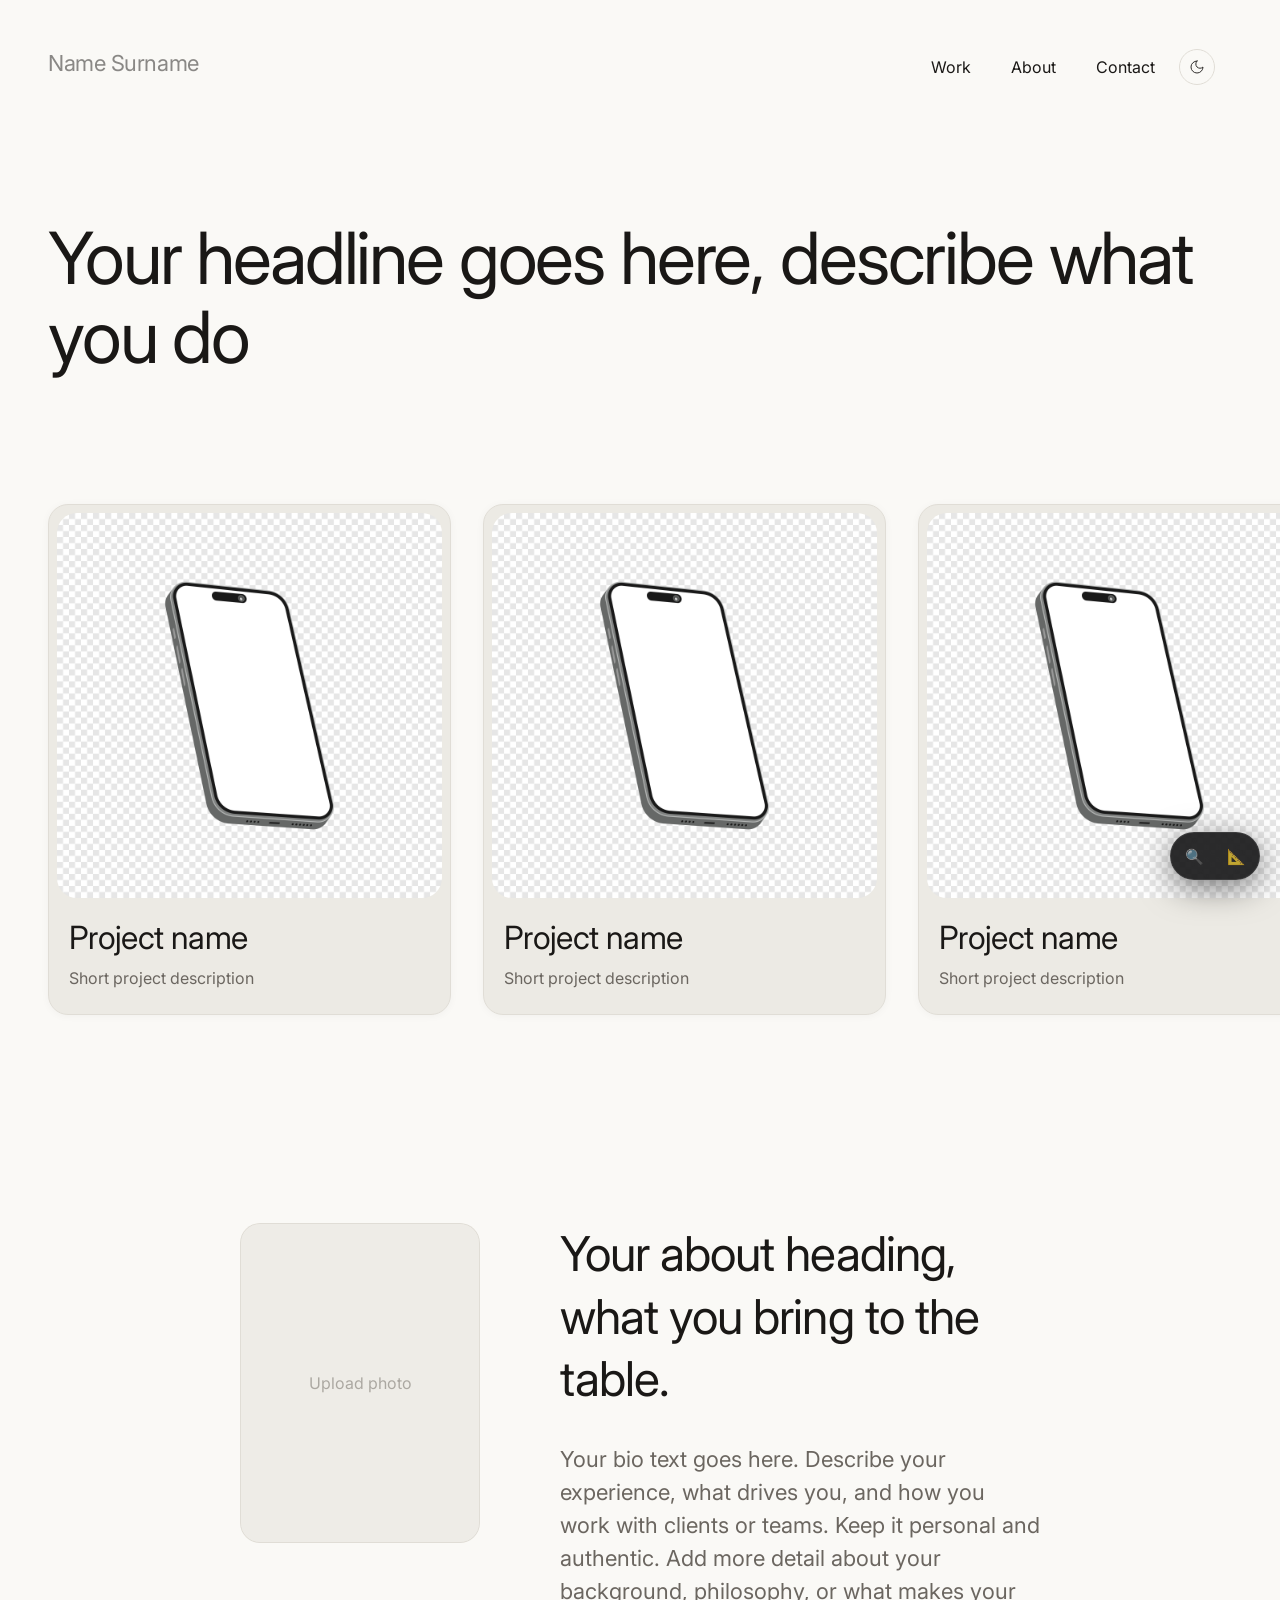
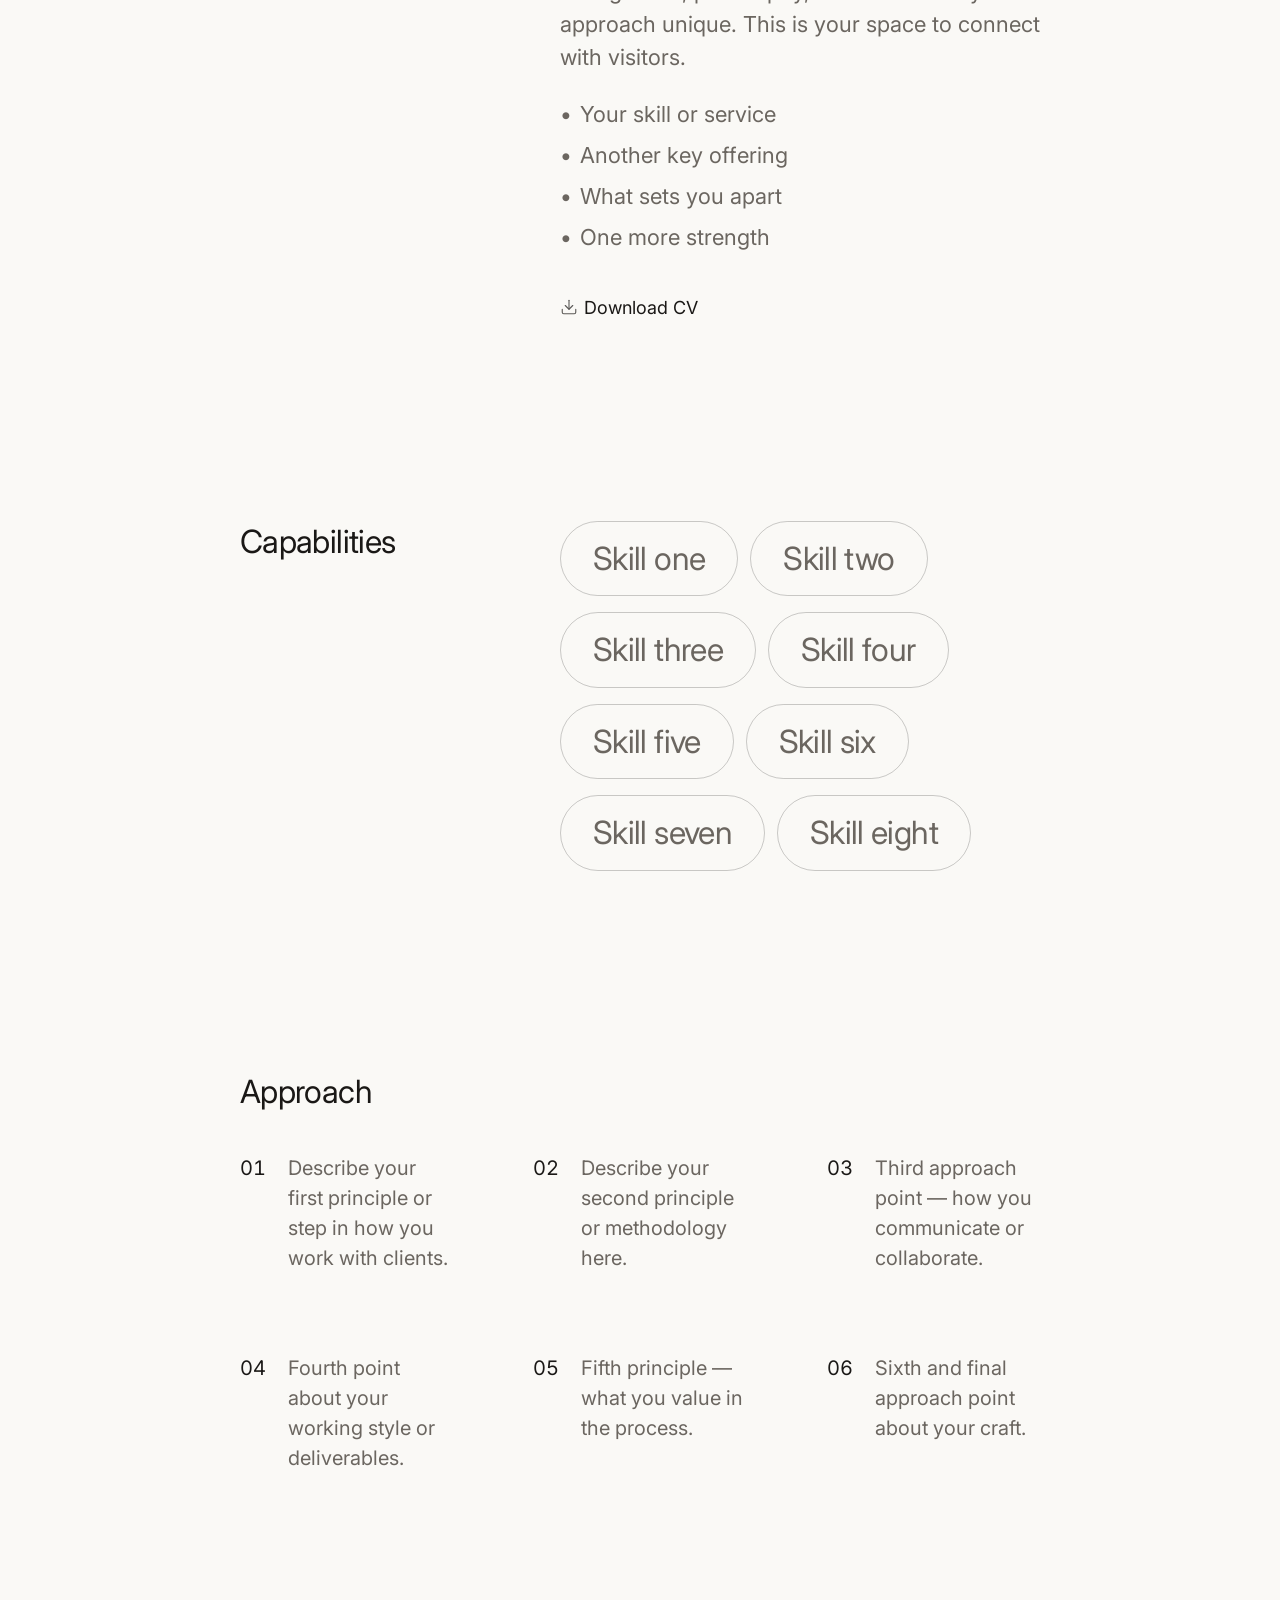
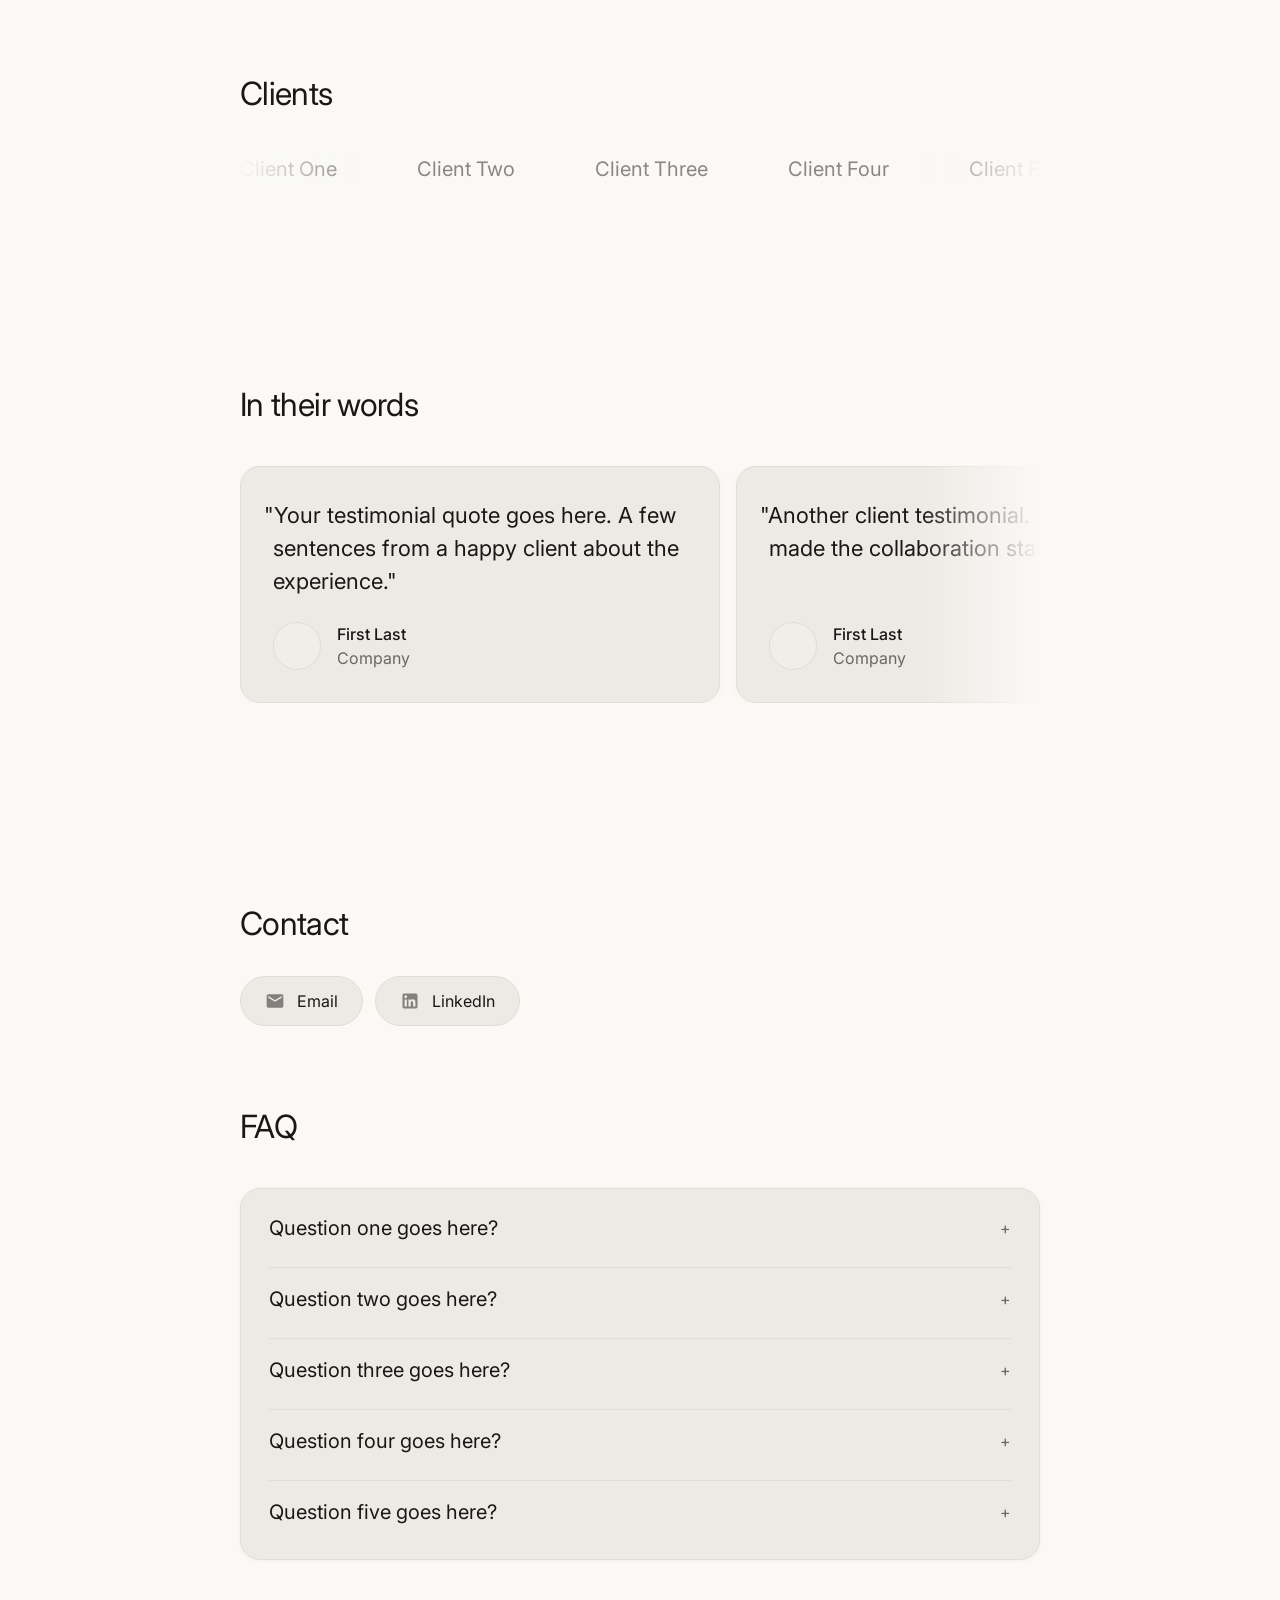
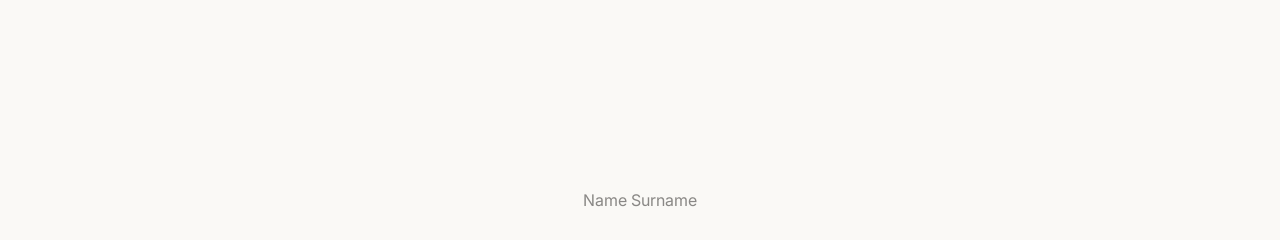
==== index.html @ 74dd6470 "Initial commit — portfolio template Co-Authored-By: Claude Opus 4.6 (1M context) <noreply@anthropic." ====
<!DOCTYPE html>
<html lang="en" data-theme="light">
<head>
  <meta charset="UTF-8" />
  <meta name="viewport" content="width=device-width, initial-scale=1.0" />
  <title>Name Surname — Your Role</title>

  <!-- Fonts -->
  
  <link rel="preconnect" href="https://fonts.googleapis.com" />
  <link rel="preconnect" href="https://fonts.gstatic.com" crossorigin />
  <link href="https://fonts.googleapis.com/css2?family=Inter:wght@300;400;500;600;700&display=swap" rel="stylesheet" />

  <!-- Styles -->
  <link rel="stylesheet" href="css/variables.css" />
  <link rel="stylesheet" href="css/base.css" />
  <link rel="stylesheet" href="css/animations.css" />
  <link rel="stylesheet" href="css/nav.css" />
  <link rel="stylesheet" href="css/hero.css" />
  <link rel="stylesheet" href="css/work.css" />
  <link rel="stylesheet" href="css/about.css" />
  <link rel="stylesheet" href="css/capabilities.css" />
  <link rel="stylesheet" href="css/approach.css" />
  <link rel="stylesheet" href="css/clients.css" />
  <link rel="stylesheet" href="css/testimonials.css" />
  <link rel="stylesheet" href="css/contact.css" />
  <link rel="stylesheet" href="css/footer.css" />
</head>
<body>

  <!-- ============ NAV ============ -->
  <nav id="nav">
    <a href="#" class="nav-logo" id="nav-logo">Name Surname</a>
    <ul class="nav-right" id="nav-buttons">
      <li><a href="#work">Work</a></li>
      <li><a href="#about">About</a></li>
      <li><a href="#contact">Contact</a></li>
      <li>
        <button class="theme-toggle" onclick="toggleTheme()" aria-label="Toggle theme" id="theme-icon">
          <svg width="16" height="16" viewBox="0 0 24 24" fill="none" stroke="currentColor" stroke-width="1.5" stroke-linecap="round" stroke-linejoin="round"><path d="M12 3a6.364 6.364 0 0 0 9 9 9 9 0 1 1-9-9z"/></svg>
        </button>
      </li>
    </ul>
  </nav>

  <div class="spacer-sm" id="gap-nav-hero"></div>

  <!-- ============ HERO ============ -->
  <section class="hero" id="hero">
    <h1 class="hero-title" id="hero-title" style="opacity:0; animation: fadeUp 0.7s 0.15s forwards;">
      Your headline goes here, describe what you do
    </h1>
  </section>

  <div class="spacer-sm" id="gap-hero-work"></div>

  <!-- ============ WORK CAROUSEL ============ -->
  <section id="work" class="work-section">
    <div class="work-scroll" id="work-scroll">

      <a href="case-study.html" class="work-card" id="card-dex">
        <img class="work-card-img" src="assets/phone-mockup.jpg" alt="Project" />        <div class="work-card-overlay">
          <div class="work-card-title">Project name</div>
          <div class="work-card-desc">Short project description</div>
        </div>
      </a>

      <a href="case-study.html" class="work-card" id="card-daylight">
        <img class="work-card-img" src="assets/phone-mockup.jpg" alt="Project" />
        <div class="work-card-overlay">
          <div class="work-card-title">Project name</div>
          <div class="work-card-desc">Short project description</div>
        </div>
      </a>

      <a href="case-study.html" class="work-card" id="card-workmate">
        <img class="work-card-img" src="assets/phone-mockup.jpg" alt="Project" />
        <div class="work-card-overlay">
          <div class="work-card-title">Project name</div>
          <div class="work-card-desc">Short project description</div>
        </div>
      </a>

      <a href="case-study.html" class="work-card" id="card-slingshot">
        <img class="work-card-img" src="assets/phone-mockup.jpg" alt="Project" />
        <div class="work-card-overlay">
          <div class="work-card-title">Project name</div>
          <div class="work-card-desc">Short project description</div>
        </div>
      </a>

      <a href="case-study.html" class="work-card" id="card-patreon">
        <img class="work-card-img" src="assets/phone-mockup.jpg" alt="Project" />
        <div class="work-card-overlay">
          <div class="work-card-title">Project name</div>
          <div class="work-card-desc">Short project description</div>
        </div>
      </a>


    </div>
  </section>

  <div class="spacer" id="gap-work-about"></div>

  <!-- ============ ABOUT ============ -->
  <section id="about" class="about-section">
    <div class="container" id="about-container">
      <div class="about-grid" id="about-grid">
        <div class="about-photo reveal" id="about-photo">
          <div class="about-img-placeholder">Upload photo</div>
        </div>
        <div class="about-content reveal" id="about-content">
          <h2 id="about-heading">Your about heading, what you bring to the table.</h2>
          <p id="about-bio">
            Your bio text goes here. Describe your experience, what drives you, and how you work with clients or teams. Keep it personal and authentic. Add more detail about your background, philosophy, or what makes your approach unique. This is your space to connect with visitors.
          </p>
          <ul class="about-bullets" id="about-bullets">
            <li>Your skill or service</li>
            <li>Another key offering</li>
            <li>What sets you apart</li>
            <li>One more strength</li>
          </ul>
          <a href="#" class="about-cv-link" download>
            <svg width="18" height="18" viewBox="0 0 24 24" fill="none" stroke="currentColor" stroke-width="1.5" stroke-linecap="round" stroke-linejoin="round"><path d="M21 15v4a2 2 0 0 1-2 2H5a2 2 0 0 1-2-2v-4"/><polyline points="7 10 12 15 17 10"/><line x1="12" y1="15" x2="12" y2="3"/></svg>
            Download CV
          </a>
        </div>
      </div>
    </div>
  </section>

  <div class="spacer" id="gap-about-capabilities"></div>

  <!-- ============ CAPABILITIES ============ -->
  <section class="capabilities-section" id="capabilities">
    <div class="capabilities-layout reveal" id="capabilities-container">
      <h2 class="section-title" id="capabilities-title">Capabilities</h2>
      <div class="tags" id="capabilities-tags">
        <span class="tag">Skill one</span>
        <span class="tag">Skill two</span>
        <span class="tag">Skill three</span>
        <span class="tag">Skill four</span>
        <span class="tag">Skill five</span>
        <span class="tag">Skill six</span>
        <span class="tag">Skill seven</span>
        <span class="tag">Skill eight</span>
      </div>
    </div>
  </section>

  <div class="spacer" id="gap-capabilities-approach"></div>

  <!-- ============ APPROACH ============ -->
  <section class="approach-section" id="approach">
    <div class="container" id="approach-container">
      <h2 class="section-title reveal" id="approach-title">Approach</h2>
      <div class="approach-grid reveal" id="approach-grid">
        <div class="approach-card" id="approach-01">
          <span class="approach-num">01</span>
          <p>Describe your first principle or step in how you work with clients.</p>
        </div>
        <div class="approach-card" id="approach-02">
          <span class="approach-num">02</span>
          <p>Describe your second principle or methodology here.</p>
        </div>
        <div class="approach-card" id="approach-03">
          <span class="approach-num">03</span>
          <p>Third approach point — how you communicate or collaborate.</p>
        </div>
        <div class="approach-card" id="approach-04">
          <span class="approach-num">04</span>
          <p>Fourth point about your working style or deliverables.</p>
        </div>
        <div class="approach-card" id="approach-05">
          <span class="approach-num">05</span>
          <p>Fifth principle — what you value in the process.</p>
        </div>
        <div class="approach-card" id="approach-06">
          <span class="approach-num">06</span>
          <p>Sixth and final approach point about your craft.</p>
        </div>
      </div>
    </div>
  </section>

  <div class="spacer" id="gap-approach-clients"></div>

  <!-- ============ CLIENTS ============ -->
  <section class="clients-section" id="clients">
    <div class="clients-inner">
      <div class="clients-header reveal" id="clients-header">
        <h2 class="section-title" id="clients-title" style="margin-bottom:0;">Clients</h2>
      </div>
      <div class="clients-slider">
        <div class="marquee-track reveal" id="clients-marquee">
          <span>Client One</span>
          <span>Client Two</span>
          <span>Client Three</span>
          <span>Client Four</span>
          <span>Client Five</span>
          <span>Client Six</span>
          <span>Client Seven</span>
          <span>Client Eight</span>
          <span>Client Nine</span>
          <span>Client One</span>
          <span>Client Two</span>
          <span>Client Three</span>
          <span>Client Four</span>
          <span>Client Five</span>
          <span>Client Six</span>
          <span>Client Seven</span>
          <span>Client Eight</span>
          <span>Client Nine</span>
        </div>
      </div>
    </div>
  </section>

  <div class="spacer" id="gap-clients-testimonials"></div>

  <!-- ============ TESTIMONIALS ============ -->
  <section class="testimonials-section" id="testimonials">
    <div class="testimonials-inner">
      <h2 class="section-title reveal" id="testimonials-title">In their words</h2>
      <div class="testimonials-slider">
        <div class="testimonials-scroll reveal" id="testimonials-scroll">
          <div class="testimonial-card" id="testimonial-1">
            <p class="testimonial-quote">"Your testimonial quote goes here. A few sentences from a happy client about the experience."</p>
            <div class="testimonial-author">
              <div class="testimonial-avatar"></div>
              <div>
                <div class="testimonial-name">First Last</div>
                <div class="testimonial-role">Company</div>
              </div>
            </div>
          </div>
          <div class="testimonial-card" id="testimonial-2">
            <p class="testimonial-quote">"Another client testimonial. Highlight what made the collaboration stand out."</p>
            <div class="testimonial-author">
              <div class="testimonial-avatar"></div>
              <div>
                <div class="testimonial-name">First Last</div>
                <div class="testimonial-role">Company</div>
              </div>
            </div>
          </div>
          <div class="testimonial-card" id="testimonial-3">
            <p class="testimonial-quote">"A third quote about problem-solving and the quality of your work."</p>
            <div class="testimonial-author">
              <div class="testimonial-avatar"></div>
              <div>
                <div class="testimonial-name">First Last</div>
                <div class="testimonial-role">Company</div>
              </div>
            </div>
          </div>
          <div class="testimonial-card" id="testimonial-4">
            <p class="testimonial-quote">"Quote about speed, polish, and turning ideas into reality."</p>
            <div class="testimonial-author">
              <div class="testimonial-avatar"></div>
              <div>
                <div class="testimonial-name">First Last</div>
                <div class="testimonial-role">Company</div>
              </div>
            </div>
          </div>
          <div class="testimonial-card" id="testimonial-5">
            <p class="testimonial-quote">"Quote about your strategic thinking and delivery speed."</p>
            <div class="testimonial-author">
              <div class="testimonial-avatar"></div>
              <div>
                <div class="testimonial-name">First Last</div>
                <div class="testimonial-role">Company</div>
              </div>
            </div>
          </div>
          <div class="testimonial-card" id="testimonial-6">
            <p class="testimonial-quote">"Quote about attention to detail and bringing structure to chaos."</p>
            <div class="testimonial-author">
              <div class="testimonial-avatar"></div>
              <div>
                <div class="testimonial-name">First Last</div>
                <div class="testimonial-role">Company</div>
              </div>
            </div>
          </div>
        </div>
      </div>
      <div class="testimonials-dots" id="testimonials-dots"></div>
    </div>
  </section>

  <div class="spacer" id="gap-testimonials-contact"></div>

  <!-- ============ CONTACT ============ -->
  <section id="contact" class="contact-section">
    <div class="container" id="contact-container">
      <div class="contact-grid" id="contact-grid">
        <div class="contact-left reveal" id="contact-left">
          <h2 class="section-title" id="contact-title">Contact</h2>
          <div class="contact-social" id="contact-social">
            <a href="mailto:your@email.com" class="social-btn" aria-label="Email">
              <svg width="24" height="24" viewBox="0 0 24 24" fill="currentColor"><path d="M20 4H4c-1.1 0-2 .9-2 2v12c0 1.1.9 2 2 2h16c1.1 0 2-.9 2-2V6c0-1.1-.9-2-2-2zm0 4l-8 5-8-5V6l8 5 8-5v2z"/></svg>
              <span>Email</span>
            </a>
            <a href="https://linkedin.com/in/yourprofile" target="_blank" class="social-btn" aria-label="LinkedIn">
              <svg width="24" height="24" viewBox="0 0 24 24" fill="currentColor"><path d="M19 3a2 2 0 0 1 2 2v14a2 2 0 0 1-2 2H5a2 2 0 0 1-2-2V5a2 2 0 0 1 2-2h14m-.5 15.5v-5.3a3.26 3.26 0 0 0-3.26-3.26c-.85 0-1.84.52-2.32 1.3v-1.11h-2.79v8.37h2.79v-4.93c0-.77.62-1.4 1.39-1.4a1.4 1.4 0 0 1 1.4 1.4v4.93h2.79M6.88 8.56a1.68 1.68 0 0 0 1.68-1.68c0-.93-.75-1.69-1.68-1.69a1.69 1.69 0 0 0-1.69 1.69c0 .93.76 1.68 1.69 1.68m1.39 9.94v-8.37H5.5v8.37h2.77z"/></svg>
              <span>LinkedIn</span>
            </a>
          </div>
        </div>
        <div class="faq-column reveal">
          <h2 class="section-title" id="faq-title">FAQ</h2>
          <div class="faq-list" id="faq">
          <div class="faq-item">
            <button class="faq-question" onclick="toggleFaq(this)">
              Question one goes here?
              <span class="faq-icon">+</span>
            </button>
            <div class="faq-answer">
              <p>Your answer to the first question. Keep it clear and concise.</p>
            </div>
          </div>
          <div class="faq-item">
            <button class="faq-question" onclick="toggleFaq(this)">
              Question two goes here?
              <span class="faq-icon">+</span>
            </button>
            <div class="faq-answer">
              <p>Your answer to the second question. Address common concerns.</p>
            </div>
          </div>
          <div class="faq-item">
            <button class="faq-question" onclick="toggleFaq(this)">
              Question three goes here?
              <span class="faq-icon">+</span>
            </button>
            <div class="faq-answer">
              <p>Your answer to the third question. Be helpful and direct.</p>
            </div>
          </div>
          <div class="faq-item">
            <button class="faq-question" onclick="toggleFaq(this)">
              Question four goes here?
              <span class="faq-icon">+</span>
            </button>
            <div class="faq-answer">
              <p>Your answer to the fourth question. Explain your process or pricing.</p>
            </div>
          </div>
          <div class="faq-item">
            <button class="faq-question" onclick="toggleFaq(this)">
              Question five goes here?
              <span class="faq-icon">+</span>
            </button>
            <div class="faq-answer">
              <p>Your answer to the fifth question. Invite them to reach out.</p>
            </div>
          </div>
          </div>
        </div>
      </div>
    </div>
  </section>

  <div class="spacer" id="gap-contact-footer"></div>

  <!-- ============ FOOTER ============ -->
  <footer class="site-footer" id="footer">
    <div class="footer-inner">
      <div class="footer-logo">Name Surname</div>
    </div>
  </footer>

  <!-- Scripts -->
  <script src="js/theme.js"></script>
  <script src="js/nav-scroll.js"></script>
  <script src="js/faq.js"></script>
  <script src="js/reveal.js"></script>
  <script src="js/scroll-reveal.js"></script>
  <script src="js/testimonials-fade.js"></script>
  <script src="js/testimonials-dots.js"></script>
  <script src="js/debug.js"></script>
</body>
</html>
---- css/variables.css ----
/* ── DESIGN TOKENS ─────────────────────────────── */
:root {
  /* ── Color: Base ── */
  --bg: #faf9f6;
  --bg-alt: #f0eee9;
  --surface: #eceae4;
  --border: #e0ddd6;
  --border-strong: #ccc9c0;
  --text: #1a1816;
  --text-muted: #6b6660;
  --accent: #1a1816;
  --card-bg: #ffffff;
  --testimonial-bg: #f5f3ee;

  /* ── Color: Glass (theme-aware) ── */
  --glass-surface: var(--surface);
  --glass-surface-hover: var(--border);
  --glass-border: var(--border);
  --glass-shadow: rgba(0, 0, 0, 0.04);
  --glass-blur: none;

  /* ── Color: Tags ── */
  --tag-border: rgba(0, 0, 0, 0.2);
  --tag-border-hover: rgba(0, 0, 0, 0.45);

  /* ── Typography ── */
  --font-heading: 'Inter', sans-serif;
  --font-body: 'Inter', sans-serif;

  --text-display: 40px;
  --text-heading: 32px;
  --text-title: 20px;
  --text-body: 16px;
  --text-caption: 12px;

  --leading-tight: 1.15;
  --leading-snug: 1.3;
  --leading-normal: 1.5;

  --tracking-tight: -0.02em;
  --tracking-caps: 0.05em;

  --weight-normal: 400;
  --weight-medium: 500;

  /* ── Spacing ── */
  --space-xs: 8px;
  --space-sm: 12px;
  --space-md: 16px;
  --space-lg: 24px;
  --space-xl: 32px;
  --space-2xl: 40px;
  --space-3xl: 48px;
  --space-4xl: 80px;
  --space-section: 120px;
  --space-section-lg: 200px;

  /* ── Container (responsive via breakpoints) ── */
  --container-px: 24px;
  --container-wide-px: 24px;

  /* ── Border Radius ── */
  --radius: 20px;
  --radius-pill: 999px;

  /* ── Shadows ── */
  --shadow-sm: 0 1px 4px var(--glass-shadow);
  --shadow-md: 0 1px 8px var(--glass-shadow);

  /* ── Border ── */
  --border-thin: 0.5px;

  /* ── Opacity ── */
  --opacity-low: 0.15;
  --opacity-mid: 0.5;
  --opacity-high: 0.85;

  /* ── Motion ── */
  --duration-fast: 0.15s;
  --duration-normal: 0.2s;
  --duration-medium: 0.3s;
  --duration-slow: 0.5s;
  --ease-default: ease;
}

/* ── Tablet (700px+) ── */
@media (min-width: 700px) {
  :root {
    --container-px: 48px;
    --container-wide-px: 48px;
  }
}

/* ── Desktop (1280px+) ── */
@media (min-width: 1280px) {
  :root {
    --container-px: 240px;
    --container-wide-px: 48px;
  }
}

[data-theme="dark"] {
  --bg: #111110;
  --bg-alt: #1a1918;
  --surface: #222120;
  --border: #2a2928;
  --border-strong: #3a3938;
  --text: #f0ece4;
  --text-muted: #7a7670;
  --accent: #f0ece4;
  --card-bg: #1a1918;
  --testimonial-bg: #1a1918;

  --glass-surface: rgba(30, 29, 28, 0.75);
  --glass-surface-hover: rgba(40, 39, 38, 0.85);
  --glass-border: rgba(255, 255, 255, 0.12);
  --glass-shadow: rgba(0, 0, 0, 0.06);
  --glass-blur: blur(40px) saturate(150%);

  --tag-border: rgba(255, 255, 255, 0.15);
  --tag-border-hover: rgba(255, 255, 255, 0.4);
}
---- css/base.css ----
/* ── RESET & BASE ──────────────────────────────── */
*, *::before, *::after { box-sizing: border-box; margin: 0; padding: 0; }
html { scroll-behavior: smooth; }
body {
  font-family: var(--font-body);
  background: var(--bg);
  color: var(--text);
  font-size: var(--text-body);
  line-height: var(--leading-normal);
  transition: background var(--duration-medium) var(--ease-default),
              color var(--duration-medium) var(--ease-default);
  overflow-x: hidden;
  -webkit-font-smoothing: antialiased;
}
a { color: inherit; text-decoration: none; }
img { max-width: 100%; display: block; }
button { font-family: inherit; }

/* ── LAYOUT SYSTEM ─────────────────────────────── */
.container-wide { width: 100%; padding: 0 var(--container-wide-px); }
.container { width: 100%; max-width: 100%; margin: 0 auto; padding: 0 var(--container-px); }

.spacer-sm { height: var(--space-3xl); }
.spacer { height: var(--space-4xl); }
.spacer-lg { height: var(--space-4xl); }

/* ── ANIMATIONS ────────────────────────────────── */
@keyframes fadeUp {
  from { opacity: 0; transform: translateY(var(--space-md)); }
  to   { opacity: 1; transform: translateY(0); }
}
.reveal {
  opacity: 0;
  transform: translateY(var(--space-md));
  transition: opacity 0.6s var(--ease-default),
              transform 0.6s var(--ease-default);
}
.reveal.visible { opacity: 1; transform: translateY(0); }

@keyframes marquee {
  from { transform: translateX(0); }
  to   { transform: translateX(-50%); }
}

@media (min-width: 700px) {
  .spacer-sm { height: 52px; }
  .spacer { height: var(--space-section); }
}

@media (min-width: 1280px) {
  .spacer-sm { height: var(--space-section); }
  .spacer { height: var(--space-section-lg); }
  .spacer-lg { height: var(--space-section-lg); }
}

/* Scroll offset for fixed nav */
#work, #about, #contact {
  scroll-margin-top: 100px;
}

/* Hide dev toolbar on mobile */
@media (max-width: 699px) {
  #dev-toolbar { display: none !important; }
}
---- css/animations.css ----
/* ── PAGE & SCROLL ANIMATIONS ──────────────────── */

/* Page entrance — opacity only (transform on body breaks position:fixed children) */
@keyframes pageIn {
  from { opacity: 0; }
  to   { opacity: 1; }
}

body {
  animation: pageIn 0.6s ease both;
}

/* Scroll reveal — elements fade up when entering viewport */
.reveal {
  opacity: 0;
  transform: translateY(var(--space-md));
  transition: opacity 0.6s ease, transform 0.6s ease;
}
.reveal.visible {
  opacity: 1;
  transform: translateY(0);
}

/* Stagger children */
.reveal-stagger > * {
  opacity: 0;
  transform: translateY(var(--space-sm));
  transition: opacity 0.5s ease, transform 0.5s ease;
}
.reveal-stagger.visible > *:nth-child(1) { transition-delay: 0s; }
.reveal-stagger.visible > *:nth-child(2) { transition-delay: 0.08s; }
.reveal-stagger.visible > *:nth-child(3) { transition-delay: 0.16s; }
.reveal-stagger.visible > *:nth-child(4) { transition-delay: 0.24s; }
.reveal-stagger.visible > *:nth-child(5) { transition-delay: 0.32s; }
.reveal-stagger.visible > *:nth-child(6) { transition-delay: 0.4s; }
.reveal-stagger.visible > * {
  opacity: 1;
  transform: translateY(0);
}

/* Case study — sections fade in on scroll */
.cs-grid > div {
  opacity: 0;
  transform: translateY(var(--space-md));
  transition: opacity 0.6s ease, transform 0.6s ease;
}
.cs-grid > div.visible {
  opacity: 1;
  transform: translateY(0);
}

/* Case study — intro elements */
.cs-hero-title {
  opacity: 0;
  transform: translateY(var(--space-lg));
  animation: pageIn 0.7s 0.1s ease both;
}
.cs-intro {
  opacity: 0;
  transform: translateY(var(--space-md));
  animation: pageIn 0.6s 0.25s ease both;
}

/* Hover lift for cards */
.work-card,
.testimonial-card {
  transition: transform var(--duration-medium) var(--ease-default),
              box-shadow var(--duration-medium) var(--ease-default);
}

/* Media frames fade in */
.cs-media {
  opacity: 0;
  transform: translateY(var(--space-sm));
  transition: opacity 0.6s ease, transform 0.6s ease;
}
.cs-media.visible {
  opacity: 1;
  transform: translateY(0);
}

/* Phone frames stagger */
.cs-phones .cs-phone-frame {
  opacity: 0;
  transform: translateY(var(--space-md));
  transition: opacity 0.5s ease, transform 0.5s ease;
}
.cs-phones .cs-phone-frame:nth-child(1) { transition-delay: 0s; }
.cs-phones .cs-phone-frame:nth-child(2) { transition-delay: 0.1s; }
.cs-phones .cs-phone-frame:nth-child(3) { transition-delay: 0.2s; }
.cs-phones.visible .cs-phone-frame {
  opacity: 1;
  transform: translateY(0);
}
---- css/nav.css ----
/* ── NAVIGATION ─────────────────────────────────── */

/* ══ MOBILE ══ */

/* Navbar container */
nav, .cs-topbar {
  display: flex;
  align-items: center;
  padding: var(--space-xl) var(--container-wide-px) var(--space-lg);
}

/* Logo */
.nav-logo, .cs-topbar-logo {
  font-family: var(--font-body);
  font-size: 18px;
  padding-top: 18px;
  font-weight: var(--weight-normal);
  line-height: 1;
  letter-spacing: var(--tracking-tight);
  color: var(--text);
  opacity: var(--opacity-mid);
}

/* Mobile bottom bar — nav */
.nav-right li { display: flex; align-items: center; }
.nav-right {
  position: fixed;
  bottom: var(--space-lg);
  left: 50%;
  transform: translateX(-50%);
  top: auto; right: auto;
  z-index: 100;
  display: flex;
  gap: var(--space-xs);
  list-style: none;
  align-items: center;
  padding: var(--space-xs) var(--space-sm);
  background: var(--glass-surface);
  backdrop-filter: var(--glass-blur);
  -webkit-backdrop-filter: var(--glass-blur);
  border-radius: var(--radius-pill);
  border: var(--border-thin) solid var(--glass-border);
  box-shadow: var(--shadow-md);
}

/* Mobile — close circle top-right, aligned with logo */
.cs-topbar-close {
  position: fixed;
  top: 39px;
  right: var(--container-wide-px);
  bottom: auto; left: auto;
  transform: none;
  z-index: 100;
  width: 32px;
  height: 32px;
  display: flex;
  align-items: center;
  justify-content: center;
  padding: 0;
  border-radius: 50%;
  border: var(--border-thin) solid var(--glass-border);
  cursor: pointer;
  background: var(--glass-surface);
  backdrop-filter: var(--glass-blur);
  -webkit-backdrop-filter: var(--glass-blur);
  box-shadow: var(--shadow-md);
  color: var(--text);
  transition: background var(--duration-normal);
  text-decoration: none;
}
.cs-close-text { display: none; }

/* Pills */
.nav-right a {
  font-family: var(--font-body);
  font-size: var(--text-body);
  font-weight: var(--weight-normal);
  line-height: 1;
  color: var(--text);
  display: flex;
  padding: var(--space-sm) var(--space-md);
  align-items: center;
  justify-content: center;
  border-radius: var(--radius-pill);
  background: transparent;
  border: none;
  transition: background var(--duration-normal) var(--ease-default);
}
.nav-right a:hover,
.cs-topbar-close:hover {
  background: var(--glass-surface-hover);
}
.nav-right a.active {
  background: var(--glass-surface-hover);
}

/* Theme toggle — subtle circle */
.theme-toggle {
  width: 36px;
  height: 36px;
  border-radius: 50%;
  border: var(--border-thin) solid var(--border);
  background: transparent;
  color: var(--text);
  display: flex;
  align-items: center;
  justify-content: center;
  cursor: pointer;
  padding: 0;
  transition: border-color var(--duration-normal), color var(--duration-normal), background var(--duration-normal);
}
.theme-toggle svg { display: block; opacity: 0.9; }
.theme-toggle:hover svg { opacity: 1; }
.theme-toggle:hover {
  border-color: var(--border-strong);
  background: var(--glass-surface-hover);
}

/* ══ TABLET+ (700px) ══ */
@media (min-width: 700px) {
  nav, .cs-topbar {
    padding: 34px var(--container-wide-px) var(--space-lg);
  }

  .nav-logo, .cs-topbar-logo {
    font-size: var(--text-title);
  }

  /* Fixed nav — top-right */
  .nav-right {
    position: fixed;
    top: 34px;
    bottom: auto;
    left: auto;
    right: var(--container-wide-px);
    transform: none;
    z-index: 100;
    padding: var(--space-sm) var(--space-md);
    border-radius: var(--radius-pill);
    border: var(--border-thin) solid transparent;
    background: transparent;
    backdrop-filter: none;
    -webkit-backdrop-filter: none;
    box-shadow: none;
    transition: background var(--duration-medium),
                border-color var(--duration-medium),
                box-shadow var(--duration-medium);
  }
  .nav-right.scrolled {
    background: var(--glass-surface);
    backdrop-filter: var(--glass-blur);
    -webkit-backdrop-filter: var(--glass-blur);
    border-color: var(--glass-border);
    box-shadow: var(--shadow-md);
  }

  /* Close — 40x40 circle, always glass */
  .cs-topbar-close {
    position: fixed;
    top: 40px;
    bottom: auto;
    left: auto;
    right: var(--container-wide-px);
    transform: none;
    z-index: 100;
    width: 40px;
    height: 40px;
    padding: 0;
    border-radius: 50%;
    display: flex;
    align-items: center;
    justify-content: center;
    background: var(--glass-surface);
    backdrop-filter: var(--glass-blur);
    -webkit-backdrop-filter: var(--glass-blur);
    border: var(--border-thin) solid var(--glass-border);
    box-shadow: var(--shadow-md);
  }

  .cs-topbar-close svg { margin: 0; }
  .cs-close-text { display: none; }

  .nav-right a {
    padding: var(--space-sm) var(--space-md);
  }
}

/* ══ DESKTOP (1280px+) ══ */
@media (min-width: 1280px) {
  .nav-logo, .cs-topbar-logo {
    font-size: 22px;
  }
}
---- css/hero.css ----
/* ── HERO ───────────────────────────────────────── */
.hero {
  padding: 0 var(--container-wide-px);
}
.hero-title {
  font-family: var(--font-heading);
  font-size: 32px;
  line-height: var(--leading-tight);
  letter-spacing: var(--tracking-tight);
  font-weight: var(--weight-normal);
  color: var(--text);
}

@media (min-width: 700px) {
  .hero-title {
    font-size: clamp(32px, 5vw, var(--text-display));
  }
}

@media (min-width: 1280px) {
  .hero-title {
    font-size: 72px;
    line-height: 1.1;
    letter-spacing: -0.03em;
  }
}
---- css/work.css ----
/* ── WORK CAROUSEL ──────────────────────────────── */
.work-section { padding: 0; }
.work-scroll {
  display: flex;
  gap: var(--space-md);
  overflow-x: auto;
  scroll-snap-type: x mandatory;
  -webkit-overflow-scrolling: touch;
  padding: var(--space-xs) var(--container-wide-px);
  scrollbar-width: none;
  background: transparent;
}
.work-scroll::-webkit-scrollbar { display: none; }
.work-card {
  flex-shrink: 0;
  width: 75vw;
  max-width: 448px;
  scroll-snap-align: center;
  cursor: pointer;
  border-radius: var(--radius);
  overflow: hidden;
  background: var(--glass-surface);
  backdrop-filter: var(--glass-blur);
  -webkit-backdrop-filter: var(--glass-blur);
  border: var(--border-thin) solid var(--glass-border);
  box-shadow: var(--shadow-md);
  transition: transform var(--duration-medium) var(--ease-default);
  padding: var(--space-xs);
  display: flex;
  flex-direction: column;
}
.work-card:hover {
  transform: scale(1.01);
}
img.work-card-img,
div.work-card-img {
  width: 100%;
  min-width: 0;
  max-width: 100%;
  height: auto;
  aspect-ratio: 1;
  object-fit: cover;
  display: block;
  border-radius: var(--radius);
  transition: transform var(--duration-slow) var(--ease-default);
  background: transparent;
  opacity: 1;
}
/* Icon placeholder for project cards */
.work-card-icon {
  display: flex;
  align-items: center;
  justify-content: center;
  background: var(--bg-alt);
  color: var(--text-muted);
  mix-blend-mode: normal;
}
.work-card-icon svg { opacity: var(--opacity-mid); }
.work-card:hover .work-card-img { transform: scale(1.03); }
.work-card-overlay {
  padding: var(--space-md) var(--space-xs);
  color: var(--text);
  display: flex;
  flex-direction: column;
  align-items: flex-start;
  gap: 4px;
}
.work-card-title {
  font-family: var(--font-heading);
  font-size: var(--text-title);
  font-weight: var(--weight-normal);
  letter-spacing: var(--tracking-tight);
}
.work-card-desc {
  font-size: var(--text-body);
  color: var(--text-muted);
}
.work-card-index {
  display: flex;
  align-items: center;
  justify-content: center;
  flex-direction: column;
  gap: var(--space-sm);
  background: var(--bg-alt);
  color: var(--text-muted);
  border-radius: var(--radius);
  aspect-ratio: 1;
  height: 100%;
}
.work-card-index .folder-icon {
  font-size: 2rem;
  opacity: var(--opacity-mid);
}
.work-card-index span {
  font-size: var(--text-caption);
  font-weight: var(--weight-normal);
}

@media (min-width: 700px) {
  .work-scroll { gap: var(--space-lg); }
  .work-card { width: 315px; }
  .work-card-title { font-size: var(--text-title); }
  .work-card-overlay { padding: var(--space-md) var(--space-sm); }
}

@media (min-width: 1280px) {
  .work-scroll { gap: var(--space-xl); }
  .work-card { width: 403px; }
  .work-card-title { font-size: var(--text-heading); }
  .work-card-index { aspect-ratio: auto; }
}
---- css/about.css ----
/* ── ABOUT ──────────────────────────────────────── */
.about-section { padding: 0; }
.about-grid {
  display: grid;
  grid-template-columns: 1fr;
  gap: var(--space-xl);
  align-items: start;
}
.about-photo {
  width: 100%;
  aspect-ratio: 1;
  border-radius: var(--radius);
  background: var(--surface);
  object-fit: cover;
  position: relative;
  overflow: hidden;
}
.about-photo::after {
  content: '';
  position: absolute;
  inset: 0;
  border: 1px solid var(--border);
  border-radius: inherit;
  pointer-events: none;
}
.about-content {
  display: flex;
  flex-direction: column;
  gap: 0;
}
.about-content h2 {
  font-family: var(--font-heading);
  font-size: var(--text-heading);
  line-height: var(--leading-snug);
  letter-spacing: var(--tracking-tight);
  font-weight: var(--weight-normal);
  color: var(--text);
  margin-top: 0;
  margin-bottom: var(--space-xl);
}
.about-content p {
  color: var(--text-muted);
  font-size: var(--text-body);
  font-weight: var(--weight-normal);
  line-height: var(--leading-normal);
  margin-bottom: var(--space-lg);
}
.about-bullets {
  list-style: none;
  margin: 0;
  display: flex;
  flex-direction: column;
  gap: var(--space-xs);
}
.about-bullets li {
  font-size: var(--text-body);
  color: var(--text-muted);
  line-height: var(--leading-normal);
  font-weight: var(--weight-normal);
  display: flex;
  align-items: center;
  gap: var(--space-xs);
}
.about-bullets li::before {
  content: '•';
  color: var(--text-muted);
  flex-shrink: 0;
}

/* Download CV link */
.about-cv-link {
  display: inline-flex;
  align-items: center;
  gap: 6px;
  margin-top: var(--space-2xl);
  color: var(--text);
  font-size: 18px;
  font-weight: var(--weight-normal);
  transition: opacity var(--duration-normal);
}
.about-cv-link:hover { opacity: 0.6; }
.about-cv-link svg { opacity: 0.7; }

/* About photo light/dark switching */
.about-img {
  width: 100%;
  height: 100%;
  object-fit: cover;
  border-radius: inherit;
}
.about-img-dark { display: none; }
[data-theme="dark"] .about-img-light { display: none; }
[data-theme="dark"] .about-img-dark { display: block; }

/* About placeholder */
.about-img-placeholder {
  width: 100%;
  height: 100%;
  border-radius: inherit;
  background: var(--bg-alt);
  display: flex;
  align-items: center;
  justify-content: center;
  font-size: var(--text-body);
  color: var(--text-muted);
  opacity: var(--opacity-mid);
}

@media (min-width: 700px) {
  .about-grid {
    grid-template-columns: 1fr 1fr;
    gap: var(--space-3xl);
  }
  .about-photo { aspect-ratio: 3/4; }
  .about-content h2 { font-size: var(--text-heading); }
  .about-content p,
  .about-bullets li {
    font-size: var(--text-title);
  }
}

@media (min-width: 1280px) {
  .about-grid {
    grid-template-columns: 1fr 2fr;
    gap: var(--space-4xl);
  }
  .about-content h2 { font-size: 48px; }
  .about-content p,
  .about-bullets li {
    font-size: 22px;
  }
}
---- css/capabilities.css ----
/* ── CAPABILITIES ───────────────────────────────── */
.capabilities-section { padding: 0; }
.capabilities-layout {
  padding: 0 var(--container-wide-px);
}
.section-title {
  font-family: var(--font-heading);
  font-size: var(--text-title);
  font-weight: var(--weight-normal);
  line-height: var(--leading-snug);
  letter-spacing: var(--tracking-tight);
  color: var(--text);
  margin-bottom: var(--space-xl);
}
.section-title:last-child {
  margin-bottom: 0;
}
.tags {
  display: flex;
  flex-wrap: wrap;
  column-gap: var(--space-sm);
  row-gap: var(--space-md);
}
.tag {
  display: inline-flex;
  padding: var(--space-sm) var(--space-lg);
  align-items: center;
  justify-content: center;
  border-radius: var(--radius-pill);
  border: 1px solid var(--tag-border);
  background: transparent;
  font-family: var(--font-body);
  font-size: var(--text-body);
  font-weight: var(--weight-normal);
  line-height: var(--leading-snug);
  letter-spacing: var(--tracking-tight);
  color: var(--text-muted);
  cursor: default;
}

@media (min-width: 700px) {
  .section-title { font-size: var(--text-heading); }
  .tag {
    font-size: var(--text-title);
    padding: var(--space-md) var(--space-xl);
  }
}

@media (min-width: 1280px) {
  .capabilities-layout {
    padding: 0 var(--container-px);
    display: grid;
    grid-template-columns: 1fr 2fr;
    gap: var(--space-4xl);
    align-items: start;
  }
  .section-title { font-size: 32px; margin-bottom: var(--space-2xl); }
  .capabilities-layout .section-title { margin-bottom: 0; }
  .tags { justify-content: flex-start; }
  .tag { font-size: var(--text-heading); }
}
---- css/approach.css ----
/* ── APPROACH ───────────────────────────────────── */
.approach-section { padding: 0; }
#approach-container {
  display: flex;
  flex-direction: column;
  gap: var(--space-xl);
}
#approach-title {
  margin-bottom: 0;
}
.approach-grid {
  display: grid;
  grid-template-columns: 1fr;
  gap: var(--space-lg);
}
.approach-card {
  display: flex;
  gap: var(--space-md);
  align-items: flex-start;
}
.approach-num {
  font-family: var(--font-heading);
  font-size: var(--text-title);
  font-weight: var(--weight-normal);
  color: var(--text);
  width: var(--space-xl);
  flex-shrink: 0;
  font-variant-numeric: tabular-nums;
  line-height: var(--leading-normal);
}
.approach-card h3 {
  font-size: var(--text-body);
  font-weight: 600;
  line-height: var(--leading-normal);
  color: var(--text-muted);
  margin-bottom: var(--space-xs);
}
.approach-card p {
  font-size: var(--text-body);
  font-weight: var(--weight-normal);
  line-height: var(--leading-normal);
  color: var(--text-muted);
}

@media (min-width: 700px) {
  .approach-grid {
    grid-template-columns: repeat(2, 1fr);
    gap: var(--space-xl);
  }
  .approach-card p {
    font-size: var(--text-title);
    max-width: 280px;
  }
}

@media (min-width: 1280px) {
  #approach-container { gap: var(--space-2xl); }
  .approach-grid {
    grid-template-columns: repeat(3, 1fr);
    gap: var(--space-4xl);
  }
  .approach-card p {
    font-size: var(--text-title);
    max-width: none;
  }
}
---- css/clients.css ----
/* ── CLIENTS MARQUEE ────────────────────────────── */
.clients-section { padding: 0; }
.clients-inner {
  padding: 0 var(--container-wide-px);
  display: flex;
  flex-direction: column;
  gap: var(--space-xl);
}
.clients-header {
  display: flex;
  justify-content: space-between;
  align-items: center;
}
.clients-slider {
  position: relative;
  overflow: hidden;
}
.clients-slider::before,
.clients-slider::after {
  content: '';
  position: absolute;
  top: 0;
  bottom: 0;
  width: var(--space-3xl);
  z-index: 2;
  pointer-events: none;
}
.clients-slider::before {
  left: 0;
  background: linear-gradient(to right, var(--bg), transparent);
}
.clients-slider::after {
  right: 0;
  background: linear-gradient(to left, var(--bg), transparent);
}
.marquee-track {
  display: flex;
  gap: var(--space-3xl);
  align-items: center;
  animation: marquee 80s linear infinite;
  width: max-content;
  flex-wrap: nowrap;
}
.marquee-track span {
  font-size: var(--text-body);
  font-weight: var(--weight-normal);
  color: var(--text);
  opacity: var(--opacity-mid);
  white-space: nowrap;
  transition: opacity var(--duration-medium) var(--ease-default);
}
.marquee-track span:hover { opacity: var(--opacity-high); }

@media (min-width: 700px) {
  .clients-slider::before,
  .clients-slider::after { width: var(--space-4xl); }
}

@media (min-width: 1280px) {
  .clients-inner { padding: 0 var(--container-px); gap: var(--space-2xl); }
  .clients-slider::before,
  .clients-slider::after { width: var(--space-section); }
  .marquee-track span { font-size: var(--text-title); }
  .marquee-track { gap: var(--space-4xl); }
}
---- css/testimonials.css ----
/* ── TESTIMONIALS ───────────────────────────────── */
.testimonials-section { padding: 0; }
.testimonials-inner {
  padding: 0;
  display: flex;
  flex-direction: column;
  gap: 0;
}
.testimonials-inner > .section-title {
  padding: 0 var(--container-wide-px);
  margin-bottom: var(--space-xl);
}
.testimonials-slider {
  position: relative;
  overflow: hidden;
}
.testimonials-slider::before,
.testimonials-slider::after {
  content: '';
  position: absolute;
  top: 0;
  bottom: 0;
  width: 0;
  z-index: 2;
  pointer-events: none;
}
.testimonials-slider::before {
  left: 0;
  background: linear-gradient(to right, var(--bg), transparent);
  opacity: 0;
  transition: opacity 0.4s var(--ease-default);
}
.testimonials-slider.has-scroll::before { opacity: 1; }
.testimonials-slider::after {
  right: 0;
  background: linear-gradient(to left, var(--bg), transparent);
}
.testimonials-scroll {
  display: flex;
  gap: var(--space-md);
  scroll-padding: 0 var(--container-wide-px);
  overflow-x: scroll;
  scroll-snap-type: x mandatory;
  scroll-behavior: smooth;
  -webkit-overflow-scrolling: touch;
  padding: 0 var(--container-wide-px);
  scrollbar-width: none;
}
.testimonials-scroll::-webkit-scrollbar { display: none; }
.testimonial-card {
  flex-shrink: 0;
  width: calc(100vw - var(--container-wide-px) - var(--container-wide-px));
  scroll-snap-align: center;
  background: var(--glass-surface);
  backdrop-filter: var(--glass-blur);
  -webkit-backdrop-filter: var(--glass-blur);
  border: var(--border-thin) solid var(--glass-border);
  box-shadow: var(--shadow-md);
  border-radius: var(--radius);
  padding: var(--space-lg);
  display: flex;
  flex-direction: column;
  justify-content: space-between;
  gap: var(--space-lg);
}
.testimonial-quote {
  font-size: var(--text-body);
  line-height: var(--leading-normal);
  color: var(--text);
  text-indent: -0.4em;
  font-weight: var(--weight-normal);
}
.testimonial-author {
  display: flex;
  align-items: center;
  gap: var(--space-md);
}
.testimonial-avatar {
  width: var(--space-xl);
  height: var(--space-xl);
  border-radius: 50%;
  background: var(--bg-alt);
  border: 1px solid var(--border);
  flex-shrink: 0;
}
.testimonial-name {
  font-size: var(--text-caption);
  font-weight: var(--weight-medium);
  color: var(--text);
}
.testimonial-role {
  font-size: var(--text-caption);
  color: var(--text-muted);
}

/* ── Dot indicators (mobile) ── */
.testimonials-dots {
  display: flex;
  justify-content: center;
  align-items: center;
  gap: var(--space-sm);
  padding: var(--space-lg) 0 0;
}
.testimonials-dots .dot {
  width: 6px;
  height: 6px;
  border-radius: 50%;
  background: var(--text);
  opacity: var(--opacity-low);
  transition: opacity var(--duration-normal) var(--ease-default),
              transform var(--duration-normal) var(--ease-default);
  cursor: pointer;
}
.testimonials-dots .dot.active {
  opacity: 0.6;
  transform: scale(1.4);
}

@media (min-width: 700px) {
  .testimonials-dots { display: none; }
  .testimonials-inner {
    padding: 0 var(--container-wide-px);
    gap: 0;
  }
  .testimonials-inner > .section-title {
    padding: 0;
    margin-bottom: var(--space-2xl);
  }
  .testimonials-scroll { padding: 0; }
  .testimonials-slider::before,
  .testimonials-slider::after { width: var(--space-4xl); }
  .testimonial-card {
    width: 340px;
    padding: var(--space-xl);
  }
  .testimonial-avatar {
    width: var(--space-3xl);
    height: var(--space-3xl);
  }
  .testimonial-quote { font-size: var(--text-title); } /* 20px tablet */
}

@media (min-width: 700px) {
  .testimonial-card { width: 400px; }
}

@media (min-width: 1280px) {
  .testimonials-inner { padding: 0 var(--container-px); }
  .testimonials-slider::before,
  .testimonials-slider::after { width: var(--space-section); }
  .testimonial-card { width: 480px; }
  .testimonial-name { font-size: var(--text-body); }
  .testimonial-role { font-size: var(--text-body); }
  .testimonial-quote { font-size: 22px; }
}
---- css/contact.css ----
/* ── CONTACT ────────────────────────────────────── */
.contact-section { padding: 0; }
.contact-grid {
  display: grid;
  grid-template-columns: 1fr;
  gap: var(--space-3xl);
  align-items: start;
}
.contact-left .section-title {
  margin-bottom: 0;
}
.contact-social {
  display: flex;
  flex-direction: row;
  gap: var(--space-sm);
  margin-top: var(--space-xl);
}
.social-btn {
  display: flex;
  align-items: center;
  gap: var(--space-sm);
  padding: var(--space-sm) var(--space-lg);
  border-radius: var(--radius-pill);
  background: var(--surface);
  border: 1px solid var(--border);
  color: var(--text);
  font-size: var(--text-body);
  font-weight: var(--weight-normal);
  transition: all var(--duration-fast) ease-out;
  width: fit-content;
  cursor: pointer;
}
.social-btn svg {
  width: 20px;
  height: 20px;
  flex-shrink: 0;
  opacity: var(--opacity-mid);
}
.social-btn:hover {
  background: var(--border);
  border-color: var(--border-strong);
}
.social-btn:active {
  transform: scale(0.97);
}

/* ── FAQ ACCORDION ─────────────────────────────── */
.faq-column {
  display: flex;
  flex-direction: column;
  gap: var(--space-xl);
}
.faq-column .section-title {
  margin-bottom: 0;
}
.faq-list {
  display: flex;
  flex-direction: column;
  gap: 0;
  background: var(--glass-surface);
  backdrop-filter: var(--glass-blur);
  -webkit-backdrop-filter: var(--glass-blur);
  border: var(--border-thin) solid var(--glass-border);
  box-shadow: var(--shadow-sm);
  border-radius: var(--radius);
  padding: var(--space-xs) 28px;
  width: 100%;
}
.faq-item {
  border-bottom: 1px solid var(--border);
}
.faq-item:last-child { border-bottom: none; }
.faq-question {
  width: 100%;
  background: none;
  border: none;
  padding: var(--space-md) 0;
  font-size: var(--text-body);
  font-weight: var(--weight-normal);
  line-height: var(--leading-normal);
  color: var(--text);
  cursor: pointer;
  display: flex;
  justify-content: space-between;
  align-items: center;
  text-align: left;
  transition: color var(--duration-normal) var(--ease-default);
}
.faq-question:hover { color: var(--text-muted); }
.faq-question .faq-icon {
  font-size: var(--text-body);
  transition: transform var(--duration-medium) var(--ease-default);
  color: var(--text-muted);
  display: flex;
  align-items: center;
  justify-content: center;
}
.faq-item.open .faq-icon { transform: rotate(45deg); }
.faq-answer {
  display: grid;
  grid-template-rows: 0fr;
  overflow: hidden;
  transition: grid-template-rows 0.5s cubic-bezier(0.25, 0.1, 0.25, 1),
              opacity 0.4s ease,
              padding 0.4s ease;
  opacity: 0;
  padding-bottom: 0;
}
.faq-answer > * {
  overflow: hidden;
}
.faq-item.open .faq-answer {
  grid-template-rows: 1fr;
  opacity: 1;
  padding-bottom: var(--space-lg);
}
.faq-answer p {
  font-size: var(--text-body);
  color: var(--text-muted);
  line-height: var(--leading-normal);
  padding-top: var(--space-xs);
}

@media (min-width: 700px) {
  .contact-grid {
    grid-template-columns: 1fr;
    gap: var(--space-3xl);
  }
  .faq-column {
    gap: var(--space-xl);
  }
  .faq-question { font-size: var(--text-title); }
  .faq-answer p { font-size: var(--text-title); }
}

@media (min-width: 1280px) {
  .contact-grid {
    gap: var(--space-4xl);
  }
  .faq-column {
    gap: var(--space-2xl);
  }
  .faq-question {
    font-size: var(--text-title);
  }
  .faq-answer p {
    font-size: var(--text-title);
  }
}
---- css/footer.css ----
/* ── FOOTER ─────────────────────────────────────── */
.site-footer {
  padding: 28px var(--container-wide-px) 60px;
  border-top: none;
}
.footer-inner {
  display: flex;
  justify-content: center;
  align-items: center;
}
.footer-top {
  display: flex;
  align-items: center;
  gap: var(--space-lg);
  flex: 1;
}
.footer-logo {
  font-size: var(--text-body);
  font-weight: var(--weight-normal);
  color: var(--text);
  opacity: var(--opacity-mid);
}
.footer-nav {
  display: flex;
  gap: var(--space-lg);
  list-style: none;
}
.footer-nav a {
  font-size: var(--text-caption);
  color: var(--text-muted);
  transition: color var(--duration-normal);
}
.footer-nav a:hover { color: var(--text); }
.footer-social {
  display: flex;
  gap: var(--space-sm);
  margin-left: auto;
}
.footer-social a {
  color: var(--text-muted);
  transition: color var(--duration-normal);
}
.footer-social a:hover { color: var(--text); }
.footer-social svg {
  width: 18px;
  height: 18px;
}
.footer-bottom {
  display: none;
}
.footer-links {
  display: flex;
  gap: var(--space-md);
}
.footer-links a {
  color: var(--text-muted);
  transition: color var(--duration-normal);
}
.footer-links a:hover { color: var(--text); }

@media (min-width: 700px) {
}

@media (min-width: 1280px) {
  .site-footer {
    padding: 28px var(--container-px) 28px;
  }
  .footer-bottom { padding-bottom: var(--space-lg); }
}
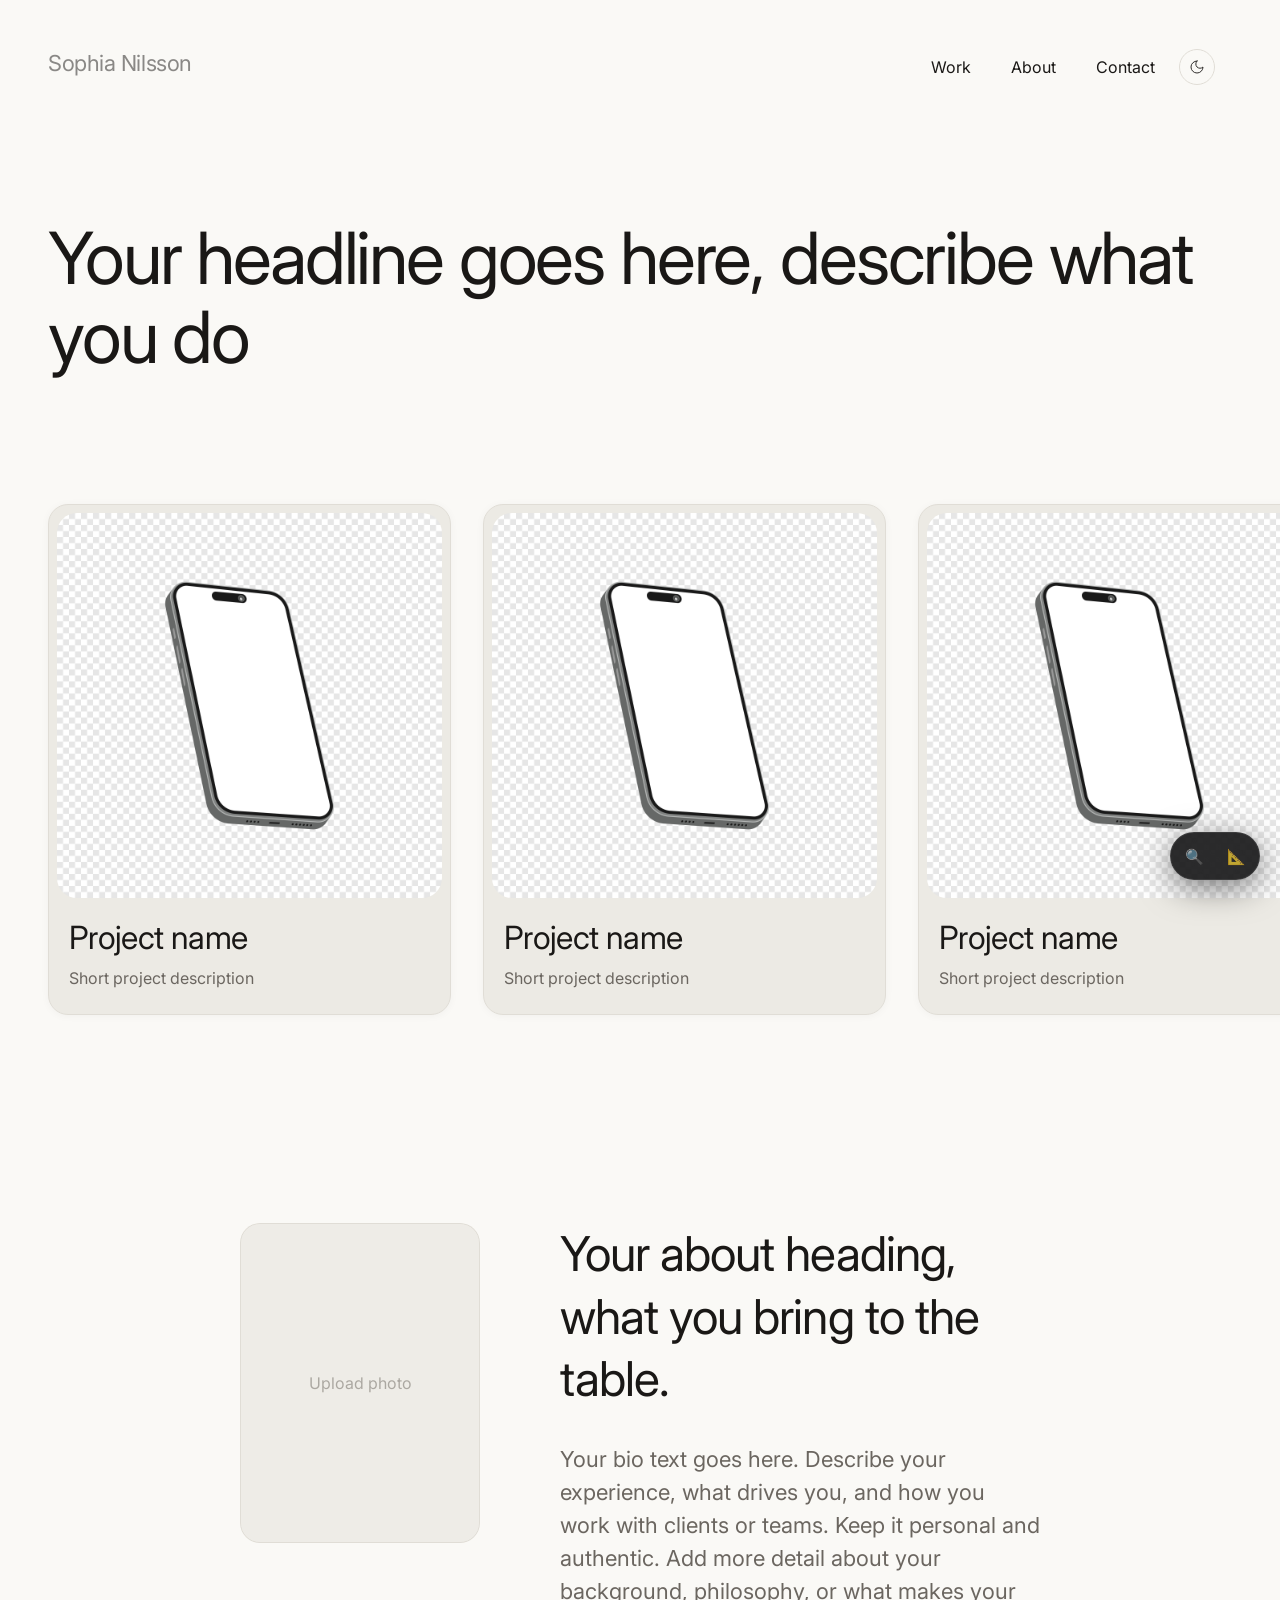
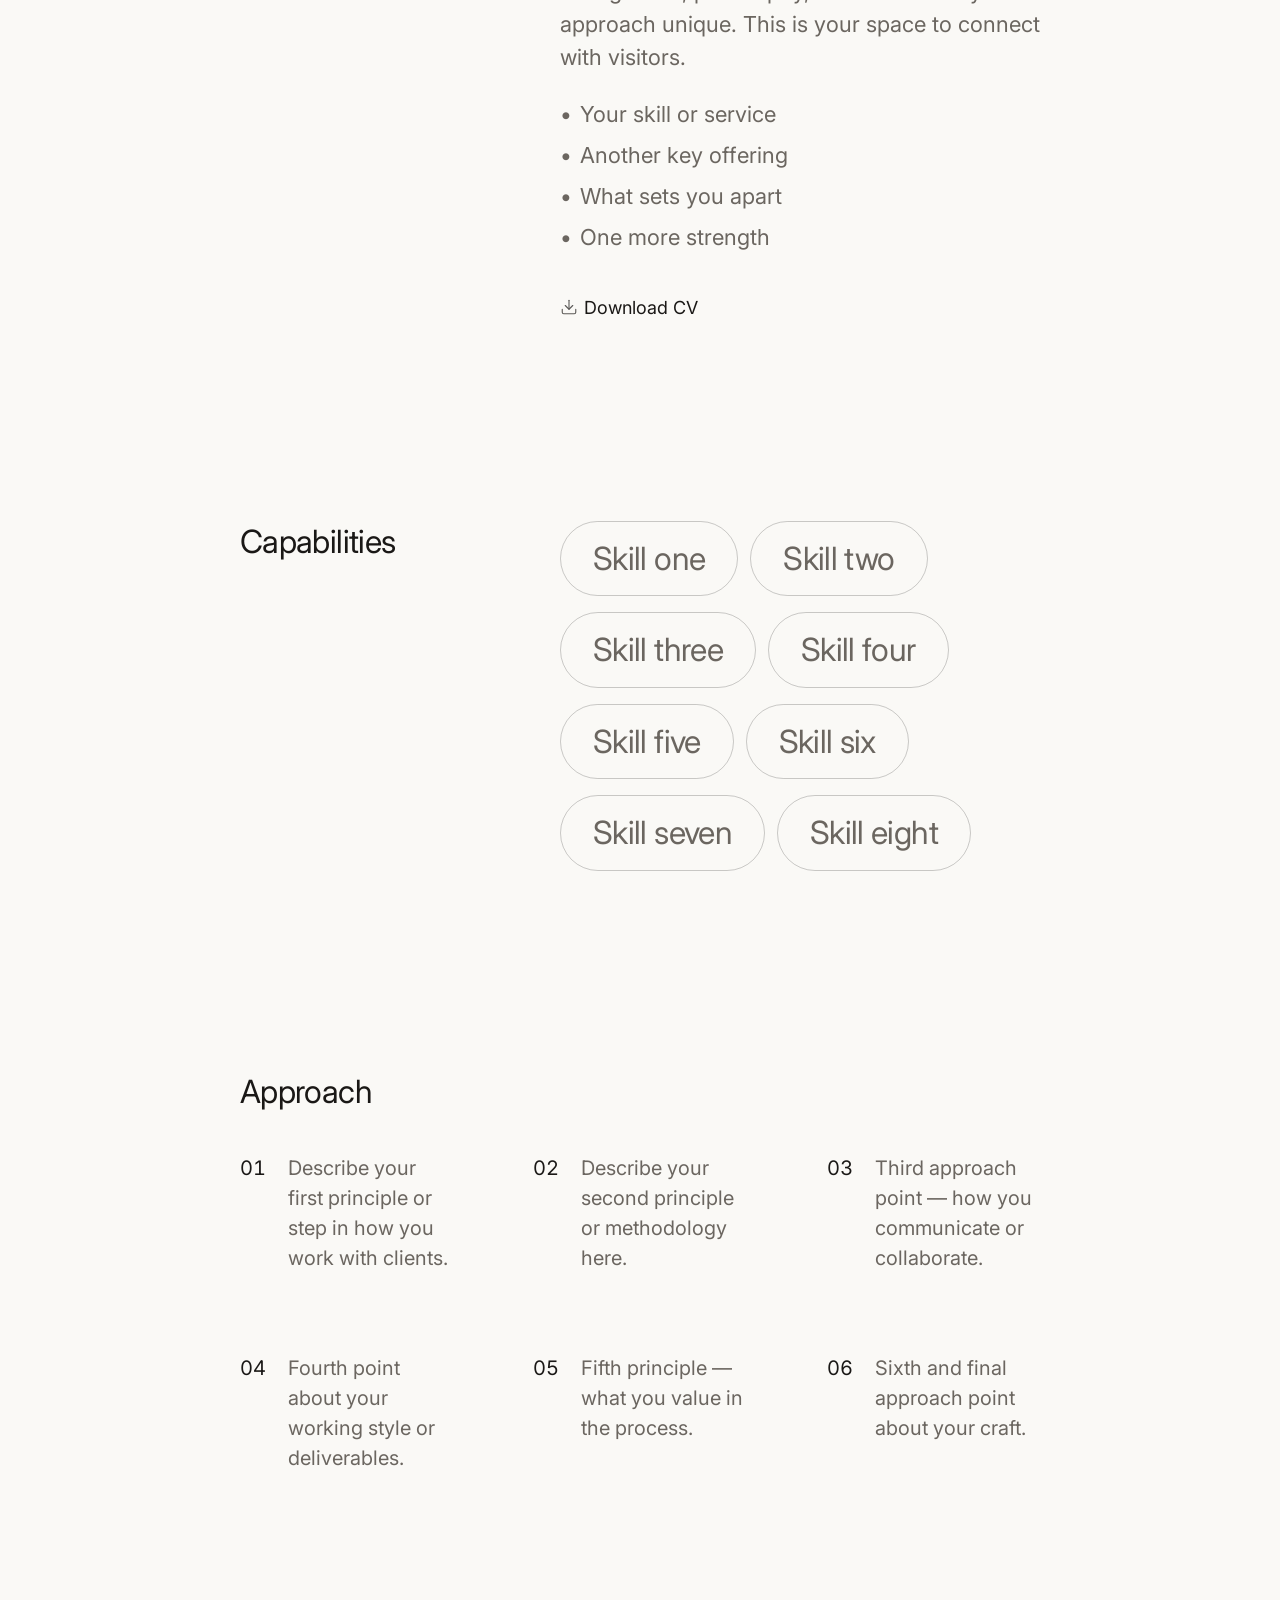
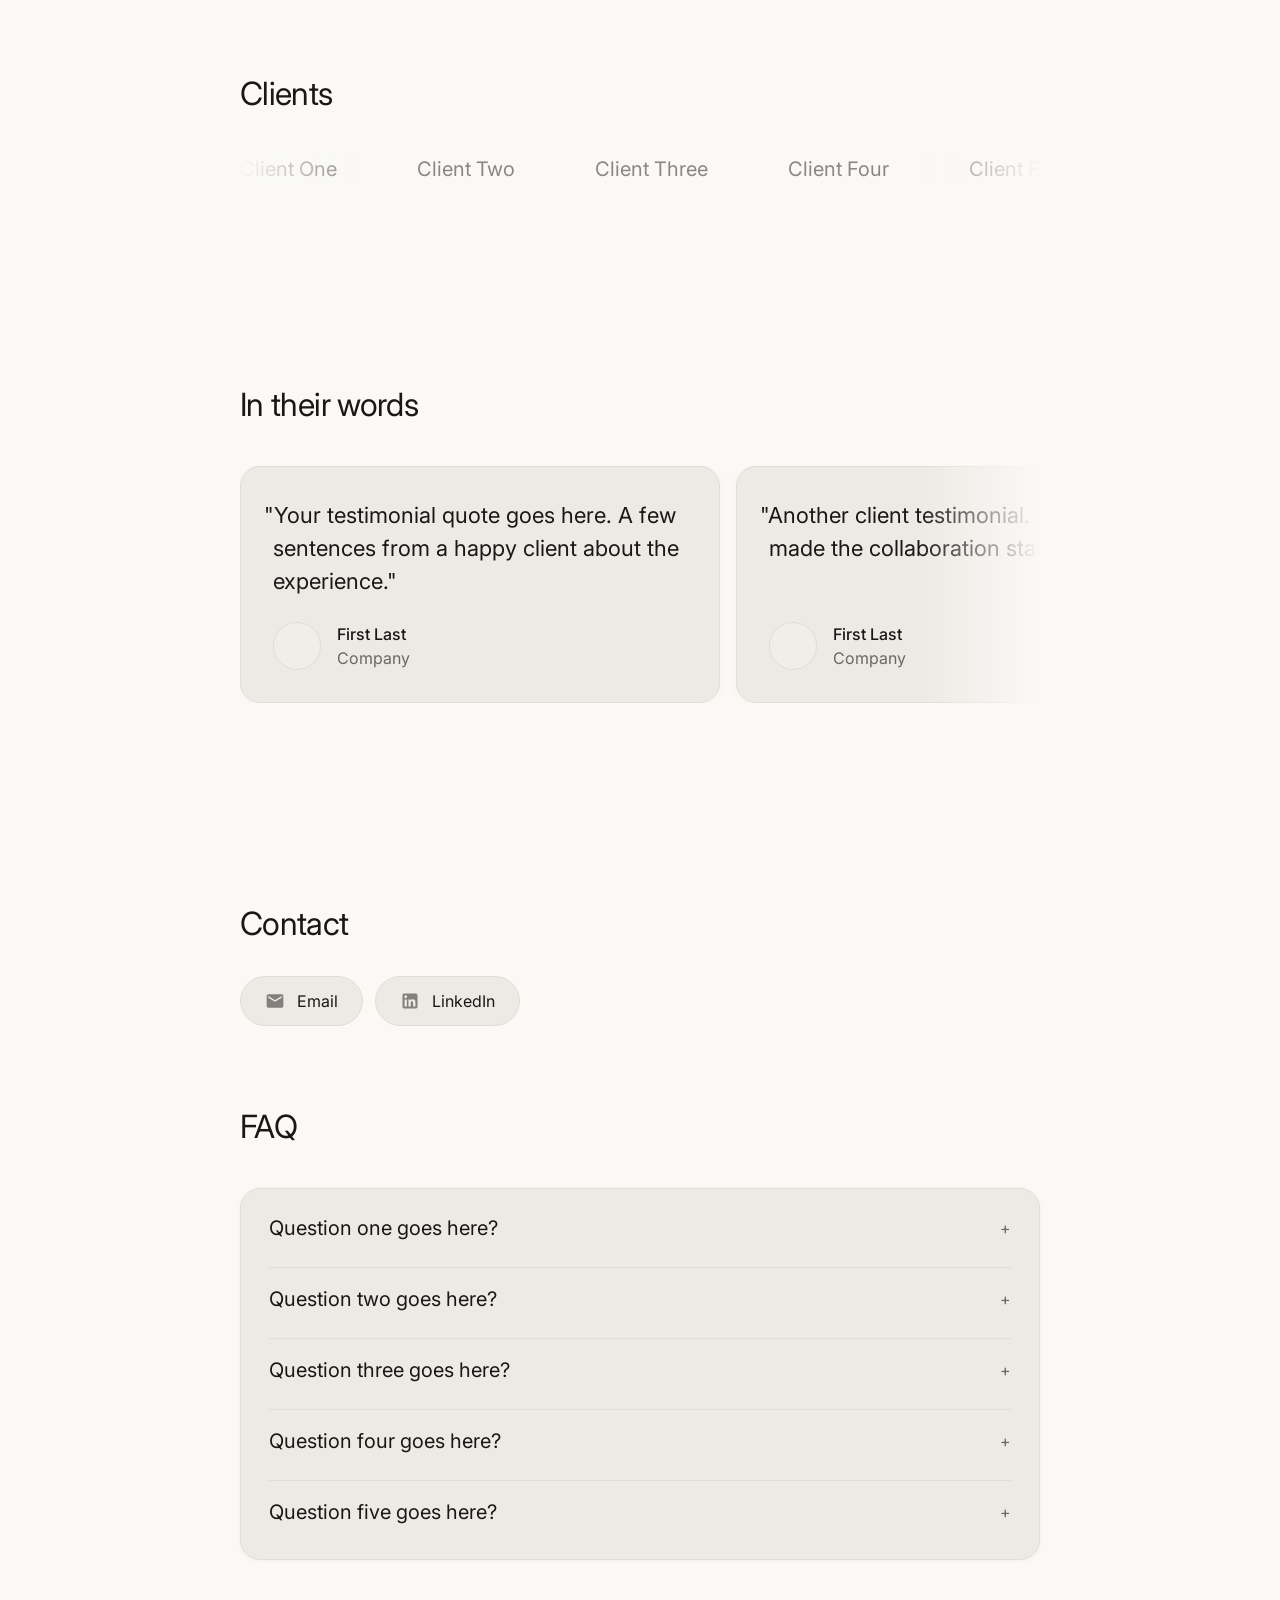
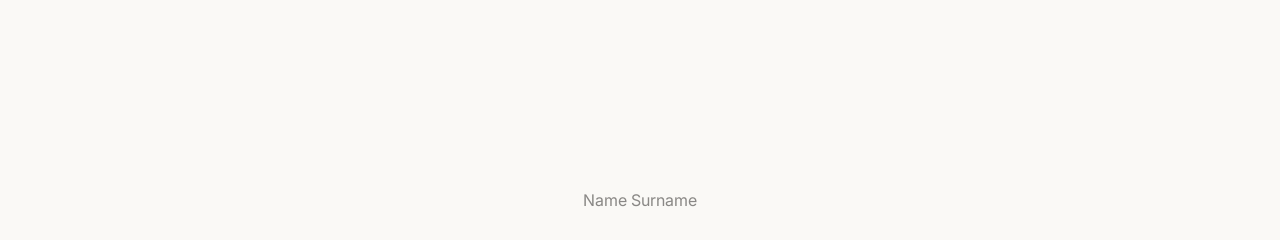
==== commit 3a6ddb15: "Update nav logo to Sophia Nilsson Co-Authored-By: Claude Sonnet 4.6 <noreply@anthropic.com>" ====
--- a/index.html
+++ b/index.html
@@ -31,7 +31,7 @@
 
   <!-- ============ NAV ============ -->
   <nav id="nav">
-    <a href="#" class="nav-logo" id="nav-logo">Name Surname</a>
+    <a href="#" class="nav-logo" id="nav-logo">Sophia Nilsson</a>
     <ul class="nav-right" id="nav-buttons">
       <li><a href="#work">Work</a></li>
       <li><a href="#about">About</a></li>
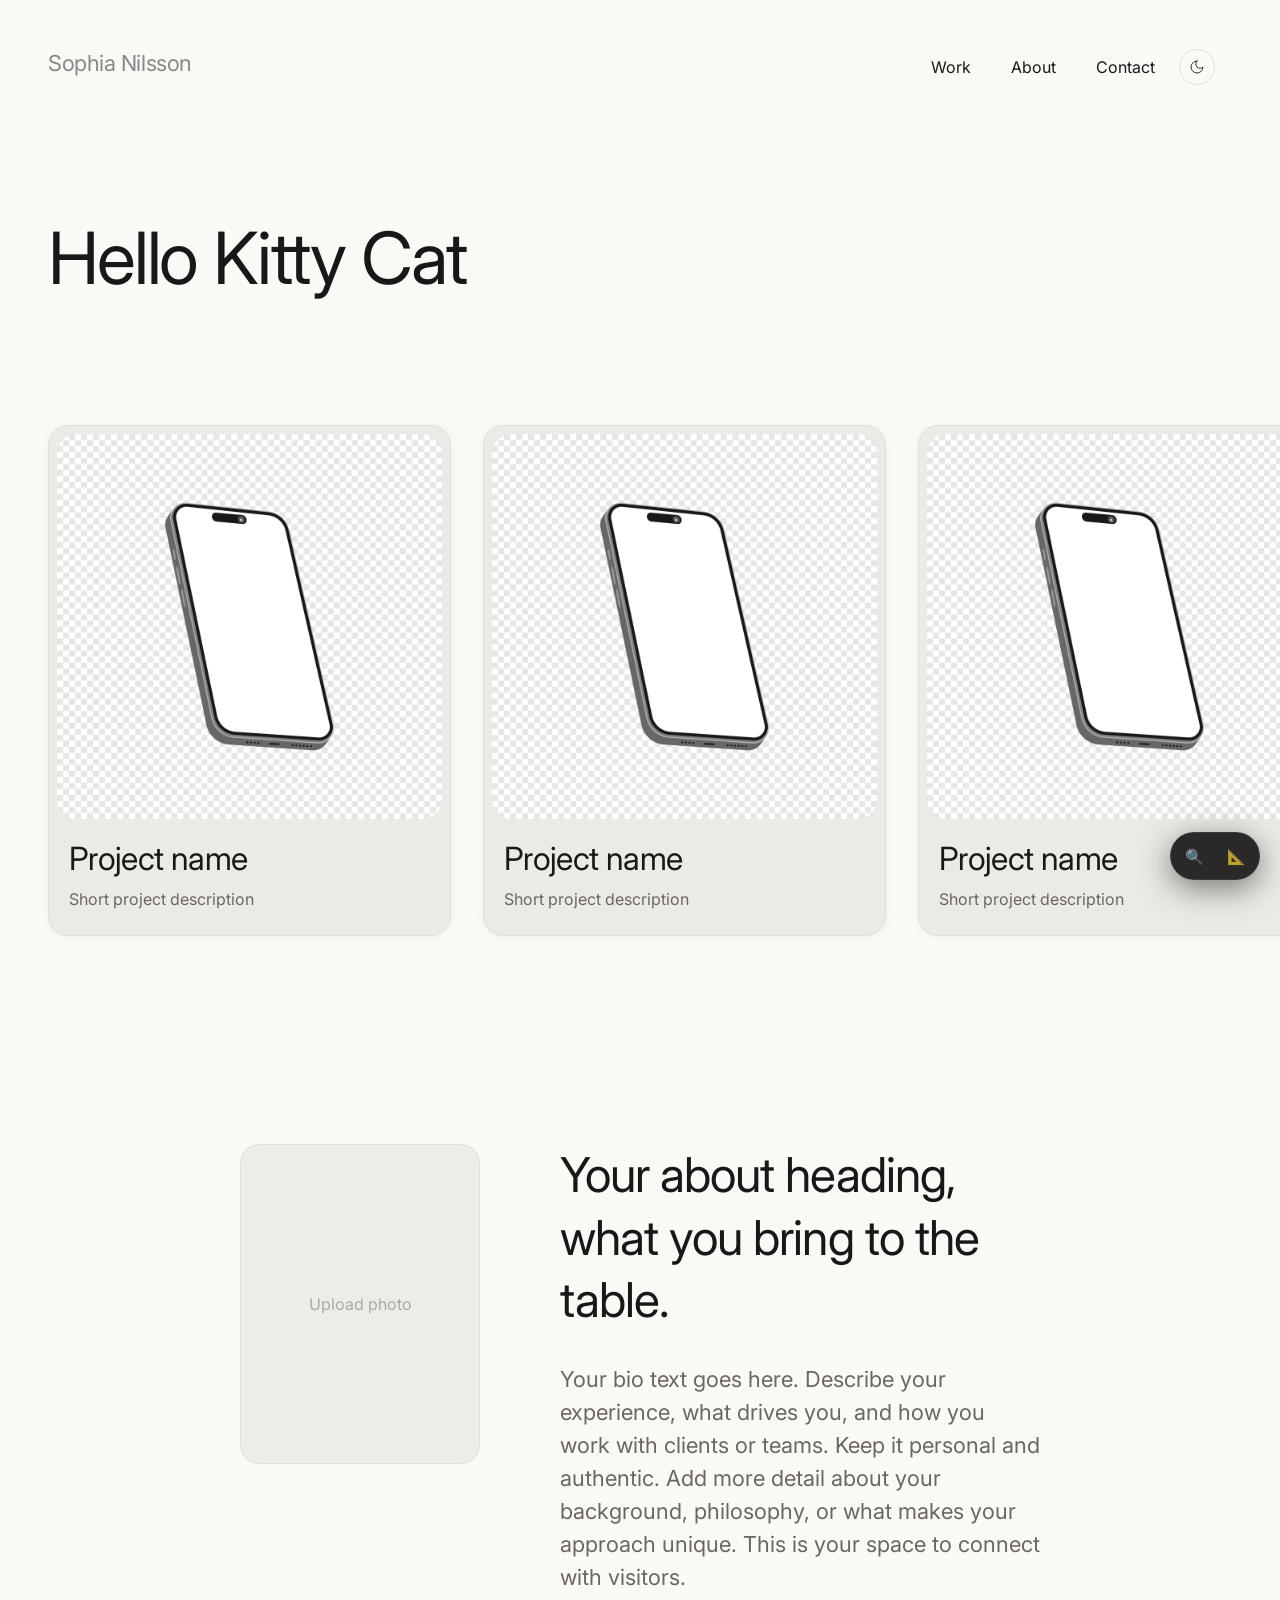
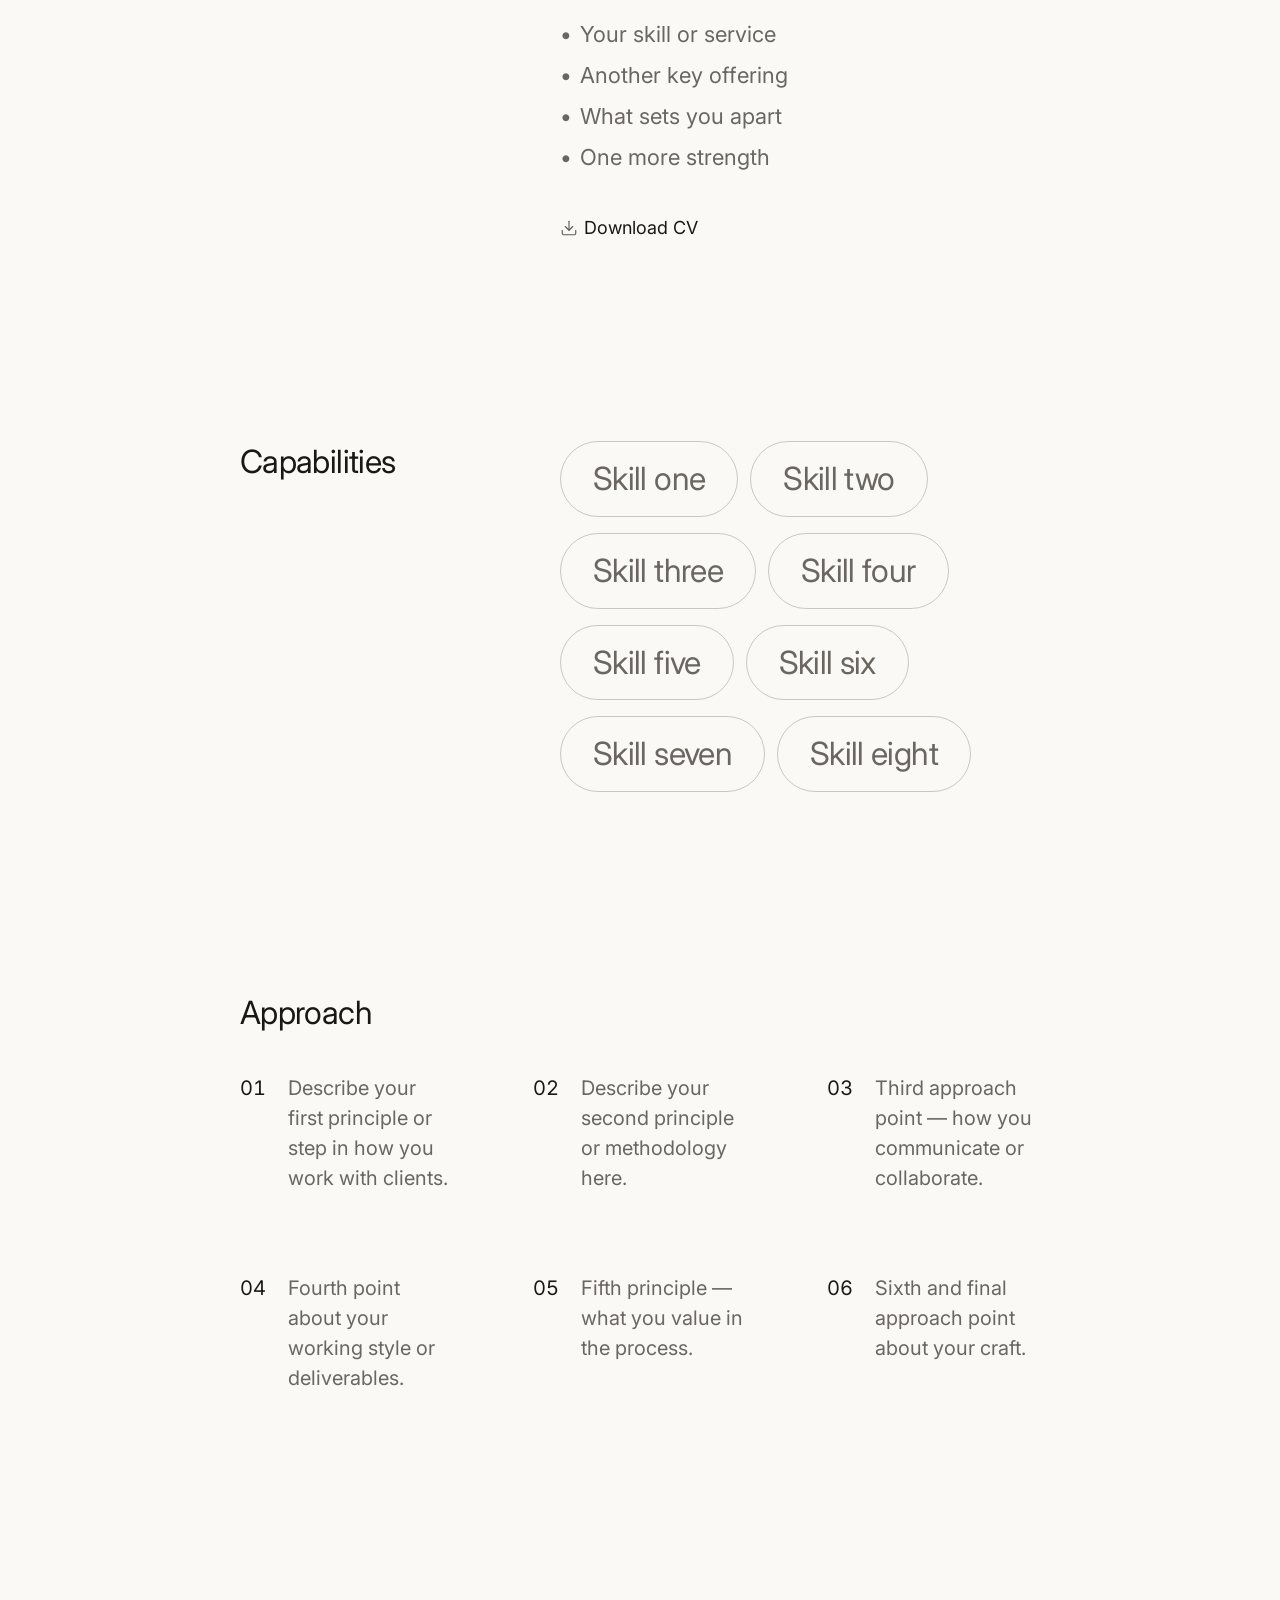
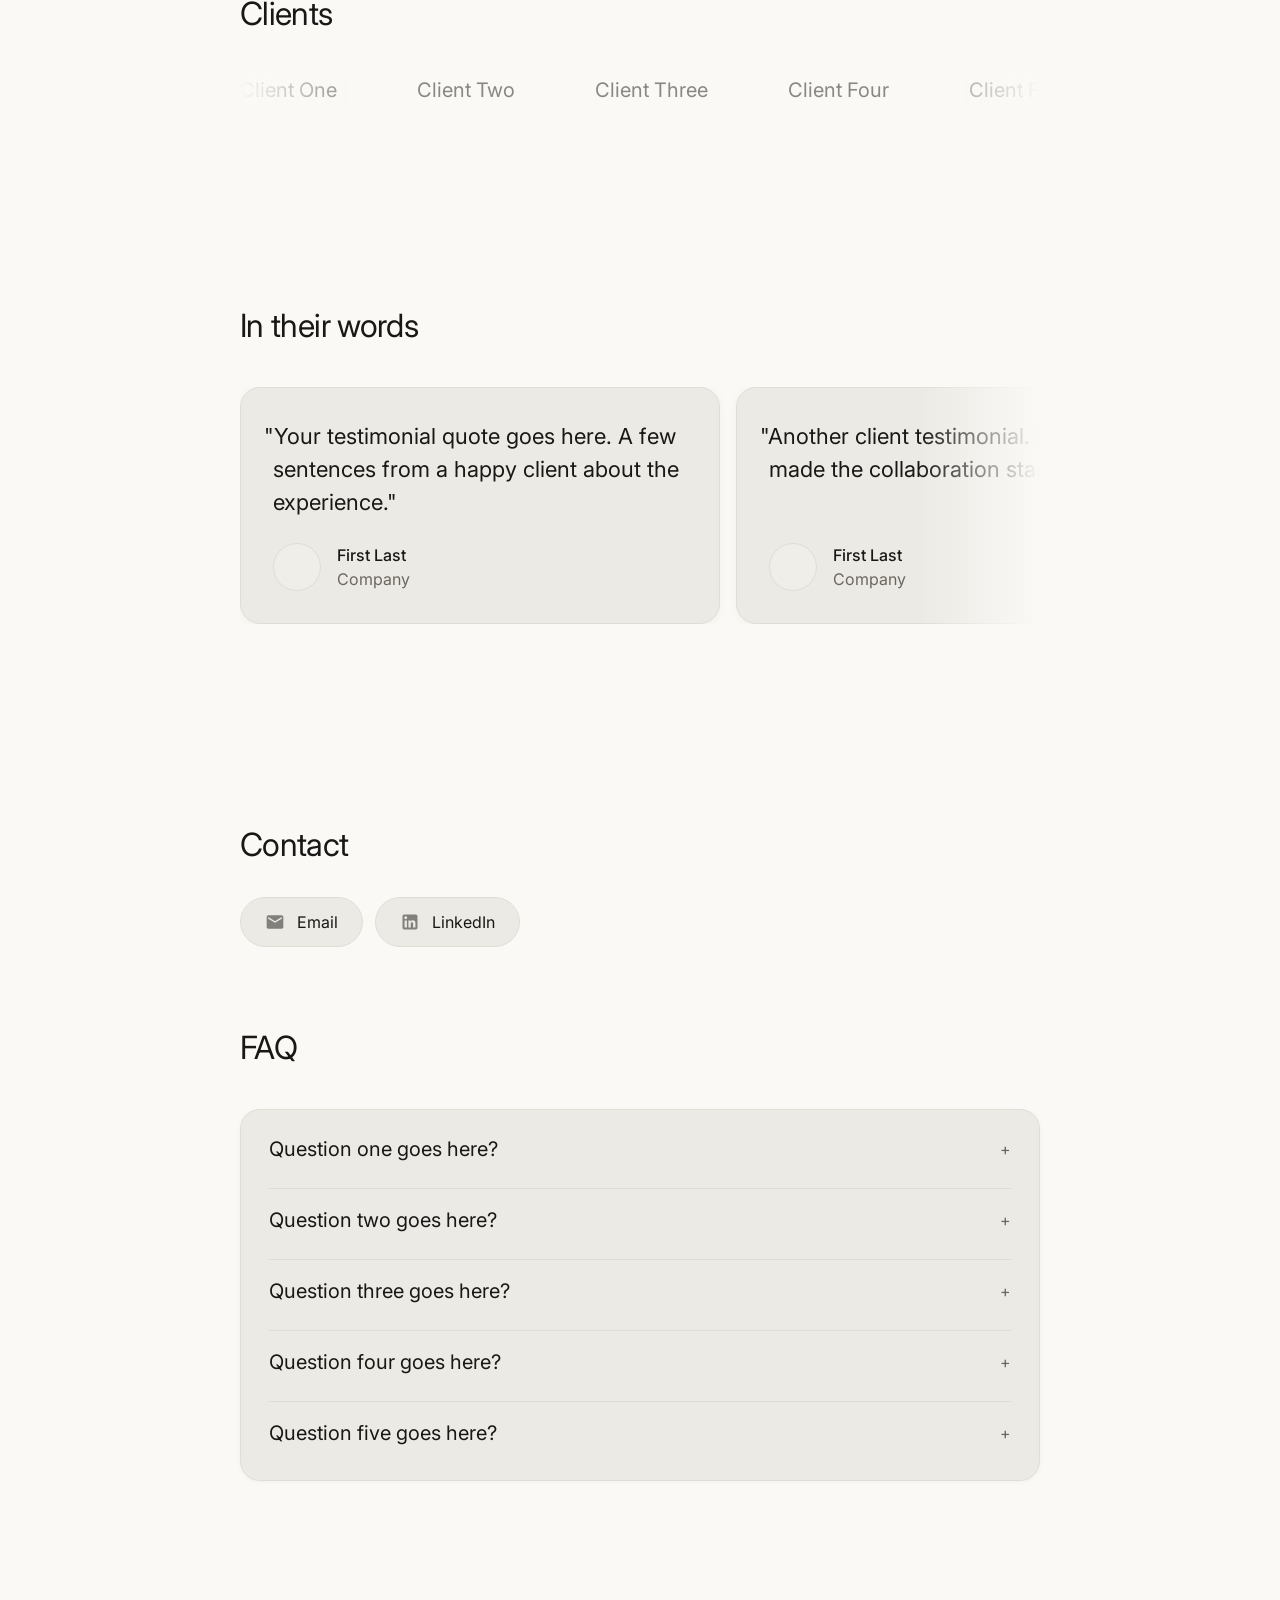
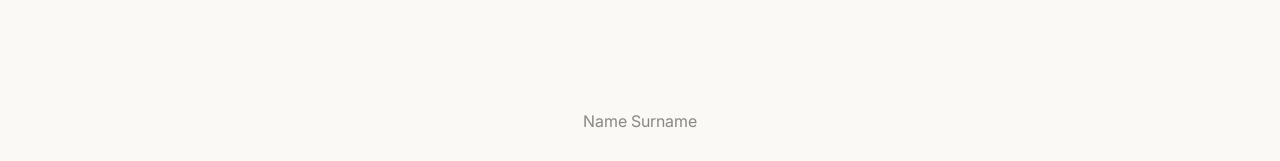
==== commit 9ef9d8e4: "Update hero title to 'Hello Kitty Cat'" ====
--- a/index.html
+++ b/index.html
@@ -49,7 +49,7 @@
   <!-- ============ HERO ============ -->
   <section class="hero" id="hero">
     <h1 class="hero-title" id="hero-title" style="opacity:0; animation: fadeUp 0.7s 0.15s forwards;">
-      Your headline goes here, describe what you do
+      Hello Kitty Cat
     </h1>
   </section>
 
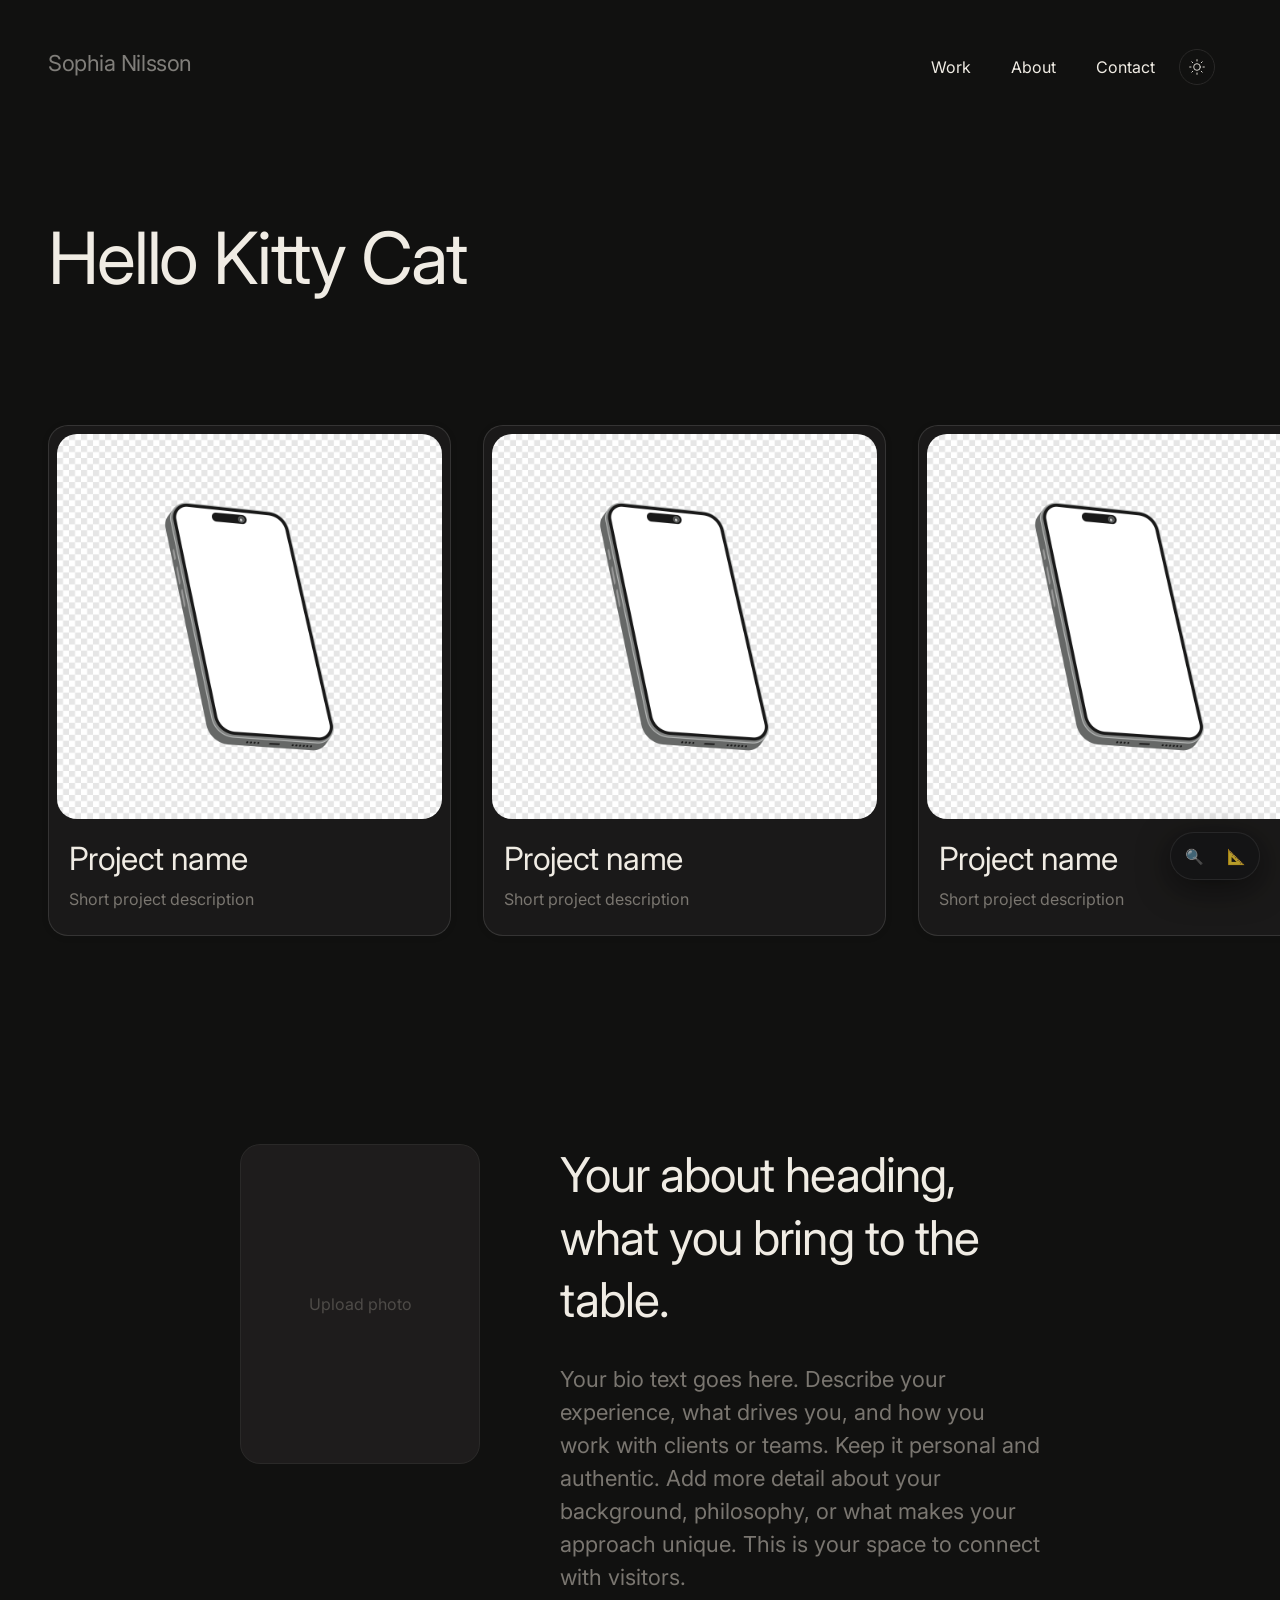
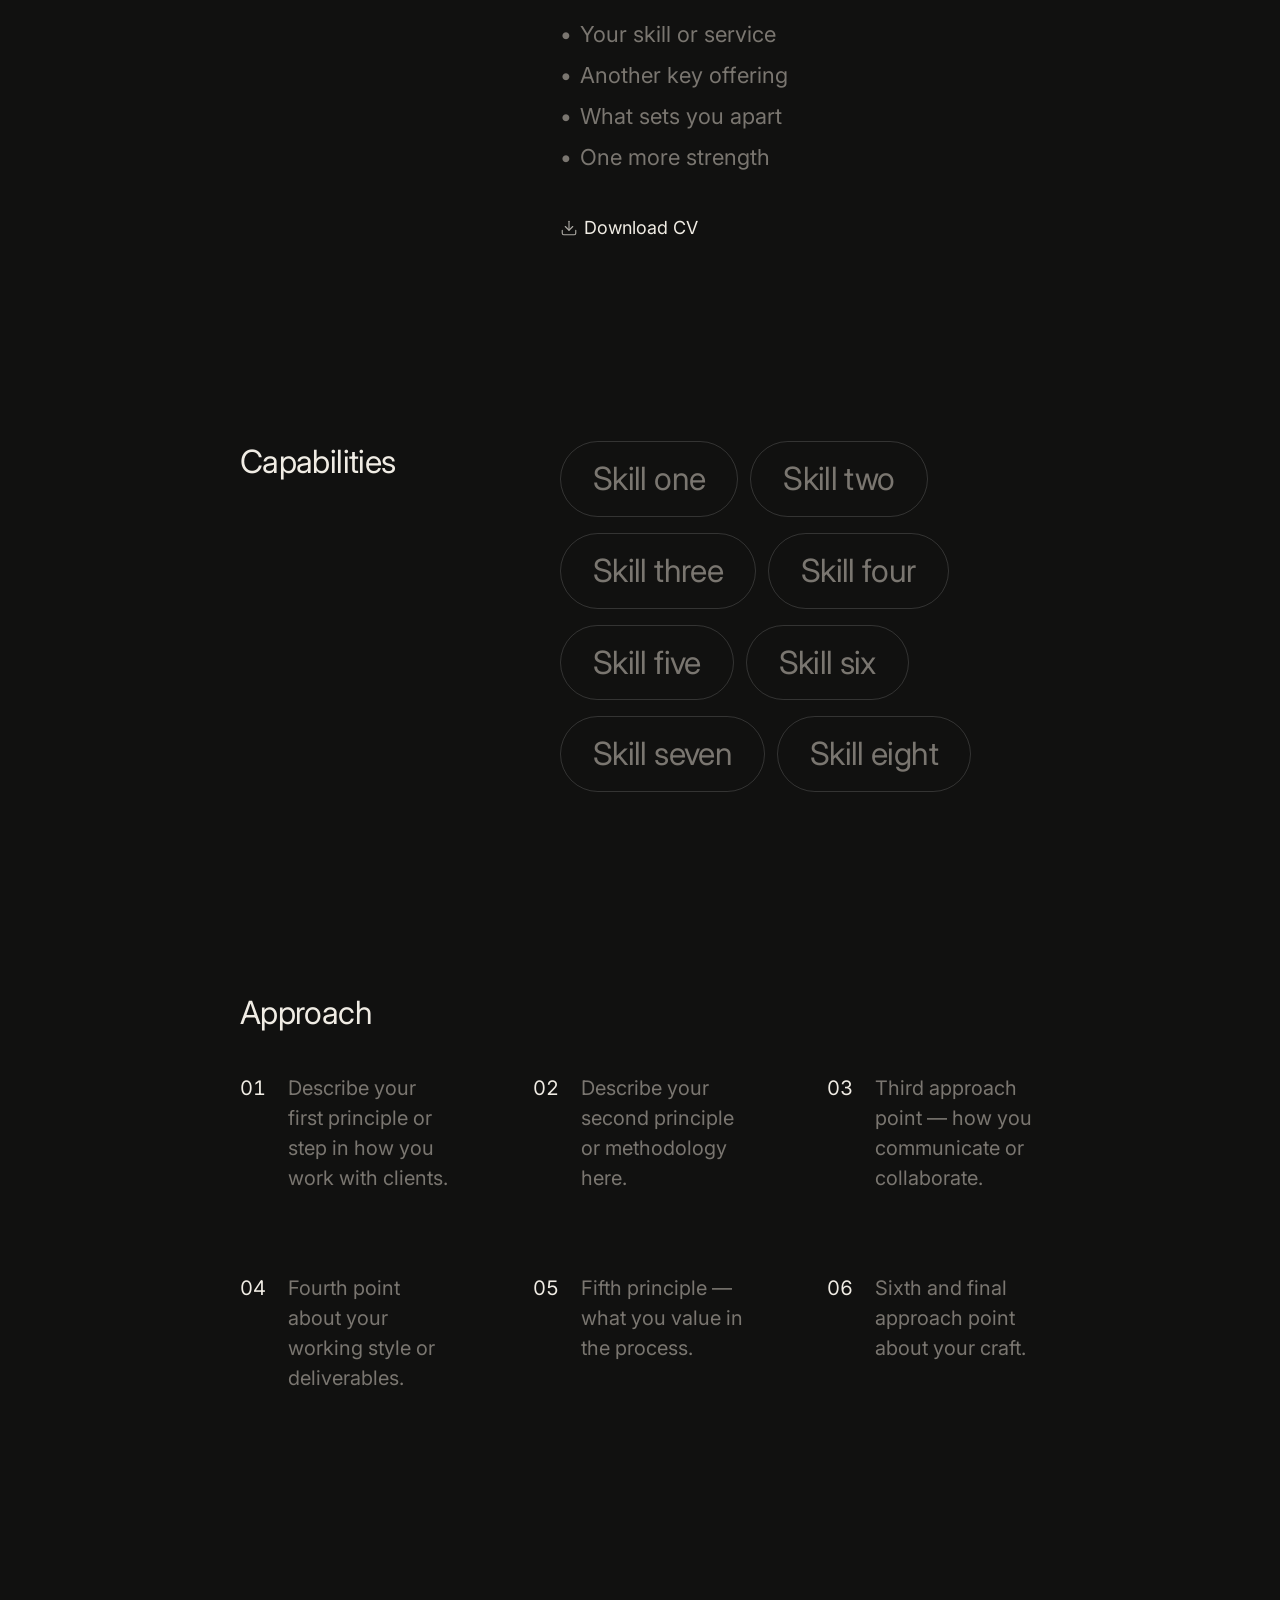
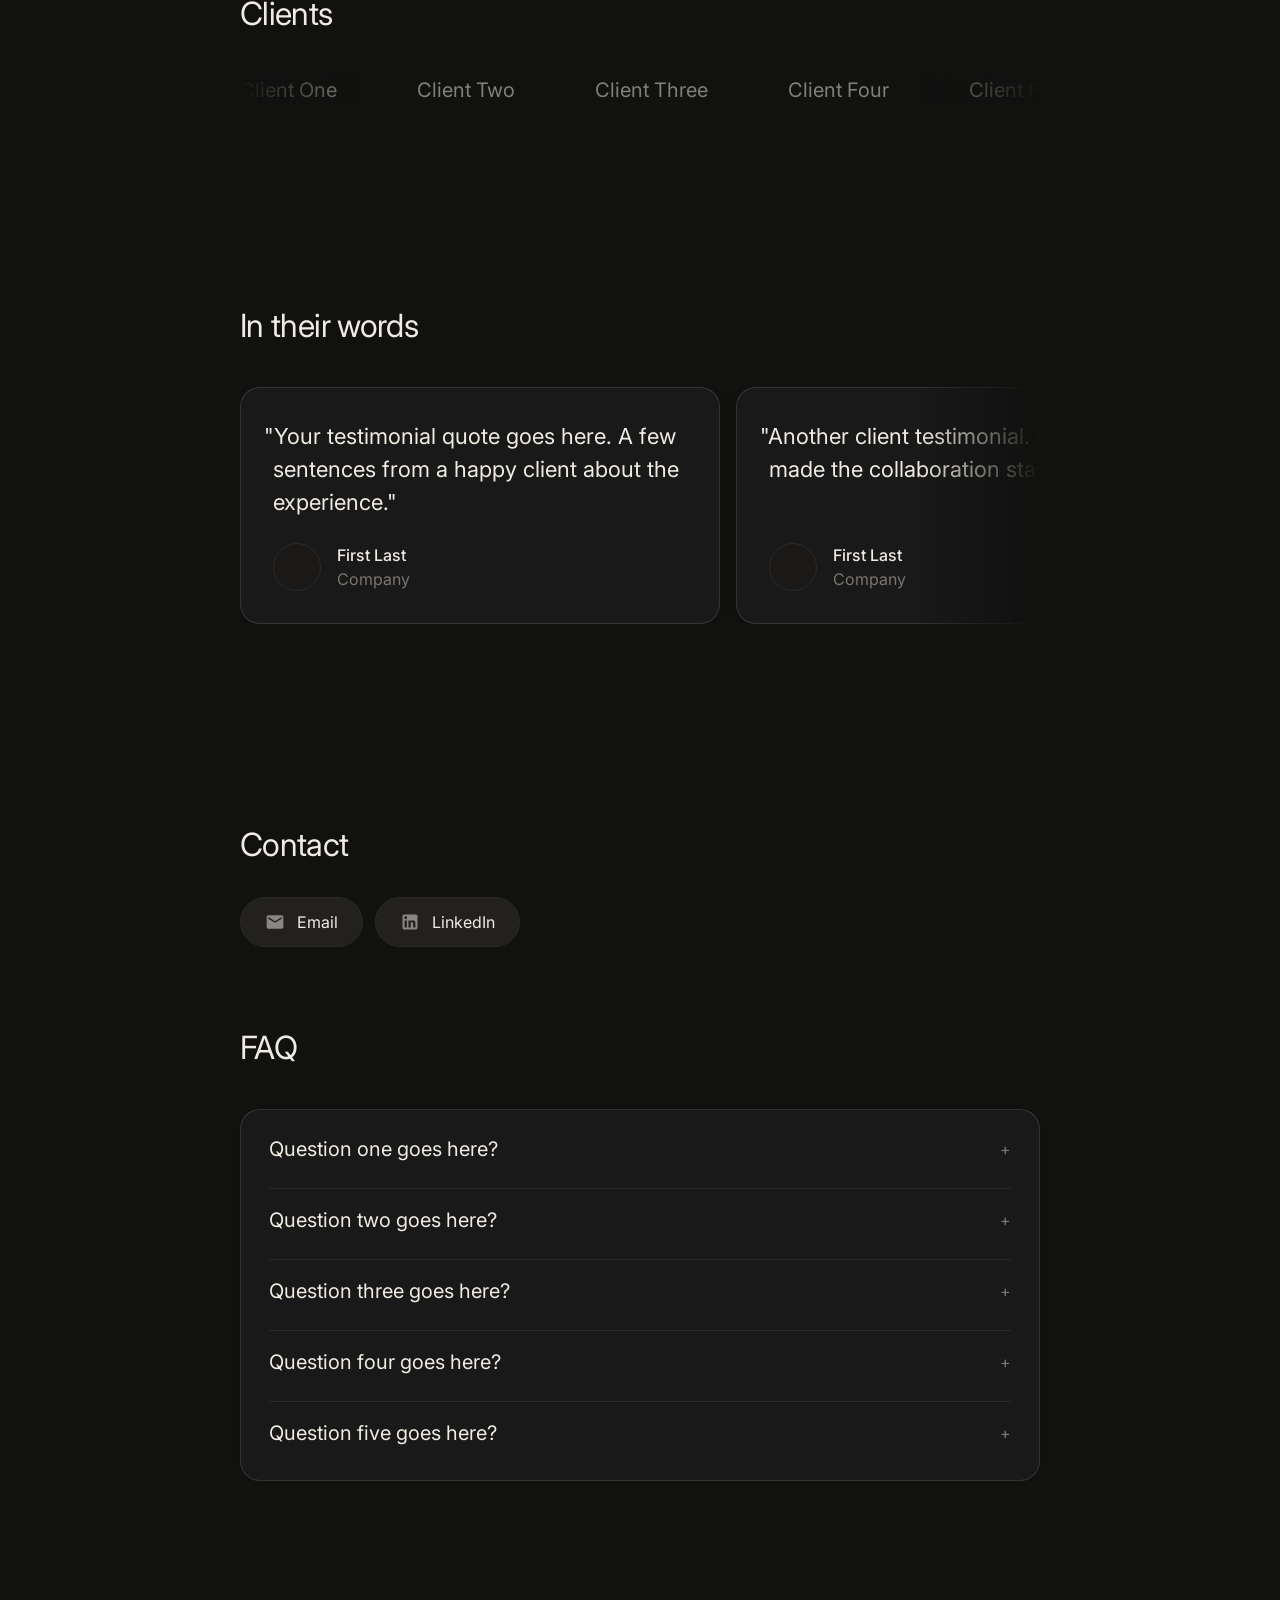
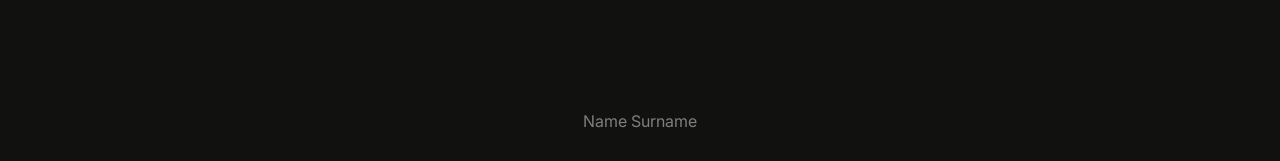
==== commit 1547319b: "Set dark mode as default theme" ====
--- a/index.html
+++ b/index.html
@@ -1,6 +1,6 @@
 
 <!DOCTYPE html>
-<html lang="en" data-theme="light">
+<html lang="en" data-theme="dark">
 <head>
   <meta charset="UTF-8" />
   <meta name="viewport" content="width=device-width, initial-scale=1.0" />
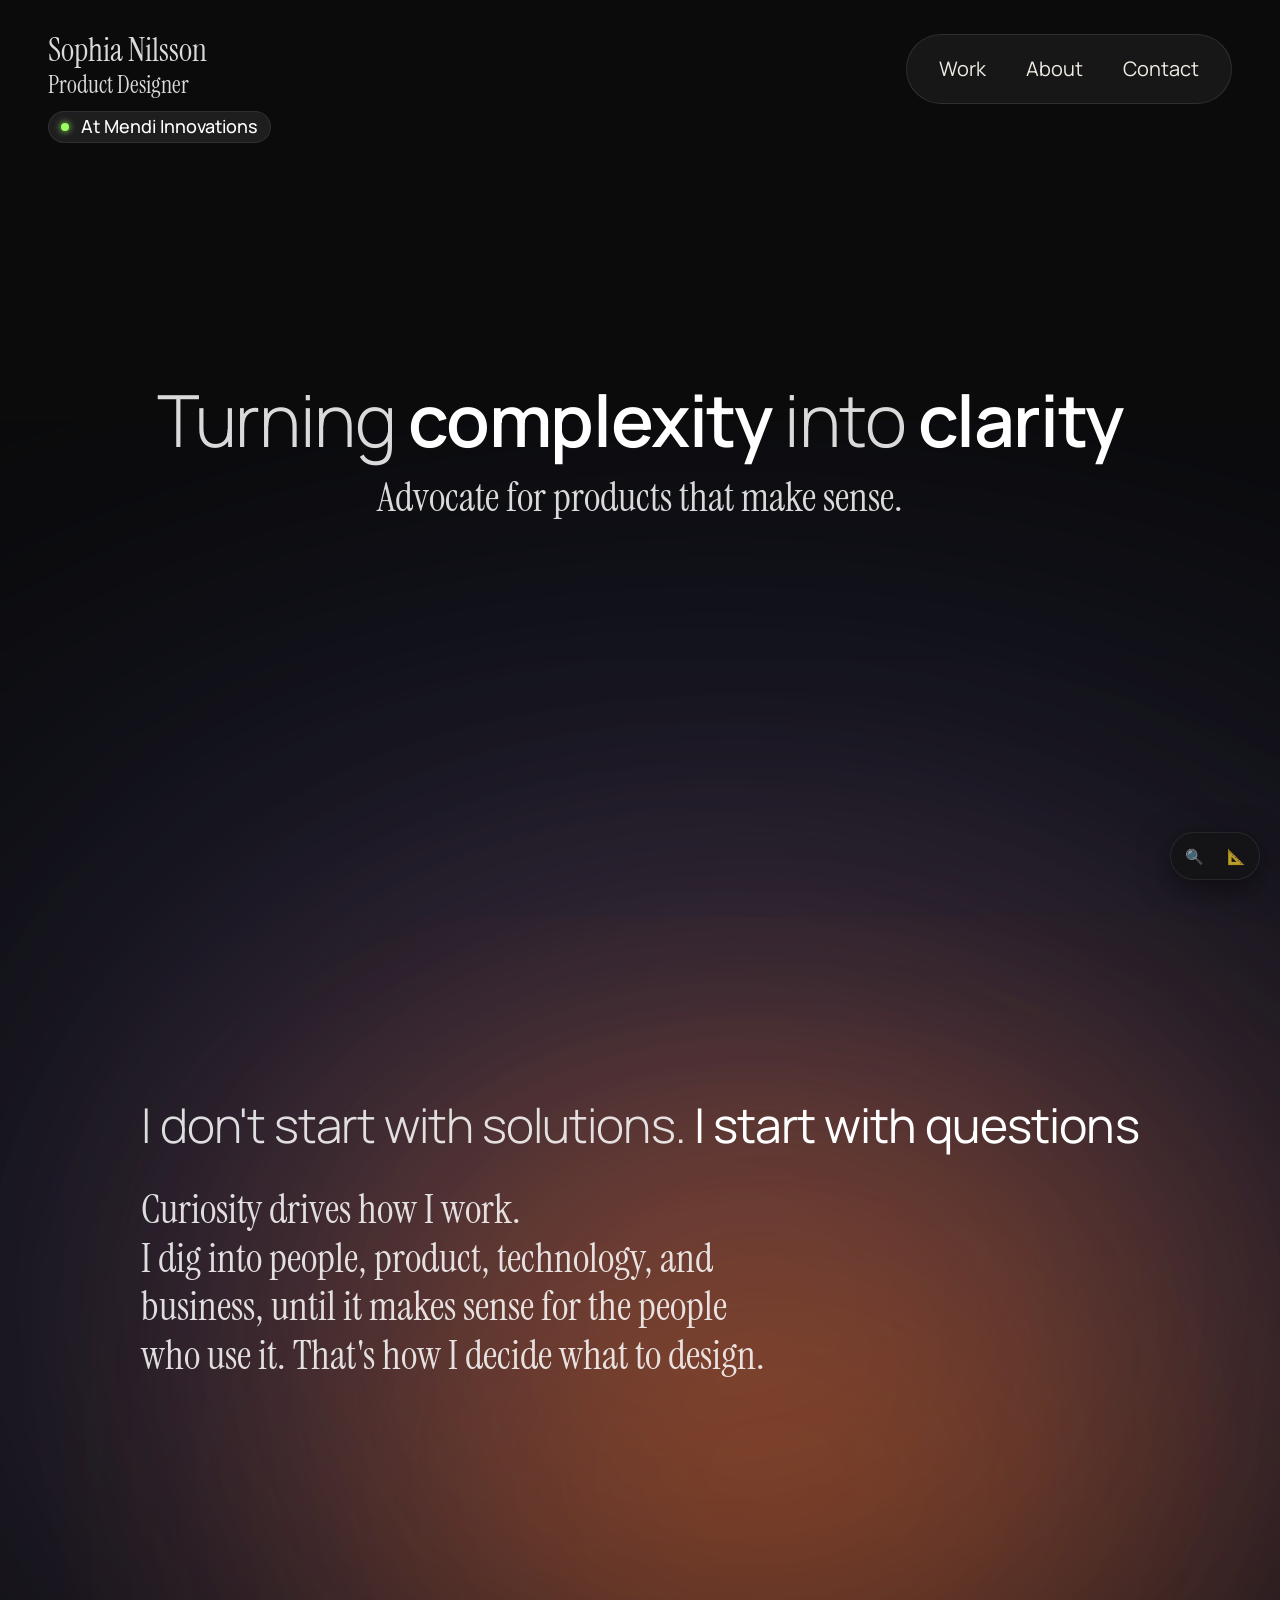
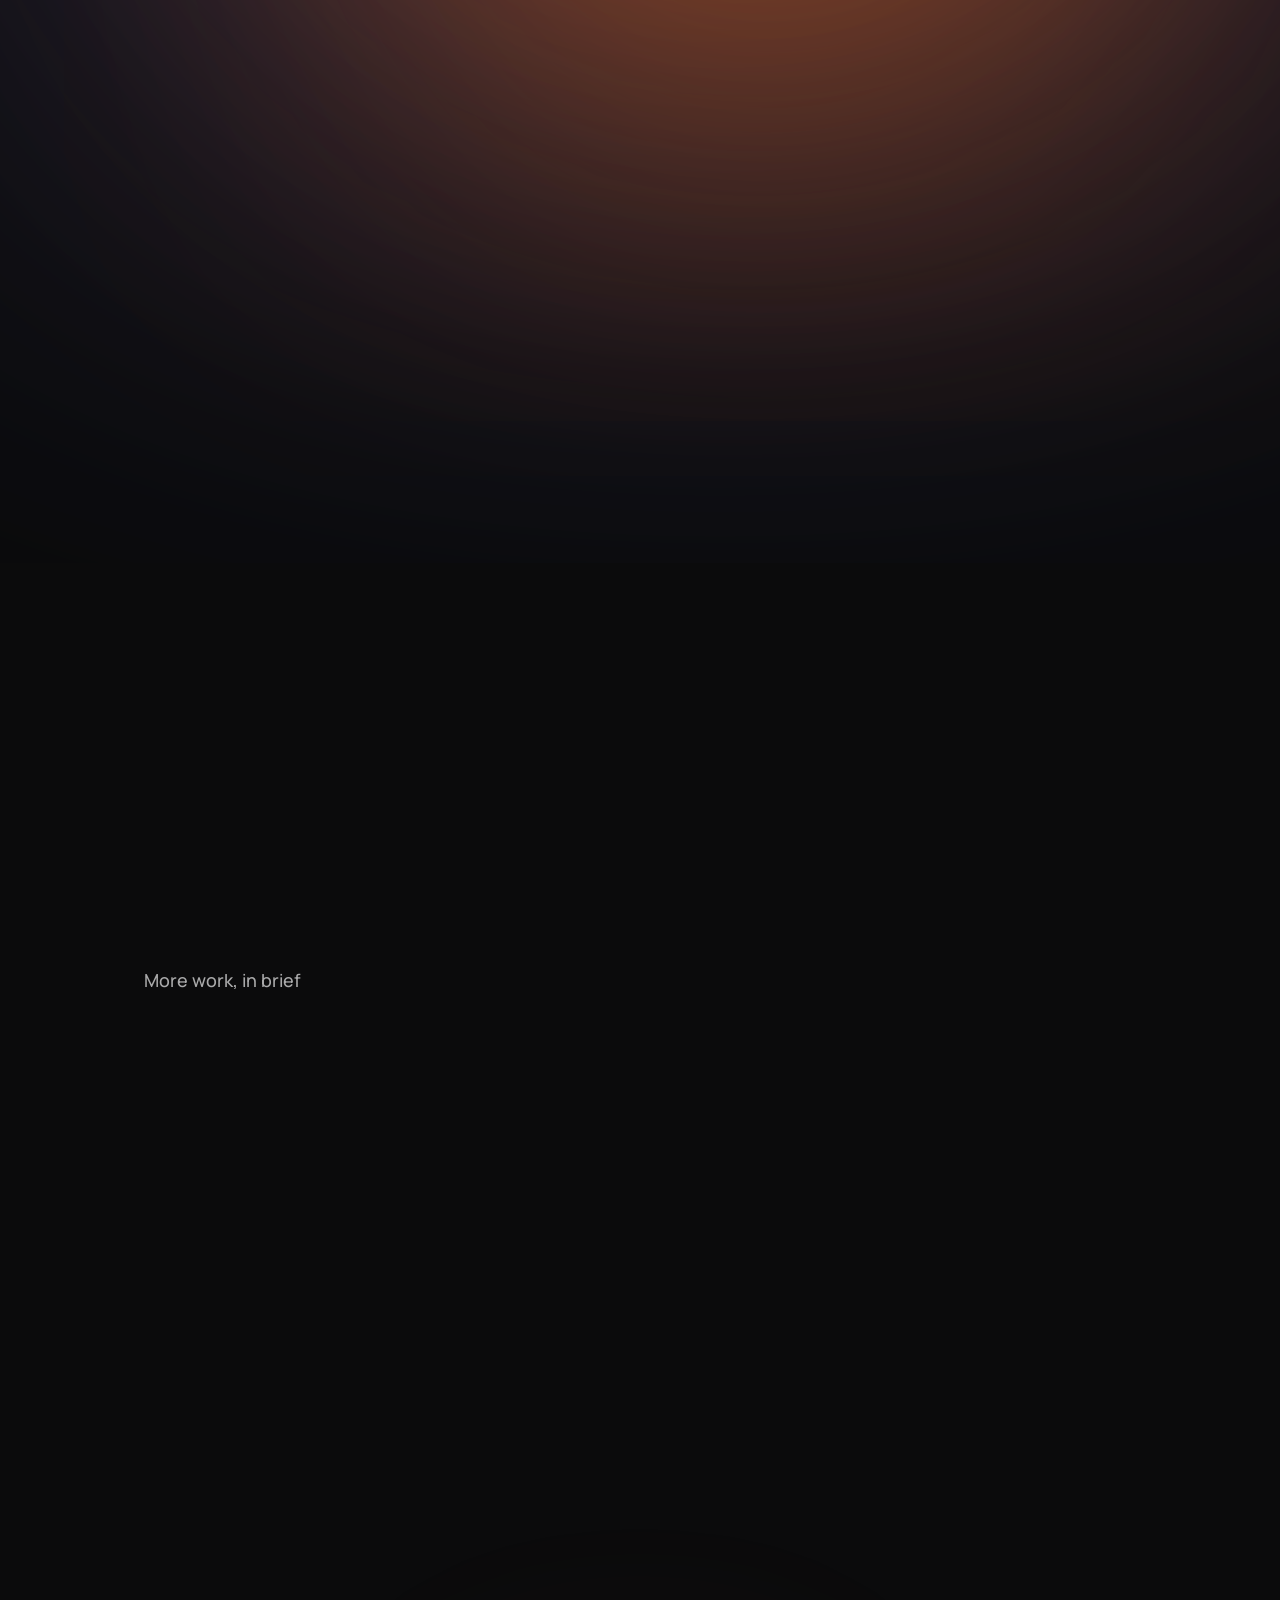
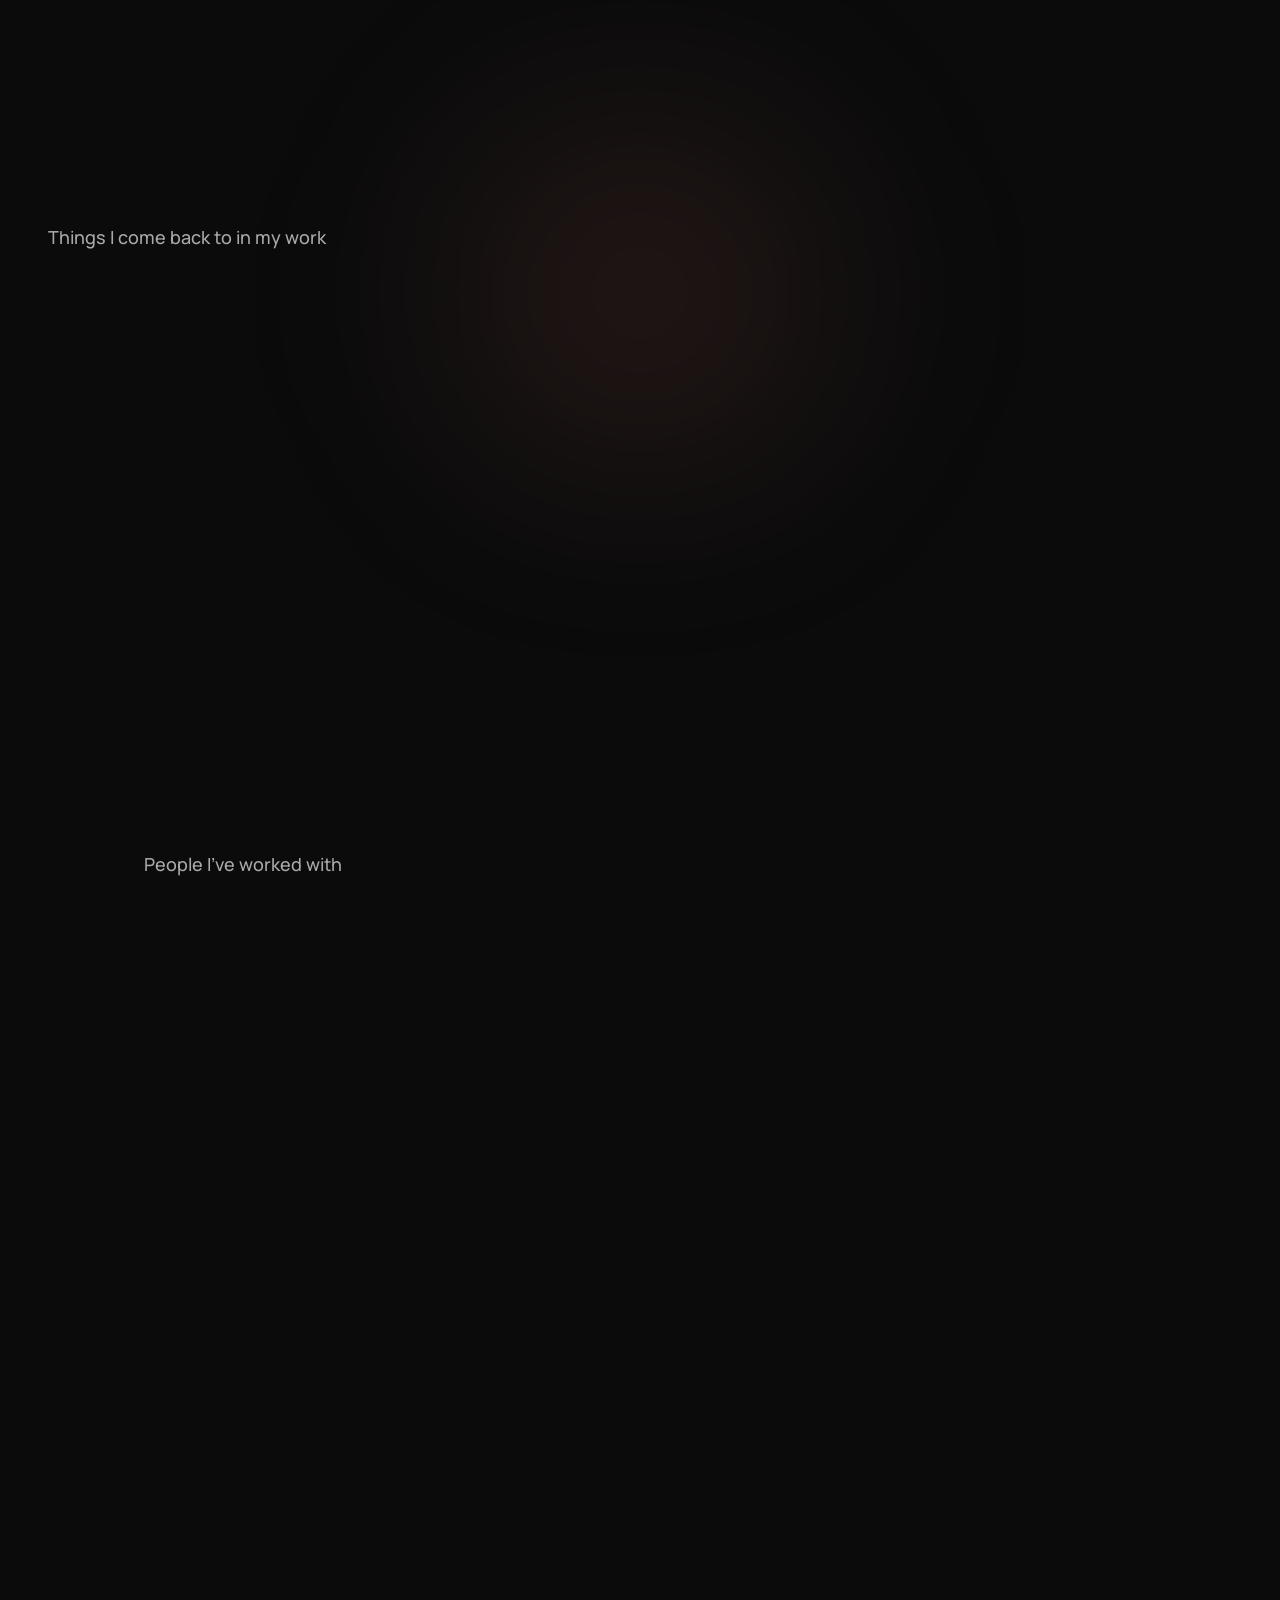
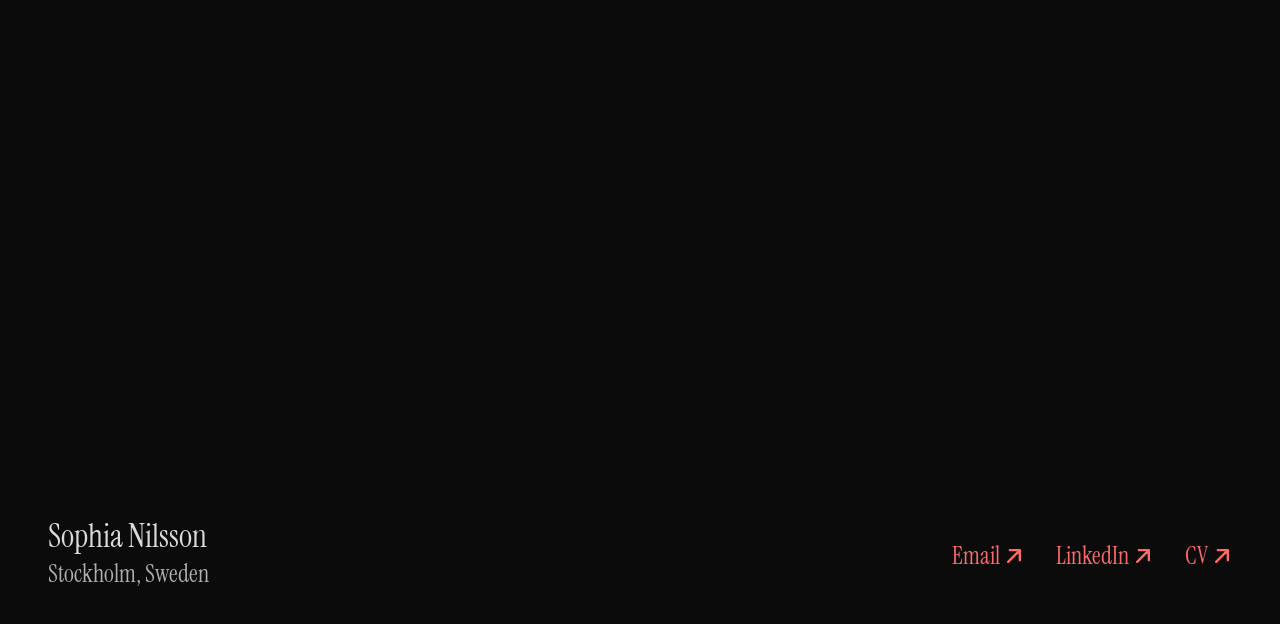
==== commit 0fab244a: "Add case study content and assets, polish Mendi product-experience mockups Fills in the previously-e" ====
--- a/index.html
+++ b/index.html
@@ -4,384 +4,198 @@
 <head>
   <meta charset="UTF-8" />
   <meta name="viewport" content="width=device-width, initial-scale=1.0" />
-  <title>Name Surname — Your Role</title>
+  <title>Sophia Nilsson — Product Designer</title>
 
   <!-- Fonts -->
-  
   <link rel="preconnect" href="https://fonts.googleapis.com" />
   <link rel="preconnect" href="https://fonts.gstatic.com" crossorigin />
-  <link href="https://fonts.googleapis.com/css2?family=Inter:wght@300;400;500;600;700&display=swap" rel="stylesheet" />
+  <link href="https://fonts.googleapis.com/css2?family=Manrope:wght@300;400;500;600&family=Instrument+Serif:ital@0;1&display=swap" rel="stylesheet" />
 
   <!-- Styles -->
   <link rel="stylesheet" href="css/variables.css" />
+  <link rel="stylesheet" href="css/typography.css" />
   <link rel="stylesheet" href="css/base.css" />
   <link rel="stylesheet" href="css/animations.css" />
   <link rel="stylesheet" href="css/nav.css" />
   <link rel="stylesheet" href="css/hero.css" />
-  <link rel="stylesheet" href="css/work.css" />
-  <link rel="stylesheet" href="css/about.css" />
-  <link rel="stylesheet" href="css/capabilities.css" />
-  <link rel="stylesheet" href="css/approach.css" />
-  <link rel="stylesheet" href="css/clients.css" />
+  <link rel="stylesheet" href="css/quote.css" />
+  <link rel="stylesheet" href="css/featured-project.css" />
+  <link rel="stylesheet" href="css/projects-grid.css" />
+  <link rel="stylesheet" href="css/principles.css" />
   <link rel="stylesheet" href="css/testimonials.css" />
-  <link rel="stylesheet" href="css/contact.css" />
   <link rel="stylesheet" href="css/footer.css" />
 </head>
 <body>
 
+  <!-- ============ GLOW ZONE (hero + quote share ambient light) ============ -->
+  <div class="glow-zone">
+
   <!-- ============ NAV ============ -->
   <nav id="nav">
-    <a href="#" class="nav-logo" id="nav-logo">Sophia Nilsson</a>
-    <ul class="nav-right" id="nav-buttons">
+    <div class="nav-identity" id="nav-logo">
+      <div class="nav-identity-text">
+        <a href="index.html" class="nav-identity-name">Sophia Nilsson</a>
+        <span class="nav-identity-role">Product Designer</span>
+      </div>
+      <span class="eyebrow"><span class="eyebrow-dot"></span>At Mendi Innovations</span>
+    </div>
+    <ul class="nav-right home-pill" id="nav-buttons">
       <li><a href="#work">Work</a></li>
-      <li><a href="#about">About</a></li>
+      <li><a href="about.html">About</a></li>
       <li><a href="#contact">Contact</a></li>
-      <li>
-        <button class="theme-toggle" onclick="toggleTheme()" aria-label="Toggle theme" id="theme-icon">
-          <svg width="16" height="16" viewBox="0 0 24 24" fill="none" stroke="currentColor" stroke-width="1.5" stroke-linecap="round" stroke-linejoin="round"><path d="M12 3a6.364 6.364 0 0 0 9 9 9 9 0 1 1-9-9z"/></svg>
-        </button>
-      </li>
     </ul>
   </nav>
 
-  <div class="spacer-sm" id="gap-nav-hero"></div>
-
   <!-- ============ HERO ============ -->
   <section class="hero" id="hero">
-    <h1 class="hero-title" id="hero-title" style="opacity:0; animation: fadeUp 0.7s 0.15s forwards;">
-      Hello Kitty Cat
-    </h1>
-  </section>
-
-  <div class="spacer-sm" id="gap-hero-work"></div>
-
-  <!-- ============ WORK CAROUSEL ============ -->
-  <section id="work" class="work-section">
-    <div class="work-scroll" id="work-scroll">
-
-      <a href="case-study.html" class="work-card" id="card-dex">
-        <img class="work-card-img" src="assets/phone-mockup.jpg" alt="Project" />        <div class="work-card-overlay">
-          <div class="work-card-title">Project name</div>
-          <div class="work-card-desc">Short project description</div>
-        </div>
+    <div class="glow-frame" aria-hidden="true">
+      <img src="assets/glow-hero-quote.svg" alt="" class="glow-frame-img" />
+    </div>
+    <div class="hero-content center-col">
+      <h1 class="hero-title" id="hero-title" style="opacity:0;">
+        <span class="weight-light">Turning</span> complexity <span class="weight-light">into</span> clarity
+      </h1>
+      <p class="hero-subline">Advocate for products that make sense.</p>
+    </div>
+  </section>
+
+  <!-- ============ QUOTE ============ -->
+  <section class="quote-section">
+    <div class="quote-text center-col reveal">
+      <p class="quote-headline">
+        <span class="weight-light">I don't start with solutions.</span> I start with questions
+      </p>
+      <p class="quote-subtitle">Curiosity drives how I work. <br />I dig into people, product, technology, and business, until it makes sense for the people who use it. That's how I decide what to design.</p>
+    </div>
+  </section>
+
+  </div><!-- /glow-zone -->
+
+  <!-- ============ FEATURED PROJECT (Currently at Mendi) ============ -->
+  <section id="work" class="featured-project">
+    <div class="featured-grid center-col">
+      <a href="mendi.html" class="featured-media reveal" aria-label="Read the Mendi case study">
+        <img src="assets/home-mendi.jpg" alt="Mendi neurofeedback app showing a daily streak and Mendi Score" loading="lazy" />
       </a>
-
-      <a href="case-study.html" class="work-card" id="card-daylight">
-        <img class="work-card-img" src="assets/phone-mockup.jpg" alt="Project" />
-        <div class="work-card-overlay">
-          <div class="work-card-title">Project name</div>
-          <div class="work-card-desc">Short project description</div>
-        </div>
-      </a>
-
-      <a href="case-study.html" class="work-card" id="card-workmate">
-        <img class="work-card-img" src="assets/phone-mockup.jpg" alt="Project" />
-        <div class="work-card-overlay">
-          <div class="work-card-title">Project name</div>
-          <div class="work-card-desc">Short project description</div>
-        </div>
-      </a>
-
-      <a href="case-study.html" class="work-card" id="card-slingshot">
-        <img class="work-card-img" src="assets/phone-mockup.jpg" alt="Project" />
-        <div class="work-card-overlay">
-          <div class="work-card-title">Project name</div>
-          <div class="work-card-desc">Short project description</div>
-        </div>
-      </a>
-
-      <a href="case-study.html" class="work-card" id="card-patreon">
-        <img class="work-card-img" src="assets/phone-mockup.jpg" alt="Project" />
-        <div class="work-card-overlay">
-          <div class="work-card-title">Project name</div>
-          <div class="work-card-desc">Short project description</div>
-        </div>
-      </a>
-
-
-    </div>
-  </section>
-
-  <div class="spacer" id="gap-work-about"></div>
-
-  <!-- ============ ABOUT ============ -->
-  <section id="about" class="about-section">
-    <div class="container" id="about-container">
-      <div class="about-grid" id="about-grid">
-        <div class="about-photo reveal" id="about-photo">
-          <div class="about-img-placeholder">Upload photo</div>
-        </div>
-        <div class="about-content reveal" id="about-content">
-          <h2 id="about-heading">Your about heading, what you bring to the table.</h2>
-          <p id="about-bio">
-            Your bio text goes here. Describe your experience, what drives you, and how you work with clients or teams. Keep it personal and authentic. Add more detail about your background, philosophy, or what makes your approach unique. This is your space to connect with visitors.
-          </p>
-          <ul class="about-bullets" id="about-bullets">
-            <li>Your skill or service</li>
-            <li>Another key offering</li>
-            <li>What sets you apart</li>
-            <li>One more strength</li>
-          </ul>
-          <a href="#" class="about-cv-link" download>
-            <svg width="18" height="18" viewBox="0 0 24 24" fill="none" stroke="currentColor" stroke-width="1.5" stroke-linecap="round" stroke-linejoin="round"><path d="M21 15v4a2 2 0 0 1-2 2H5a2 2 0 0 1-2-2v-4"/><polyline points="7 10 12 15 17 10"/><line x1="12" y1="15" x2="12" y2="3"/></svg>
-            Download CV
+      <div class="featured-text reveal">
+        <div class="featured-heading">
+          <span class="eyebrow"><span class="eyebrow-dot"></span>At Mendi Innovations</span>
+          <h2 class="featured-title">Designing neurofeedback for consumers and researchers</h2>
+          <p class="featured-intro">Led end-to-end product design from early research to shipped experiences.</p>
+          <a href="mendi.html" class="btn-coral">See full case study</a>
+        </div>
+        <nav class="chapters" aria-label="Mendi chapters">
+          <span class="chapters-label">Explore chapters</span>
+          <div class="chapters-list">
+            <a href="mendi-user-problems.html" class="chapter-tertiary">
+              User Problems
+              <svg width="16" height="16" viewBox="0 0 12 12" fill="none" xmlns="http://www.w3.org/2000/svg"><path d="M2.5 9.5L9.5 2.5M9.5 2.5H3.5M9.5 2.5V8.5" stroke="currentColor" stroke-width="1.4" stroke-linecap="round" stroke-linejoin="round"/></svg>
+            </a>
+            <a href="mendi-product-experience.html" class="chapter-tertiary">
+              Product Experience
+              <svg width="16" height="16" viewBox="0 0 12 12" fill="none" xmlns="http://www.w3.org/2000/svg"><path d="M2.5 9.5L9.5 2.5M9.5 2.5H3.5M9.5 2.5V8.5" stroke="currentColor" stroke-width="1.4" stroke-linecap="round" stroke-linejoin="round"/></svg>
+            </a>
+            <span class="chapter-tertiary is-muted">Design System — <em>Coming soon</em></span>
+          </div>
+        </nav>
+      </div>
+    </div>
+  </section>
+
+  <!-- ============ PROJECTS GRID (More work, in brief) ============ -->
+  <section class="projects-section">
+    <span class="projects-kicker">More work, in brief</span>
+    <!-- Rendered by js/project-card.js + js/projects-data.js — the
+         same ProjectCard component and data used on case study pages -->
+    <div class="pgrid-scroll" id="project-cards"></div>
+  </section>
+
+  <!-- ============ PRINCIPLES ============ -->
+  <section class="principles-section">
+    <div class="principles-content center-col">
+    <span class="principles-kicker">Things I come back to in my work</span>
+    <div class="principles-list">
+      <div class="principle-item reveal">
+        <p class="principle-headline">Understand the problem before chasing the solution.</p>
+        <p class="principle-subtext">The best ideas come from understanding people first.</p>
+      </div>
+      <div class="principle-item reveal">
+        <p class="principle-headline">Know what success looks like before you begin.</p>
+        <p class="principle-subtext">If it can't be measured, how will you know it worked?</p>
+      </div>
+      <div class="principle-item reveal">
+        <p class="principle-headline">If you have to explain it, simplify it.</p>
+        <p class="principle-subtext">The hardest part isn't adding more but knowing what to leave out.</p>
+      </div>
+    </div>
+    </div>
+  </section>
+
+  <!-- ============ TESTIMONIALS (People I've worked with) ============ -->
+  <section class="testimonials-section">
+    <span class="testimonials-kicker">People I've worked with</span>
+    <div class="testimonials-grid">
+      <div class="testimonial-card is-lead reveal">
+        <div class="testimonial-quote">
+          <p>Sophia took the product from an unfocused experience into something coherent and premium.</p>
+          <p>She connects user needs, business goals and tech constraints, and turns complex problems into design solutions that the team can act on.</p>
+        </div>
+        <p class="testimonial-author">– Mustafa Hamada, CSPO, Mendi Innovations</p>
+      </div>
+      <div class="testimonial-card reveal">
+        <div class="testimonial-quote"><p>Curious with an eye for details.</p></div>
+        <p class="testimonial-author">– Mikaela Frisk, CPO, Baemingo</p>
+      </div>
+      <div class="testimonial-card reveal">
+        <div class="testimonial-quote"><p>I give her a 5-star review.</p></div>
+        <p class="testimonial-author">– Anders Ludvigsson, App Lead, Mendi Innovations</p>
+      </div>
+    </div>
+  </section>
+
+  <!-- ============ FOOTER ============ -->
+  <footer class="site-footer home-footer" id="contact">
+    <div class="footer-inner">
+      <div class="footer-cta-block reveal">
+        <div class="footer-cta-text">
+          <h2 class="footer-cta-headline">So, what are you building?</h2>
+          <p class="footer-cta-subline">– Tell me where it gets messy.</p>
+        </div>
+        <a href="mailto:your@email.com" class="btn-coral">Get in touch</a>
+      </div>
+      <div class="footer-contact-row">
+        <div class="footer-contact-name-block">
+          <a href="index.html" class="footer-contact-name">Sophia Nilsson</a>
+          <span class="footer-contact-location">Stockholm, Sweden</span>
+        </div>
+        <div class="footer-contact-methods">
+          <a href="mailto:your@email.com" class="footer-contact-link">
+            Email
+            <svg width="20" height="20" viewBox="0 0 12 12" fill="none" xmlns="http://www.w3.org/2000/svg"><path d="M2.5 9.5L9.5 2.5M9.5 2.5H3.5M9.5 2.5V8.5" stroke="currentColor" stroke-width="1.4" stroke-linecap="round" stroke-linejoin="round"/></svg>
           </a>
-        </div>
-      </div>
-    </div>
-  </section>
-
-  <div class="spacer" id="gap-about-capabilities"></div>
-
-  <!-- ============ CAPABILITIES ============ -->
-  <section class="capabilities-section" id="capabilities">
-    <div class="capabilities-layout reveal" id="capabilities-container">
-      <h2 class="section-title" id="capabilities-title">Capabilities</h2>
-      <div class="tags" id="capabilities-tags">
-        <span class="tag">Skill one</span>
-        <span class="tag">Skill two</span>
-        <span class="tag">Skill three</span>
-        <span class="tag">Skill four</span>
-        <span class="tag">Skill five</span>
-        <span class="tag">Skill six</span>
-        <span class="tag">Skill seven</span>
-        <span class="tag">Skill eight</span>
-      </div>
-    </div>
-  </section>
-
-  <div class="spacer" id="gap-capabilities-approach"></div>
-
-  <!-- ============ APPROACH ============ -->
-  <section class="approach-section" id="approach">
-    <div class="container" id="approach-container">
-      <h2 class="section-title reveal" id="approach-title">Approach</h2>
-      <div class="approach-grid reveal" id="approach-grid">
-        <div class="approach-card" id="approach-01">
-          <span class="approach-num">01</span>
-          <p>Describe your first principle or step in how you work with clients.</p>
-        </div>
-        <div class="approach-card" id="approach-02">
-          <span class="approach-num">02</span>
-          <p>Describe your second principle or methodology here.</p>
-        </div>
-        <div class="approach-card" id="approach-03">
-          <span class="approach-num">03</span>
-          <p>Third approach point — how you communicate or collaborate.</p>
-        </div>
-        <div class="approach-card" id="approach-04">
-          <span class="approach-num">04</span>
-          <p>Fourth point about your working style or deliverables.</p>
-        </div>
-        <div class="approach-card" id="approach-05">
-          <span class="approach-num">05</span>
-          <p>Fifth principle — what you value in the process.</p>
-        </div>
-        <div class="approach-card" id="approach-06">
-          <span class="approach-num">06</span>
-          <p>Sixth and final approach point about your craft.</p>
-        </div>
-      </div>
-    </div>
-  </section>
-
-  <div class="spacer" id="gap-approach-clients"></div>
-
-  <!-- ============ CLIENTS ============ -->
-  <section class="clients-section" id="clients">
-    <div class="clients-inner">
-      <div class="clients-header reveal" id="clients-header">
-        <h2 class="section-title" id="clients-title" style="margin-bottom:0;">Clients</h2>
-      </div>
-      <div class="clients-slider">
-        <div class="marquee-track reveal" id="clients-marquee">
-          <span>Client One</span>
-          <span>Client Two</span>
-          <span>Client Three</span>
-          <span>Client Four</span>
-          <span>Client Five</span>
-          <span>Client Six</span>
-          <span>Client Seven</span>
-          <span>Client Eight</span>
-          <span>Client Nine</span>
-          <span>Client One</span>
-          <span>Client Two</span>
-          <span>Client Three</span>
-          <span>Client Four</span>
-          <span>Client Five</span>
-          <span>Client Six</span>
-          <span>Client Seven</span>
-          <span>Client Eight</span>
-          <span>Client Nine</span>
-        </div>
-      </div>
-    </div>
-  </section>
-
-  <div class="spacer" id="gap-clients-testimonials"></div>
-
-  <!-- ============ TESTIMONIALS ============ -->
-  <section class="testimonials-section" id="testimonials">
-    <div class="testimonials-inner">
-      <h2 class="section-title reveal" id="testimonials-title">In their words</h2>
-      <div class="testimonials-slider">
-        <div class="testimonials-scroll reveal" id="testimonials-scroll">
-          <div class="testimonial-card" id="testimonial-1">
-            <p class="testimonial-quote">"Your testimonial quote goes here. A few sentences from a happy client about the experience."</p>
-            <div class="testimonial-author">
-              <div class="testimonial-avatar"></div>
-              <div>
-                <div class="testimonial-name">First Last</div>
-                <div class="testimonial-role">Company</div>
-              </div>
-            </div>
-          </div>
-          <div class="testimonial-card" id="testimonial-2">
-            <p class="testimonial-quote">"Another client testimonial. Highlight what made the collaboration stand out."</p>
-            <div class="testimonial-author">
-              <div class="testimonial-avatar"></div>
-              <div>
-                <div class="testimonial-name">First Last</div>
-                <div class="testimonial-role">Company</div>
-              </div>
-            </div>
-          </div>
-          <div class="testimonial-card" id="testimonial-3">
-            <p class="testimonial-quote">"A third quote about problem-solving and the quality of your work."</p>
-            <div class="testimonial-author">
-              <div class="testimonial-avatar"></div>
-              <div>
-                <div class="testimonial-name">First Last</div>
-                <div class="testimonial-role">Company</div>
-              </div>
-            </div>
-          </div>
-          <div class="testimonial-card" id="testimonial-4">
-            <p class="testimonial-quote">"Quote about speed, polish, and turning ideas into reality."</p>
-            <div class="testimonial-author">
-              <div class="testimonial-avatar"></div>
-              <div>
-                <div class="testimonial-name">First Last</div>
-                <div class="testimonial-role">Company</div>
-              </div>
-            </div>
-          </div>
-          <div class="testimonial-card" id="testimonial-5">
-            <p class="testimonial-quote">"Quote about your strategic thinking and delivery speed."</p>
-            <div class="testimonial-author">
-              <div class="testimonial-avatar"></div>
-              <div>
-                <div class="testimonial-name">First Last</div>
-                <div class="testimonial-role">Company</div>
-              </div>
-            </div>
-          </div>
-          <div class="testimonial-card" id="testimonial-6">
-            <p class="testimonial-quote">"Quote about attention to detail and bringing structure to chaos."</p>
-            <div class="testimonial-author">
-              <div class="testimonial-avatar"></div>
-              <div>
-                <div class="testimonial-name">First Last</div>
-                <div class="testimonial-role">Company</div>
-              </div>
-            </div>
-          </div>
-        </div>
-      </div>
-      <div class="testimonials-dots" id="testimonials-dots"></div>
-    </div>
-  </section>
-
-  <div class="spacer" id="gap-testimonials-contact"></div>
-
-  <!-- ============ CONTACT ============ -->
-  <section id="contact" class="contact-section">
-    <div class="container" id="contact-container">
-      <div class="contact-grid" id="contact-grid">
-        <div class="contact-left reveal" id="contact-left">
-          <h2 class="section-title" id="contact-title">Contact</h2>
-          <div class="contact-social" id="contact-social">
-            <a href="mailto:your@email.com" class="social-btn" aria-label="Email">
-              <svg width="24" height="24" viewBox="0 0 24 24" fill="currentColor"><path d="M20 4H4c-1.1 0-2 .9-2 2v12c0 1.1.9 2 2 2h16c1.1 0 2-.9 2-2V6c0-1.1-.9-2-2-2zm0 4l-8 5-8-5V6l8 5 8-5v2z"/></svg>
-              <span>Email</span>
-            </a>
-            <a href="https://linkedin.com/in/yourprofile" target="_blank" class="social-btn" aria-label="LinkedIn">
-              <svg width="24" height="24" viewBox="0 0 24 24" fill="currentColor"><path d="M19 3a2 2 0 0 1 2 2v14a2 2 0 0 1-2 2H5a2 2 0 0 1-2-2V5a2 2 0 0 1 2-2h14m-.5 15.5v-5.3a3.26 3.26 0 0 0-3.26-3.26c-.85 0-1.84.52-2.32 1.3v-1.11h-2.79v8.37h2.79v-4.93c0-.77.62-1.4 1.39-1.4a1.4 1.4 0 0 1 1.4 1.4v4.93h2.79M6.88 8.56a1.68 1.68 0 0 0 1.68-1.68c0-.93-.75-1.69-1.68-1.69a1.69 1.69 0 0 0-1.69 1.69c0 .93.76 1.68 1.69 1.68m1.39 9.94v-8.37H5.5v8.37h2.77z"/></svg>
-              <span>LinkedIn</span>
-            </a>
-          </div>
-        </div>
-        <div class="faq-column reveal">
-          <h2 class="section-title" id="faq-title">FAQ</h2>
-          <div class="faq-list" id="faq">
-          <div class="faq-item">
-            <button class="faq-question" onclick="toggleFaq(this)">
-              Question one goes here?
-              <span class="faq-icon">+</span>
-            </button>
-            <div class="faq-answer">
-              <p>Your answer to the first question. Keep it clear and concise.</p>
-            </div>
-          </div>
-          <div class="faq-item">
-            <button class="faq-question" onclick="toggleFaq(this)">
-              Question two goes here?
-              <span class="faq-icon">+</span>
-            </button>
-            <div class="faq-answer">
-              <p>Your answer to the second question. Address common concerns.</p>
-            </div>
-          </div>
-          <div class="faq-item">
-            <button class="faq-question" onclick="toggleFaq(this)">
-              Question three goes here?
-              <span class="faq-icon">+</span>
-            </button>
-            <div class="faq-answer">
-              <p>Your answer to the third question. Be helpful and direct.</p>
-            </div>
-          </div>
-          <div class="faq-item">
-            <button class="faq-question" onclick="toggleFaq(this)">
-              Question four goes here?
-              <span class="faq-icon">+</span>
-            </button>
-            <div class="faq-answer">
-              <p>Your answer to the fourth question. Explain your process or pricing.</p>
-            </div>
-          </div>
-          <div class="faq-item">
-            <button class="faq-question" onclick="toggleFaq(this)">
-              Question five goes here?
-              <span class="faq-icon">+</span>
-            </button>
-            <div class="faq-answer">
-              <p>Your answer to the fifth question. Invite them to reach out.</p>
-            </div>
-          </div>
-          </div>
-        </div>
-      </div>
-    </div>
-  </section>
-
-  <div class="spacer" id="gap-contact-footer"></div>
-
-  <!-- ============ FOOTER ============ -->
-  <footer class="site-footer" id="footer">
-    <div class="footer-inner">
-      <div class="footer-logo">Name Surname</div>
+          <a href="https://linkedin.com/in/yourprofile" target="_blank" class="footer-contact-link">
+            LinkedIn
+            <svg width="20" height="20" viewBox="0 0 12 12" fill="none" xmlns="http://www.w3.org/2000/svg"><path d="M2.5 9.5L9.5 2.5M9.5 2.5H3.5M9.5 2.5V8.5" stroke="currentColor" stroke-width="1.4" stroke-linecap="round" stroke-linejoin="round"/></svg>
+          </a>
+          <a href="#" class="footer-contact-link">
+            CV
+            <svg width="20" height="20" viewBox="0 0 12 12" fill="none" xmlns="http://www.w3.org/2000/svg"><path d="M2.5 9.5L9.5 2.5M9.5 2.5H3.5M9.5 2.5V8.5" stroke="currentColor" stroke-width="1.4" stroke-linecap="round" stroke-linejoin="round"/></svg>
+          </a>
+        </div>
+      </div>
     </div>
   </footer>
 
   <!-- Scripts -->
   <script src="js/theme.js"></script>
   <script src="js/nav-scroll.js"></script>
-  <script src="js/faq.js"></script>
+  <script src="js/quote-align.js"></script>
+  <script src="js/project-card.js"></script>
+  <script src="js/projects-data.js"></script>
+  <script>renderProjects('project-cards');</script>
+  <script src="js/pgrid-blur-align.js"></script>
   <script src="js/reveal.js"></script>
   <script src="js/scroll-reveal.js"></script>
-  <script src="js/testimonials-fade.js"></script>
-  <script src="js/testimonials-dots.js"></script>
   <script src="js/debug.js"></script>
 </body>
 </html>
--- a/css/variables.css
+++ b/css/variables.css
@@ -24,8 +24,9 @@
   --tag-border-hover: rgba(0, 0, 0, 0.45);
 
   /* ── Typography ── */
-  --font-heading: 'Inter', sans-serif;
-  --font-body: 'Inter', sans-serif;
+  --font-heading: 'Manrope', sans-serif;
+  --font-body: 'Manrope', sans-serif;
+  --font-accent: 'Instrument Serif', Georgia, serif;
 
   --text-display: 40px;
   --text-heading: 32px;
@@ -36,12 +37,62 @@
   --leading-tight: 1.15;
   --leading-snug: 1.3;
   --leading-normal: 1.5;
+  --leading-display: 1.05;
 
   --tracking-tight: -0.02em;
+  --tracking-heading: -0.01em;
   --tracking-caps: 0.05em;
+  --tracking-label: 0.08em;
 
   --weight-normal: 400;
   --weight-medium: 500;
+  --weight-light: 300;
+  --weight-semibold: 600;
+
+  /* ── Color: Coral accent (Home redesign) ──
+     Warm accent introduced by the new Home page design —
+     link/CTA color and its matching glow border. */
+  --coral: #ff6b68;
+  --coral-border: #e98268;
+  --coral-glow: 0 0 16px rgba(255, 107, 104, 0.8);
+
+  /* Violet glow (Caree case study "Step 1" journey graphic) — sampled from Figma */
+  --violet-glow: 0 0 48px rgba(142, 76, 255, 0.55);
+
+  /* Active/status indicator (eyebrow dot) — sampled from Figma, not coral */
+  --status-green: #9bff61;
+  --status-green-glow: 0 0 6px 1px rgba(155, 255, 97, 0.7);
+  --status-orange: #ff9d61;
+  --status-orange-glow: 0 0 6px 1px rgba(255, 157, 97, 0.65);
+
+  /* ── Typography Scale v2 ──────────────────────────
+     Reusable foundation tokens (Manrope / Instrument Serif).
+     Fluid clamp() scale, mobile 375px → desktop 1280px, then
+     holds at the max. Legacy --text-* tokens above are untouched
+     and still power existing pages during incremental rollout. */
+  --fs-display: clamp(44px, 29.08px + 3.98vw, 80px);         /* Manrope Medium */
+  --fs-display-accent: clamp(40px, 20.11px + 5.3vw, 88px);   /* Instrument Serif Italic */
+  --fs-h1: clamp(34px, 24.88px + 2.43vw, 56px);               /* Manrope Medium */
+  --fs-h2: clamp(28px, 23.03px + 1.33vw, 40px);               /* Manrope Medium */
+  --fs-h3: clamp(22px, 19.51px + 0.66vw, 28px);               /* Manrope Medium */
+  --fs-body-lg: clamp(17px, 15.76px + 0.33vw, 20px);          /* Manrope Regular */
+  --fs-body: clamp(15px, 14.59px + 0.11vw, 16px);             /* Manrope Regular */
+  --fs-label: clamp(13px, 12.59px + 0.11vw, 14px);            /* Manrope Medium */
+
+  /* Home redesign additions — two sizes recurring across the new
+     sections that don't map onto the scale above: a 24px dual-use
+     size (Manrope body copy and Instrument Serif captions/links
+     share it) and a 40px Instrument Serif intro/quote size. */
+  --fs-home-md: clamp(18px, 15.51px + 0.66vw, 24px);
+  --fs-home-serif-lg: clamp(24px, 17.37px + 1.77vw, 40px);
+  /* About page addition — Manrope Regular headline used by value-item
+     and additional-info-item titles (Figma "Header M", 32px fixed desktop,
+     -1px tracking). Same clamp methodology as the tokens above. */
+  --fs-home-header: clamp(24px, 20.69px + 0.88vw, 32px);
+  /* Figma specifies 72px fixed for the hero/footer display headline —
+     distinct from the legacy --fs-display (peaks at 80px, still used
+     by design-system.html), so this doesn't shift that page's sample. */
+  --fs-home-display: clamp(44px, 32.4px + 3.09vw, 72px);
 
   /* ── Spacing ── */
   --space-xs: 8px;
@@ -61,6 +112,7 @@
 
   /* ── Border Radius ── */
   --radius: 20px;
+  --radius-lg: 40px;
   --radius-pill: 999px;
 
   /* ── Shadows ── */
@@ -74,6 +126,19 @@
   --opacity-low: 0.15;
   --opacity-mid: 0.5;
   --opacity-high: 0.85;
+  /* Text-emphasis scale used by the Home redesign (white-on-dark copy hierarchy) */
+  --opacity-60: 0.6;
+  --opacity-65: 0.65;
+  --opacity-75: 0.75;
+  --opacity-80: 0.8;
+
+  /* ── Overlay (Home redesign) ──
+     Thin translucent-white hairlines/fills on near-black —
+     distinct from --glass-* (which is the frosted-panel recipe). */
+  --overlay-02: rgba(255, 255, 255, 0.02);
+  --overlay-05: rgba(255, 255, 255, 0.05);
+  --overlay-08: rgba(255, 255, 255, 0.08);
+  --overlay-10: rgba(255, 255, 255, 0.1);
 
   /* ── Motion ── */
   --duration-fast: 0.15s;
@@ -96,17 +161,18 @@
   :root {
     --container-px: 240px;
     --container-wide-px: 48px;
+    --text-body: 18px;
   }
 }
 
 [data-theme="dark"] {
-  --bg: #111110;
-  --bg-alt: #1a1918;
+  --bg: #0B0B0C;
+  --bg-alt: #111110;
   --surface: #222120;
   --border: #2a2928;
   --border-strong: #3a3938;
   --text: #f0ece4;
-  --text-muted: #7a7670;
+  --text-muted: #8e8e8e;
   --accent: #f0ece4;
   --card-bg: #1a1918;
   --testimonial-bg: #1a1918;
--- a/css/typography.css
+++ b/css/typography.css
@@ -0,0 +1,85 @@
+/* ── TYPOGRAPHY SYSTEM ─────────────────────────────
+   Centralized, reusable type styles built on the --fs-*
+   scale defined in variables.css. Apply a class to set
+   family/size/weight/leading/tracking; component CSS
+   should only add color, spacing, and layout on top. ── */
+
+.type-display {
+  font-family: var(--font-heading);
+  font-weight: var(--weight-medium);
+  font-size: var(--fs-display);
+  line-height: var(--leading-display);
+  letter-spacing: var(--tracking-tight);
+}
+
+/* Standalone accent statement — key insights, chapter
+   transitions, reflective moments. Not for inline words. */
+.type-display-accent {
+  font-family: var(--font-accent);
+  font-style: italic;
+  font-weight: var(--weight-normal);
+  font-size: var(--fs-display-accent);
+  line-height: var(--leading-display);
+  letter-spacing: var(--tracking-tight);
+}
+
+.type-h1 {
+  font-family: var(--font-heading);
+  font-weight: var(--weight-medium);
+  font-size: var(--fs-h1);
+  line-height: var(--leading-tight);
+  letter-spacing: var(--tracking-tight);
+}
+
+.type-h2 {
+  font-family: var(--font-heading);
+  font-weight: var(--weight-medium);
+  font-size: var(--fs-h2);
+  line-height: var(--leading-tight);
+  letter-spacing: var(--tracking-heading);
+}
+
+.type-h3 {
+  font-family: var(--font-heading);
+  font-weight: var(--weight-medium);
+  font-size: var(--fs-h3);
+  line-height: var(--leading-snug);
+  letter-spacing: var(--tracking-heading);
+}
+
+.type-body-lg {
+  font-family: var(--font-body);
+  font-weight: var(--weight-normal);
+  font-size: var(--fs-body-lg);
+  line-height: var(--leading-normal);
+}
+
+.type-body {
+  font-family: var(--font-body);
+  font-weight: var(--weight-normal);
+  font-size: var(--fs-body);
+  line-height: var(--leading-normal);
+}
+
+.type-label {
+  font-family: var(--font-body);
+  font-weight: var(--weight-medium);
+  font-size: var(--fs-label);
+  line-height: var(--leading-snug);
+  letter-spacing: var(--tracking-label);
+}
+
+/* Mixed-weight Manrope headlines (Home redesign) — de-emphasized
+   connector words vs. the emphasized ones in the same line. */
+.weight-light { font-weight: var(--weight-light); }
+.weight-semibold { font-weight: var(--weight-semibold); }
+
+/* Inline accent word/phrase inside a Manrope headline —
+   inherits the surrounding size, only swaps voice. This is
+   the "selected words within large headlines" use case;
+   .type-display-accent is for standalone accent statements. */
+.accent-word {
+  font-family: var(--font-accent);
+  font-style: italic;
+  font-weight: var(--weight-normal);
+}
--- a/css/base.css
+++ b/css/base.css
@@ -19,6 +19,21 @@
 /* ── LAYOUT SYSTEM ─────────────────────────────── */
 .container-wide { width: 100%; padding: 0 var(--container-wide-px); }
 .container { width: 100%; max-width: 100%; margin: 0 auto; padding: 0 var(--container-px); }
+
+/* Centered content column (Home redesign) — a max-width cap
+   centered via margin, not a padding-to-the-edge box. Sections
+   still carry their own small side padding as a mobile/tablet
+   safety gutter; this is what gives wide viewports real, equal
+   breathing room on both sides instead of stretching to a fixed
+   inset. 1200px matches the Figma frame's own content width
+   (1440px canvas minus its 120px side margins). Shared by any
+   section that should read as one consistent column — currently
+   hero + quote; apply the same class to bring others in line. */
+.center-col {
+  width: 100%;
+  max-width: 1200px;
+  margin: 0 auto;
+}
 
 .spacer-sm { height: var(--space-3xl); }
 .spacer { height: var(--space-4xl); }
--- a/css/nav.css
+++ b/css/nav.css
@@ -2,12 +2,16 @@
 
 /* ══ MOBILE ══ */
 
-/* Navbar container */
-nav, .cs-topbar {
+/* Navbar container — scoped to #nav (not a bare `nav` element
+   selector) so other <nav> landmarks on the page (e.g. the
+   featured-project chapters list) don't inherit this styling. */
+#nav, .cs-topbar {
   display: flex;
   align-items: center;
   padding: var(--space-xl) var(--container-wide-px) var(--space-lg);
 }
+
+.theme-toggle { display: none; }
 
 /* Logo */
 .nav-logo, .cs-topbar-logo {
@@ -15,10 +19,73 @@
   font-size: 18px;
   padding-top: 18px;
   font-weight: var(--weight-normal);
-  line-height: 1;
-  letter-spacing: var(--tracking-tight);
-  color: var(--text);
-  opacity: var(--opacity-mid);
+  letter-spacing: var(--tracking-heading);
+  color: var(--text);
+  display: flex;
+  flex-direction: column;
+  gap: 4px;
+}
+.nav-logo-name {
+  line-height: 1;
+}
+.nav-logo-sub {
+  font-size: var(--text-body);
+  font-weight: var(--weight-normal);
+  color: var(--text-muted);
+  letter-spacing: 0;
+  line-height: 1;
+}
+
+/* ── Home identity block (name + role + eyebrow) ──
+   Replaces .nav-logo on the Home page: Instrument Serif
+   name/role pair plus the shared .eyebrow chip underneath. */
+.nav-identity {
+  display: flex;
+  flex-direction: column;
+  gap: var(--space-sm);
+  padding-top: 0;
+}
+.nav-identity-text {
+  display: flex;
+  flex-direction: column;
+  gap: 4px;
+  font-family: var(--font-accent);
+  color: rgba(255, 255, 255, var(--opacity-high));
+}
+.nav-identity-name {
+  font-size: 24px;
+  line-height: 1;
+}
+.nav-identity-role {
+  font-size: var(--text-body);
+  line-height: 1.21;
+}
+
+/* ── Eyebrow chip — reused by nav identity + featured project ──
+   Padding is 12px/4px by design intent, not the 8pt grid. */
+.eyebrow {
+  display: inline-flex;
+  align-items: center;
+  gap: var(--space-sm);
+  width: fit-content;
+  padding: 4px 12px;
+  background: var(--overlay-08);
+  border: var(--border-thin) solid var(--overlay-08);
+  border-radius: var(--radius-pill);
+  font-family: var(--font-body);
+  font-weight: var(--weight-medium);
+  font-size: var(--text-body);
+  line-height: 1.21;
+  color: #fff;
+  white-space: nowrap;
+}
+.eyebrow-dot {
+  width: 8px;
+  height: 8px;
+  border-radius: 50%;
+  background: var(--status-green);
+  box-shadow: var(--status-green-glow);
+  flex-shrink: 0;
 }
 
 /* Mobile bottom bar — nav */
@@ -118,12 +185,8 @@
 
 /* ══ TABLET+ (700px) ══ */
 @media (min-width: 700px) {
-  nav, .cs-topbar {
+  #nav, .cs-topbar {
     padding: 34px var(--container-wide-px) var(--space-lg);
-  }
-
-  .nav-logo, .cs-topbar-logo {
-    font-size: var(--text-title);
   }
 
   /* Fixed nav — top-right */
@@ -187,7 +250,16 @@
 
 /* ══ DESKTOP (1280px+) ══ */
 @media (min-width: 1280px) {
-  .nav-logo, .cs-topbar-logo {
-    font-size: 22px;
-  }
-}
+  /* Home: pill nav always carries its subtle glass shell —
+     the dark hero doesn't need the transparent-until-scroll trick. */
+  .nav-right.home-pill {
+    background: var(--overlay-05);
+    border-color: var(--overlay-10);
+  }
+  .nav-right.home-pill a {
+    font-size: var(--text-title);
+  }
+
+  .nav-identity-name { font-size: 32px; }
+  .nav-identity-role { font-size: 24px; }
+}
--- a/css/hero.css
+++ b/css/hero.css
@@ -1,26 +1,121 @@
 /* ── HERO ───────────────────────────────────────── */
+/* .glow-zone wraps hero + quote: one continuous ambient-light
+   layer sits behind both sections (not re-created per section).
+   No overflow property here on purpose: setting overflow-x:hidden
+   alone forces the browser to compute overflow-y as auto (a CSS
+   quirk — mixing hidden/visible on the two axes isn't allowed), which
+   turned this into its own internal scroll container and broke page
+   scrolling entirely. body already clips horizontal overflow
+   (base.css), so this needs no clipping of its own — the blur is
+   simply left free to bleed down past the quote section into #work. */
+.glow-zone {
+  position: relative;
+}
+/* Figma's own exported SVG fill for this glow (node 756:15742), not
+   a CSS reconstruction — three solid-color blurred ellipses via CSS
+   filter:blur() got the color/position math right (verified against
+   the node's own SVG defs) but still diverged from Figma visually:
+   CSS blur vs. SVG feGaussianBlur don't composite identically. Using
+   Figma's actual filter markup as a live SVG <img> sidesteps that
+   entirely — no banding to fight, no dither/seam trade-off.
+   (A flattened PNG export was tried too: Figma's download_assets
+   "export" for this node renders clipped to the page's own 1440px
+   artboard width rather than the SVG fill's wider 2464px bleed
+   canvas, leaving a hard vertical edge on viewports wider than 1440;
+   a PNG rendered from the wide SVG directly avoided that but baked
+   the result into a static snapshot that stops tracking the Figma
+   file. Reverted to the live SVG.)
+   .glow-frame is the tight 1264x655 box at Figma's literal
+   hero-relative offset (left:88, top:854); .glow-frame-img is pushed
+   out by the same negative insets Figma's own node uses (top:-600/
+   left:-600, padded to the fill's native 2464x1742 canvas) so the
+   blur that extends past the tight box in the source file bleeds
+   exactly as far in the page. */
+.glow-frame {
+  position: absolute;
+  left: 88px;
+  top: 854px;
+  width: 1264px;
+  height: 655px;
+  pointer-events: none;
+  z-index: 0;
+}
+.glow-frame-img {
+  position: absolute;
+  left: -600px;
+  top: -600px;
+  width: 2464px;
+  height: 1742px;
+  max-width: none;
+}
+
 .hero {
-  padding: 0 var(--container-wide-px);
+  min-height: 60vh;
+  display: flex;
+  align-items: center;
+  justify-content: center;
+  padding: 140px var(--container-wide-px) var(--space-4xl);
+  position: relative;
+  z-index: 1; /* own stacking context — without it Chrome hard-clips
+    the glow children's blur at their unblurred box edge instead of
+    feathering it out; see .featured-project's matching z-index:1
+    below for how it still ends up on top despite this */
 }
+
+/* .center-col (base.css) handles the shared width/centering —
+   this class only owns the hero's own type layout. Title and
+   body copy diverge here: the headline is center-set, the
+   subline stays left-aligned within the same centered column. */
+.hero-content {
+  display: flex;
+  flex-direction: column;
+  gap: var(--space-md);
+}
+
+/* ── Hero headline ──
+   Manrope, mixed weight: .weight-light for connector words,
+   default (semibold) for the emphasized ones. */
 .hero-title {
+  text-align: center;
   font-family: var(--font-heading);
-  font-size: 32px;
-  line-height: var(--leading-tight);
+  font-weight: var(--weight-semibold);
+  font-size: var(--fs-home-display);
+  line-height: var(--leading-display);
   letter-spacing: var(--tracking-tight);
+  color: #fff;
+}
+.hero-title .weight-light {
+  color: rgba(255, 255, 255, var(--opacity-high));
+}
+
+@media (prefers-reduced-motion: no-preference) {
+  .hero-title {
+    animation: fadeUp 0.7s 0.15s forwards;
+  }
+}
+
+/* ── Hero subline (Instrument Serif) ── */
+.hero-subline {
+  text-align: center;
+  font-family: var(--font-accent);
+  font-style: normal;
   font-weight: var(--weight-normal);
-  color: var(--text);
+  font-size: var(--fs-home-serif-lg);
+  line-height: 1.21;
+  color: rgba(255, 255, 255, var(--opacity-high));
 }
 
 @media (min-width: 700px) {
-  .hero-title {
-    font-size: clamp(32px, 5vw, var(--text-display));
-  }
+  .hero { min-height: 70vh; padding-top: 160px; }
 }
 
 @media (min-width: 1280px) {
-  .hero-title {
-    font-size: 72px;
-    line-height: 1.1;
-    letter-spacing: -0.03em;
+  .hero {
+    min-height: 90vh;
+  }
+  /* Nudge up off dead-center — the tall 90vh box centers the
+     content lower than feels right against the nav above it. */
+  .hero-content {
+    transform: translateY(-160px);
   }
 }
--- a/css/quote.css
+++ b/css/quote.css
@@ -0,0 +1,48 @@
+/* ── QUOTE ──────────────────────────────────────── */
+.quote-section {
+  position: relative;
+  z-index: 1; /* see .hero's matching z-index:1 in hero.css */
+  padding: var(--space-section) var(--container-wide-px) calc(var(--space-section) * 2);
+}
+
+/* Width/centering comes from the shared .center-col (base.css)
+   applied alongside this class in markup. Title and body diverge
+   here too: headline center-set, paragraph stays left-aligned. */
+.quote-text {
+  display: flex;
+  flex-direction: column;
+  gap: var(--space-xl);
+}
+
+.quote-headline {
+  text-align: center;
+  font-family: var(--font-heading);
+  font-weight: var(--weight-normal);
+  font-size: 32px;
+  line-height: 1.18;
+  letter-spacing: var(--tracking-tight);
+  color: #fff;
+}
+.quote-headline .weight-light {
+  color: rgba(255, 255, 255, var(--opacity-high));
+}
+
+/* Only the paragraph gets a readable line-length cap (Figma fixes
+   it at 635px) — the short headline fills the column so it keeps
+   reading as one line rather than wrapping against a narrow box. */
+.quote-subtitle {
+  font-family: var(--font-accent);
+  font-weight: var(--weight-normal);
+  font-size: var(--fs-home-serif-lg);
+  line-height: 1.21;
+  color: rgba(255, 255, 255, var(--opacity-high));
+  max-width: 635px;
+}
+
+@media (min-width: 700px) {
+  .quote-headline { font-size: 40px; }
+}
+
+@media (min-width: 1280px) {
+  .quote-headline { font-size: 48px; }
+}
--- a/css/featured-project.css
+++ b/css/featured-project.css
@@ -0,0 +1,140 @@
+/* ── FEATURED PROJECT (Currently at Mendi) ─────────
+   The one "deep" case-study feature on Home: image + write-up,
+   CTA into the case study, and a quiet text-nav into its chapters.
+   No local glow here — no overflow:hidden either, so the ambient
+   light from .glow-zone above (hero + quote) bleeds down through
+   into this section instead of being cut off at a hard edge.
+   z-index:1 matches .hero/.quote-section (their own stacking
+   contexts) so this section still paints above them via normal DOM
+   order — without an explicit z-index here, .hero's z-index:1 alone
+   would otherwise rank its entire subtree (glow included) above this
+   section regardless of source order. */
+.featured-project {
+  position: relative;
+  z-index: 1;
+  padding: var(--space-4xl) var(--container-wide-px);
+}
+
+.featured-grid {
+  display: flex;
+  flex-direction: column;
+  gap: var(--space-xl);
+}
+
+.featured-media {
+  display: block;
+  border-radius: var(--radius-lg);
+  overflow: hidden;
+  aspect-ratio: 404 / 521.5;
+}
+.featured-media img {
+  width: 100%;
+  height: 100%;
+  object-fit: cover;
+  display: block;
+}
+
+.featured-text {
+  display: flex;
+  flex-direction: column;
+  gap: var(--space-xl);
+}
+
+.featured-heading {
+  display: flex;
+  flex-direction: column;
+  gap: var(--space-md);
+}
+
+.featured-title {
+  font-family: var(--font-heading);
+  font-weight: var(--weight-normal);
+  font-size: 32px;
+  line-height: 1.18;
+  letter-spacing: var(--tracking-tight);
+  color: #fff;
+}
+
+.featured-intro {
+  font-family: var(--font-accent);
+  font-weight: var(--weight-normal);
+  font-size: var(--fs-home-serif-lg);
+  line-height: 1.21;
+  color: rgba(255, 255, 255, var(--opacity-high));
+}
+
+/* ── Explore chapters ── */
+/* align-self:flex-start so this shrinks to its own content width
+   (it was stretching to match .featured-text's full column width
+   by default, making the divider run much longer than the actual
+   text/links it sits above). */
+.chapters {
+  display: flex;
+  flex-direction: column;
+  align-self: flex-start;
+  gap: var(--space-sm);
+  padding-top: var(--space-md);
+  border-top: var(--border-thin) solid var(--overlay-10);
+}
+.chapters-label {
+  font-family: var(--font-body);
+  font-weight: var(--weight-medium);
+  font-size: var(--text-body);
+  color: rgba(255, 255, 255, var(--opacity-65));
+}
+.chapters-list {
+  display: flex;
+  flex-direction: column;
+  gap: var(--space-sm);
+}
+.chapter-tertiary {
+  display: inline-flex;
+  align-items: center;
+  gap: var(--space-xs);
+  width: fit-content;
+  font-family: var(--font-accent);
+  font-size: var(--fs-home-md);
+  line-height: 1;
+  color: var(--coral);
+  text-decoration: none;
+}
+/* Always visible, matching Figma — a small hover nudge is the
+   only thing still deferred to interaction. */
+.chapter-tertiary svg {
+  flex-shrink: 0;
+  transition: transform var(--duration-medium) var(--ease-default);
+}
+@media (prefers-reduced-motion: no-preference) {
+  .chapter-tertiary:hover svg {
+    transform: translate(3px, 0);
+  }
+}
+.chapter-tertiary.is-muted {
+  color: rgba(255, 255, 255, var(--opacity-75));
+}
+.chapter-tertiary.is-muted em {
+  font-style: italic;
+}
+
+@media (min-width: 700px) {
+  .featured-project { padding: var(--space-section) var(--container-wide-px); }
+  .featured-title { font-size: 40px; }
+}
+
+@media (min-width: 1280px) {
+  .featured-project { padding: var(--space-section) var(--space-section); }
+  .featured-grid { flex-direction: row; gap: var(--space-3xl); align-items: stretch; }
+  /* Fixed 588px height (Figma's literal value) overrides the
+     404/521.5 aspect-ratio used below this breakpoint — the
+     container needs the explicit height too, since it clips the
+     img via overflow:hidden and would otherwise still cap it at
+     the aspect-ratio-derived 521.5px regardless of the img's own
+     height. */
+  .featured-media { flex-shrink: 0; width: 404px; height: 588px; aspect-ratio: auto; }
+  .featured-media img { height: 588px; }
+  .featured-text {
+    flex: 1;
+    justify-content: space-between;
+  }
+  .featured-title { font-size: 48px; }
+}
--- a/css/projects-grid.css
+++ b/css/projects-grid.css
@@ -0,0 +1,211 @@
+/* ── PROJECTS GRID (More work, in brief) ───────────
+   Horizontal scroll row — same interaction pattern as the
+   trailer cards used to use (see the reveal.js / snap-scroll
+   convention below), just with a different card recipe: a dimmed
+   full-bleed photo instead of a glass panel. */
+.projects-section {
+  padding: var(--space-4xl) 0 var(--space-4xl) var(--container-wide-px);
+}
+.projects-kicker {
+  display: block;
+  padding: 0 var(--space-lg) var(--space-lg);
+  color: rgba(255, 255, 255, var(--opacity-65));
+  font-family: var(--font-body);
+  font-weight: var(--weight-medium);
+  font-size: var(--text-body);
+}
+
+.pgrid-scroll {
+  --card-w: 78vw;
+  --card-w-max: 340px;
+  display: flex;
+  align-items: flex-start;
+  gap: var(--space-xl);
+  overflow-x: auto;
+  scroll-snap-type: x mandatory;
+  -webkit-overflow-scrolling: touch;
+  padding: var(--space-xs) var(--container-wide-px) var(--space-md) 0;
+  scrollbar-width: none;
+}
+.pgrid-scroll::-webkit-scrollbar { display: none; }
+
+.pgrid-card {
+  position: relative;
+  flex-shrink: 0;
+  width: var(--card-w);
+  max-width: var(--card-w-max);
+  aspect-ratio: 415 / 536;
+  scroll-snap-align: start;
+  border-radius: var(--radius-lg);
+  overflow: hidden;
+  display: block;
+  color: inherit;
+  text-decoration: none;
+  background: #000;
+}
+.pgrid-card img {
+  --img-zoom: 1;
+  position: absolute;
+  inset: 0;
+  width: 100%;
+  height: 100%;
+  object-fit: cover;
+  opacity: 0.5;
+  transform: scale(var(--img-zoom));
+  transition: transform var(--duration-slow) var(--ease-default), opacity var(--duration-medium) var(--ease-default);
+}
+@media (prefers-reduced-motion: no-preference) {
+  .pgrid-card:hover img { transform: scale(calc(var(--img-zoom) * 1.04)); opacity: 0.6; }
+}
+
+/* Radeito's source photo has a lot of blurred hand/background
+   padding around the phone, leaving the subject small relative
+   to the other cards' images — zoom in and recenter on the phone. */
+.pgrid-card img[src*="home-radeito"] {
+  --img-zoom: 1.45;
+  object-position: 50% 40%;
+}
+
+.pgrid-chips {
+  position: absolute;
+  top: 0; left: 0; right: 0;
+  display: flex;
+  align-items: center;
+  justify-content: space-between;
+  gap: 4px;
+  padding: var(--space-lg);
+  z-index: 2;
+}
+.pgrid-chip {
+  padding: 4px 12px;
+  background: rgba(0, 0, 0, 0.3);
+  backdrop-filter: blur(12.5px);
+  -webkit-backdrop-filter: blur(12.5px);
+  border-radius: var(--radius-pill);
+  font-family: var(--font-body);
+  font-weight: var(--weight-medium);
+  font-size: var(--text-body);
+  text-transform: uppercase;
+  color: #fff;
+  white-space: nowrap;
+}
+
+/* ── Progressive blur behind the info panel ──
+   Figma uses a "Background blur" effect that ramps 0→25px top-to-
+   bottom; CSS backdrop-filter can't animate its own blur radius,
+   so this fakes it with 4 stacked layers, each a flat blur masked
+   to its own horizontal band, with soft overlap between bands so
+   the steps read as one continuous gradient instead of 4 rings.
+   The dark scrim sits behind all of it (visible through the blur,
+   same as the photo) and is deliberately light — the blur, not
+   the darkening, is what carries the readability here. */
+.pgrid-scrim {
+  position: absolute;
+  bottom: 0; left: 0; right: 0;
+  height: 50%;
+  z-index: 1;
+  background: linear-gradient(to top, rgba(0, 0, 0, 0.32), transparent);
+  pointer-events: none;
+}
+.pgrid-blur-zone {
+  position: absolute;
+  bottom: 0; left: 0; right: 0;
+  height: 50%;
+  z-index: 2;
+  pointer-events: none;
+}
+/* will-change forces the browser to promote each layer to its own
+   GPU compositing layer up front. Without it, backdrop-filter can
+   render stale on first paint — especially with loading="lazy"
+   images — showing the pre-blur backdrop until some later repaint
+   (e.g. scroll) forces a recomposite. Confirmed by comparing a fresh
+   page load (blur missing on the first card) against the same page
+   after scrolling (blur renders correctly on every card). */
+.pgrid-blur {
+  position: absolute;
+  inset: 0;
+  will-change: backdrop-filter;
+}
+.pgrid-blur-1 {
+  backdrop-filter: blur(4px);
+  -webkit-backdrop-filter: blur(4px);
+  mask-image: linear-gradient(to bottom, #000 0%, #000 20%, transparent 45%);
+  -webkit-mask-image: linear-gradient(to bottom, #000 0%, #000 20%, transparent 45%);
+}
+.pgrid-blur-2 {
+  backdrop-filter: blur(10px);
+  -webkit-backdrop-filter: blur(10px);
+  mask-image: linear-gradient(to bottom, transparent 10%, #000 30%, #000 50%, transparent 70%);
+  -webkit-mask-image: linear-gradient(to bottom, transparent 10%, #000 30%, #000 50%, transparent 70%);
+}
+.pgrid-blur-3 {
+  backdrop-filter: blur(18px);
+  -webkit-backdrop-filter: blur(18px);
+  mask-image: linear-gradient(to bottom, transparent 35%, #000 55%, #000 75%, transparent 90%);
+  -webkit-mask-image: linear-gradient(to bottom, transparent 35%, #000 55%, #000 75%, transparent 90%);
+}
+.pgrid-blur-4 {
+  backdrop-filter: blur(25px);
+  -webkit-backdrop-filter: blur(25px);
+  mask-image: linear-gradient(to bottom, transparent 60%, #000 80%, #000 100%);
+  -webkit-mask-image: linear-gradient(to bottom, transparent 60%, #000 80%, #000 100%);
+}
+
+.pgrid-info {
+  position: absolute;
+  bottom: 0; left: 0; right: 0;
+  z-index: 3;
+  display: flex;
+  align-items: flex-end;
+  gap: var(--space-md);
+  padding: var(--space-lg) var(--space-lg) var(--space-xl);
+}
+.pgrid-info-text {
+  flex: 1;
+  min-width: 0;
+  display: flex;
+  flex-direction: column;
+  gap: var(--space-sm);
+}
+.pgrid-title {
+  font-family: var(--font-heading);
+  font-weight: var(--weight-medium);
+  font-size: var(--text-heading);
+  line-height: 1;
+  color: #fff;
+}
+.pgrid-subtitle {
+  font-family: var(--font-accent);
+  font-size: var(--fs-home-md);
+  line-height: 1.18;
+  color: rgba(255, 255, 255, var(--opacity-80));
+}
+.pgrid-arrow-btn {
+  flex-shrink: 0;
+  width: 48px;
+  height: 48px;
+  display: flex;
+  align-items: center;
+  justify-content: center;
+  border-radius: 50%;
+  background: rgba(0, 0, 0, 0.3);
+  backdrop-filter: blur(12px);
+  -webkit-backdrop-filter: blur(12px);
+  color: #fff;
+}
+
+@media (min-width: 700px) {
+  .projects-section { padding: var(--space-section) 0 var(--space-section) var(--container-wide-px); }
+  .pgrid-scroll { --card-w: 340px; gap: var(--space-xl); }
+}
+
+@media (min-width: 1280px) {
+  .projects-section { padding: var(--space-section) 0 var(--space-section) var(--space-section); }
+  /* --card-w-max must track --card-w here — leaving it at the
+     tablet value silently capped every card back down to 340px,
+     which happened to make all 4 fit with no scroll/peek at all. */
+  /* 420px is the smallest width that keeps the Länsförsäkringar
+     card's subtitle to 2 lines instead of 3 (measured tipping
+     point is 410px; 420px adds a small safety margin). */
+  .pgrid-scroll { --card-w: 420px; --card-w-max: 420px; }
+}
--- a/css/principles.css
+++ b/css/principles.css
@@ -0,0 +1,68 @@
+/* ── PRINCIPLES (Things I come back to) ────────────
+   Single left-aligned column, matching hero/quote: the eyebrow
+   and all three principle items share the same left margin via
+   the shared .center-col — not a two-column/right-aligned split. */
+.principles-section {
+  position: relative;
+  padding: var(--space-4xl) var(--container-wide-px);
+}
+.principles-section::before {
+  content: "";
+  position: absolute;
+  left: 50%;
+  top: 30%;
+  width: 900px;
+  height: 500px;
+  transform: translate(-50%, -50%);
+  background: radial-gradient(circle, rgba(233, 130, 104, 0.12) 0%, rgba(233, 130, 104, 0.06) 30%, transparent 60%);
+  filter: blur(80px);
+  pointer-events: none;
+  z-index: 0;
+}
+.principles-content {
+  position: relative;
+  z-index: 1;
+  display: flex;
+  flex-direction: column;
+  gap: var(--space-2xl);
+}
+
+.principles-kicker {
+  display: block;
+  font-family: var(--font-body);
+  font-weight: var(--weight-medium);
+  font-size: var(--text-body);
+  color: rgba(255, 255, 255, var(--opacity-65));
+}
+
+.principles-list {
+  display: flex;
+  flex-direction: column;
+  gap: var(--space-3xl);
+}
+
+.principle-item {
+  display: flex;
+  flex-direction: column;
+  gap: var(--space-xs);
+}
+
+.principle-headline {
+  font-family: var(--font-heading);
+  font-weight: var(--weight-normal);
+  font-size: var(--text-heading);
+  line-height: 1.2;
+  letter-spacing: var(--tracking-tight);
+  color: #fff;
+}
+
+.principle-subtext {
+  font-family: var(--font-accent);
+  font-size: var(--fs-home-md);
+  line-height: 1.18;
+  color: rgba(255, 255, 255, var(--opacity-high));
+}
+
+@media (min-width: 1280px) {
+  .principles-section { padding-top: var(--space-section); padding-bottom: var(--space-section); }
+}
--- a/css/testimonials.css
+++ b/css/testimonials.css
@@ -1,155 +1,64 @@
-/* ── TESTIMONIALS ───────────────────────────────── */
-.testimonials-section { padding: 0; }
-.testimonials-inner {
-  padding: 0;
+/* ── TESTIMONIALS (People I've worked with) ────────
+   Static 3-card layout — one wider anchor quote plus two shorter
+   ones, matching the Figma grid. No carousel: three items reads
+   fine stacked on mobile, no need for scroll/dots mechanics. */
+.testimonials-section {
+  padding: var(--space-4xl) var(--container-wide-px);
+}
+.testimonials-kicker {
+  display: block;
+  padding: 0 var(--space-lg) var(--space-lg);
+  font-family: var(--font-body);
+  font-weight: var(--weight-medium);
+  font-size: var(--text-body);
+  color: rgba(255, 255, 255, var(--opacity-65));
+}
+
+.testimonials-grid {
   display: flex;
   flex-direction: column;
-  gap: 0;
+  gap: var(--space-xl);
 }
-.testimonials-inner > .section-title {
-  padding: 0 var(--container-wide-px);
-  margin-bottom: var(--space-xl);
-}
-.testimonials-slider {
-  position: relative;
-  overflow: hidden;
-}
-.testimonials-slider::before,
-.testimonials-slider::after {
-  content: '';
-  position: absolute;
-  top: 0;
-  bottom: 0;
-  width: 0;
-  z-index: 2;
-  pointer-events: none;
-}
-.testimonials-slider::before {
-  left: 0;
-  background: linear-gradient(to right, var(--bg), transparent);
-  opacity: 0;
-  transition: opacity 0.4s var(--ease-default);
-}
-.testimonials-slider.has-scroll::before { opacity: 1; }
-.testimonials-slider::after {
-  right: 0;
-  background: linear-gradient(to left, var(--bg), transparent);
-}
-.testimonials-scroll {
-  display: flex;
-  gap: var(--space-md);
-  scroll-padding: 0 var(--container-wide-px);
-  overflow-x: scroll;
-  scroll-snap-type: x mandatory;
-  scroll-behavior: smooth;
-  -webkit-overflow-scrolling: touch;
-  padding: 0 var(--container-wide-px);
-  scrollbar-width: none;
-}
-.testimonials-scroll::-webkit-scrollbar { display: none; }
+
 .testimonial-card {
-  flex-shrink: 0;
-  width: calc(100vw - var(--container-wide-px) - var(--container-wide-px));
-  scroll-snap-align: center;
-  background: var(--glass-surface);
-  backdrop-filter: var(--glass-blur);
-  -webkit-backdrop-filter: var(--glass-blur);
-  border: var(--border-thin) solid var(--glass-border);
-  box-shadow: var(--shadow-md);
+  background: var(--overlay-02);
+  border: var(--border-thin) solid var(--overlay-05);
   border-radius: var(--radius);
   padding: var(--space-lg);
   display: flex;
   flex-direction: column;
-  justify-content: space-between;
-  gap: var(--space-lg);
-}
-.testimonial-quote {
-  font-size: var(--text-body);
-  line-height: var(--leading-normal);
-  color: var(--text);
-  text-indent: -0.4em;
-  font-weight: var(--weight-normal);
-}
-.testimonial-author {
-  display: flex;
-  align-items: center;
   gap: var(--space-md);
 }
-.testimonial-avatar {
-  width: var(--space-xl);
-  height: var(--space-xl);
-  border-radius: 50%;
-  background: var(--bg-alt);
-  border: 1px solid var(--border);
-  flex-shrink: 0;
+
+.testimonial-quote {
+  font-family: var(--font-heading);
+  font-weight: var(--weight-normal);
+  font-size: var(--fs-home-md);
+  line-height: 1.2;
+  letter-spacing: var(--tracking-tight);
+  color: #fff;
 }
-.testimonial-name {
-  font-size: var(--text-caption);
-  font-weight: var(--weight-medium);
-  color: var(--text);
-}
-.testimonial-role {
-  font-size: var(--text-caption);
-  color: var(--text-muted);
-}
+.testimonial-quote p + p { margin-top: var(--space-xs); }
 
-/* ── Dot indicators (mobile) ── */
-.testimonials-dots {
-  display: flex;
-  justify-content: center;
-  align-items: center;
-  gap: var(--space-sm);
-  padding: var(--space-lg) 0 0;
-}
-.testimonials-dots .dot {
-  width: 6px;
-  height: 6px;
-  border-radius: 50%;
-  background: var(--text);
-  opacity: var(--opacity-low);
-  transition: opacity var(--duration-normal) var(--ease-default),
-              transform var(--duration-normal) var(--ease-default);
-  cursor: pointer;
-}
-.testimonials-dots .dot.active {
-  opacity: 0.6;
-  transform: scale(1.4);
+.testimonial-author {
+  font-family: var(--font-accent);
+  font-size: var(--text-body);
+  line-height: 1.18;
+  color: rgba(255, 255, 255, var(--opacity-high));
 }
 
 @media (min-width: 700px) {
-  .testimonials-dots { display: none; }
-  .testimonials-inner {
-    padding: 0 var(--container-wide-px);
-    gap: 0;
-  }
-  .testimonials-inner > .section-title {
-    padding: 0;
-    margin-bottom: var(--space-2xl);
-  }
-  .testimonials-scroll { padding: 0; }
-  .testimonials-slider::before,
-  .testimonials-slider::after { width: var(--space-4xl); }
-  .testimonial-card {
-    width: 340px;
-    padding: var(--space-xl);
-  }
-  .testimonial-avatar {
-    width: var(--space-3xl);
-    height: var(--space-3xl);
-  }
-  .testimonial-quote { font-size: var(--text-title); } /* 20px tablet */
-}
-
-@media (min-width: 700px) {
-  .testimonial-card { width: 400px; }
+  .testimonials-section { padding: var(--space-section) var(--container-wide-px); }
+  /* align-items: flex-start (not stretch) — each card sizes to
+     its own content instead of matching the tallest in the row,
+     so the longer Mustafa Hamada quote can be naturally taller
+     than its neighbors instead of forcing them to grow too. */
+  .testimonials-grid { flex-direction: row; align-items: flex-start; }
+  .testimonial-card { flex: 1; }
+  .testimonial-card.is-lead { flex: 1.4; }
 }
 
 @media (min-width: 1280px) {
-  .testimonials-inner { padding: 0 var(--container-px); }
-  .testimonials-slider::before,
-  .testimonials-slider::after { width: var(--space-section); }
-  .testimonial-card { width: 480px; }
-  .testimonial-name { font-size: var(--text-body); }
-  .testimonial-role { font-size: var(--text-body); }
-  .testimonial-quote { font-size: 22px; }
+  .testimonials-section { padding: var(--space-section) var(--space-section); }
+  .testimonial-card.is-lead { flex: 0 0 568px; }
 }
--- a/css/footer.css
+++ b/css/footer.css
@@ -1,25 +1,191 @@
-/* ── FOOTER ─────────────────────────────────────── */
+/* ── Coral CTA pill — shared look for "See full case study" / "Get in touch" ──
+   One fixed style, no glow by default, for both buttons — a crisp
+   outline. Lives here (not featured-project.css, where "See full
+   case study" is used) because footer.css is the one stylesheet
+   every page linking .btn-coral actually loads — featured-project.css
+   is only linked on index.html, which left every other page's footer
+   CTA with none of this button's padding, border, or radius. */
+.btn-coral {
+  display: inline-flex;
+  align-items: center;
+  justify-content: center;
+  width: fit-content;
+  padding: var(--space-sm) var(--space-lg);
+  border: var(--border-thin) solid var(--coral-border);
+  border-radius: var(--radius);
+  font-family: var(--font-body);
+  font-weight: var(--weight-medium);
+  font-size: var(--text-title);
+  color: rgba(255, 255, 255, var(--opacity-high));
+  transition: background var(--duration-normal) var(--ease-default);
+}
+.btn-coral:hover {
+  background: rgba(255, 107, 104, 0.08);
+}
+
+/* ── FOOTER (base, shared) ──────────────────────── */
 .site-footer {
-  padding: 28px var(--container-wide-px) 60px;
-  border-top: none;
-}
+  padding: 80px var(--container-wide-px) 48px;
+}
+
 .footer-inner {
   display: flex;
+  flex-direction: column;
+  align-items: center;
+  text-align: center;
+  min-height: 440px;
+}
+
+@media (min-width: 1280px) {
+  .site-footer {
+    padding: 120px var(--container-wide-px) 72px;
+  }
+  .footer-inner {
+    min-height: 560px;
+  }
+}
+
+/* ── FOOTER (Home) ──────────────────────────────────
+   Scoped under .home-footer so the case-study footer (which
+   reuses .site-footer/.footer-inner with its own footer-top/
+   footer-bottom layout) is unaffected. */
+/* Bottom padding is deliberately much smaller than the top —
+   Figma's literal footer section padding is 32px all around;
+   the top keeps extra room to separate from testimonials above,
+   but the bottom should hug the contact row, not float 120px
+   above the page's actual edge. */
+.home-footer {
+  padding: var(--space-4xl) var(--space-lg) var(--space-xl);
+  gap: var(--space-section);
+}
+.home-footer .footer-inner {
+  min-height: 0;
+  gap: var(--space-section);
+}
+
+.footer-cta-block {
+  display: flex;
+  flex-direction: column;
+  align-items: center;
+  gap: var(--space-xl);
+}
+.footer-cta-text {
+  display: flex;
+  flex-direction: column;
+  gap: var(--space-md);
+}
+.footer-cta-headline {
+  font-family: var(--font-heading);
+  font-weight: var(--weight-light);
+  font-size: var(--fs-home-display);
+  line-height: 1;
+  letter-spacing: -2px; /* Figma literal (node 626:12236), not the relative --tracking-tight */
+  color: #fff;
+  text-wrap: balance;
+}
+.footer-cta-subline {
+  font-family: var(--font-accent);
+  font-size: var(--fs-home-serif-lg);
+  line-height: 1.21;
+  color: rgba(255, 255, 255, var(--opacity-high));
+}
+
+.footer-contact-row {
+  width: 100%;
+  display: flex;
+  flex-direction: column;
+  align-items: center;
+  gap: var(--space-xl);
+  text-align: center;
+}
+.footer-contact-name-block {
+  display: flex;
+  flex-direction: column;
+  gap: 4px;
+  font-family: var(--font-accent);
+  opacity: var(--opacity-high);
+}
+.footer-contact-name {
+  font-size: 32px;
+  line-height: 1;
+  color: #fff;
+}
+.footer-contact-location {
+  font-size: 24px;
+  color: rgba(255, 255, 255, var(--opacity-80));
+}
+.footer-contact-methods {
+  display: flex;
+  flex-wrap: wrap;
   justify-content: center;
-  align-items: center;
-}
-.footer-top {
-  display: flex;
-  align-items: center;
-  gap: var(--space-lg);
-  flex: 1;
-}
+  gap: var(--space-xl);
+}
+.footer-contact-link {
+  display: inline-flex;
+  align-items: center;
+  gap: 4px;
+  font-family: var(--font-accent);
+  font-size: var(--fs-home-md);
+  color: var(--coral);
+}
+.footer-contact-link svg { flex-shrink: 0; }
+
+@media (min-width: 700px) {
+  .home-footer { padding: var(--space-xl) var(--container-wide-px); }
+  .footer-cta-headline { font-size: 64px; }
+}
+
+@media (min-width: 1280px) {
+  .home-footer {
+    display: flex;
+    flex-direction: column;
+    padding: var(--space-xl) var(--container-wide-px); /* Figma's literal 32px on all sides (node 626:12227) */
+    min-height: 934px; /* Figma's literal Footer section frame height (node 626:12227) */
+  }
+  /* .footer-inner stretches to fill the space .home-footer's padding
+     leaves (flex:1); its two real children (CTA block, contact row)
+     are then placed at Figma's own literal offsets (node 626:12228)
+     rather than centered or evenly spaced. Figma's frame also has an
+     invisible (opacity:0) row above the CTA block, contributing a
+     second 280px gap that we don't render — replicated as a single
+     304px margin-top on the CTA block (24px ghost-row height + 280px
+     gap) instead of adding a fake hidden element. The contact row's
+     margin-top:auto then pushes it to the bottom of the flex-1 box,
+     which lands it exactly var(--space-xl) (32px) above the section's
+     bottom edge — matching Figma's contact row ending flush with its
+     870px content box — for any actual CTA block height. */
+  .home-footer .footer-inner {
+    flex: 1;
+    display: flex;
+    flex-direction: column;
+  }
+  .footer-cta-block { margin-top: 304px; }
+  .footer-cta-headline { font-size: 72px; }
+  .footer-contact-row { margin-top: auto; flex-direction: row; justify-content: space-between; text-align: left; }
+  .footer-contact-name-block { align-items: flex-start; }
+  /* Get in touch CTA (node 626:12238) — the coral outline was already
+     right, but the glow drop-shadow around it was never implemented.
+     Scoped to just the footer CTA, not .btn-coral globally, since the
+     other .btn-coral use ("See full case study") has its own separate
+     no-glow spec. */
+  .footer-cta-block .btn-coral {
+    box-shadow: var(--coral-glow);
+  }
+}
+
+/* ── FOOTER (case-study) ────────────────────────── */
 .footer-logo {
   font-size: var(--text-body);
   font-weight: var(--weight-normal);
   color: var(--text);
   opacity: var(--opacity-mid);
 }
+.footer-top {
+  display: flex;
+  align-items: center;
+  gap: var(--space-lg);
+  flex: 1;
+}
 .footer-nav {
   display: flex;
   gap: var(--space-lg);
@@ -45,25 +211,4 @@
   width: 18px;
   height: 18px;
 }
-.footer-bottom {
-  display: none;
-}
-.footer-links {
-  display: flex;
-  gap: var(--space-md);
-}
-.footer-links a {
-  color: var(--text-muted);
-  transition: color var(--duration-normal);
-}
-.footer-links a:hover { color: var(--text); }
-
-@media (min-width: 700px) {
-}
-
-@media (min-width: 1280px) {
-  .site-footer {
-    padding: 28px var(--container-px) 28px;
-  }
-  .footer-bottom { padding-bottom: var(--space-lg); }
-}
+.footer-bottom { display: none; }
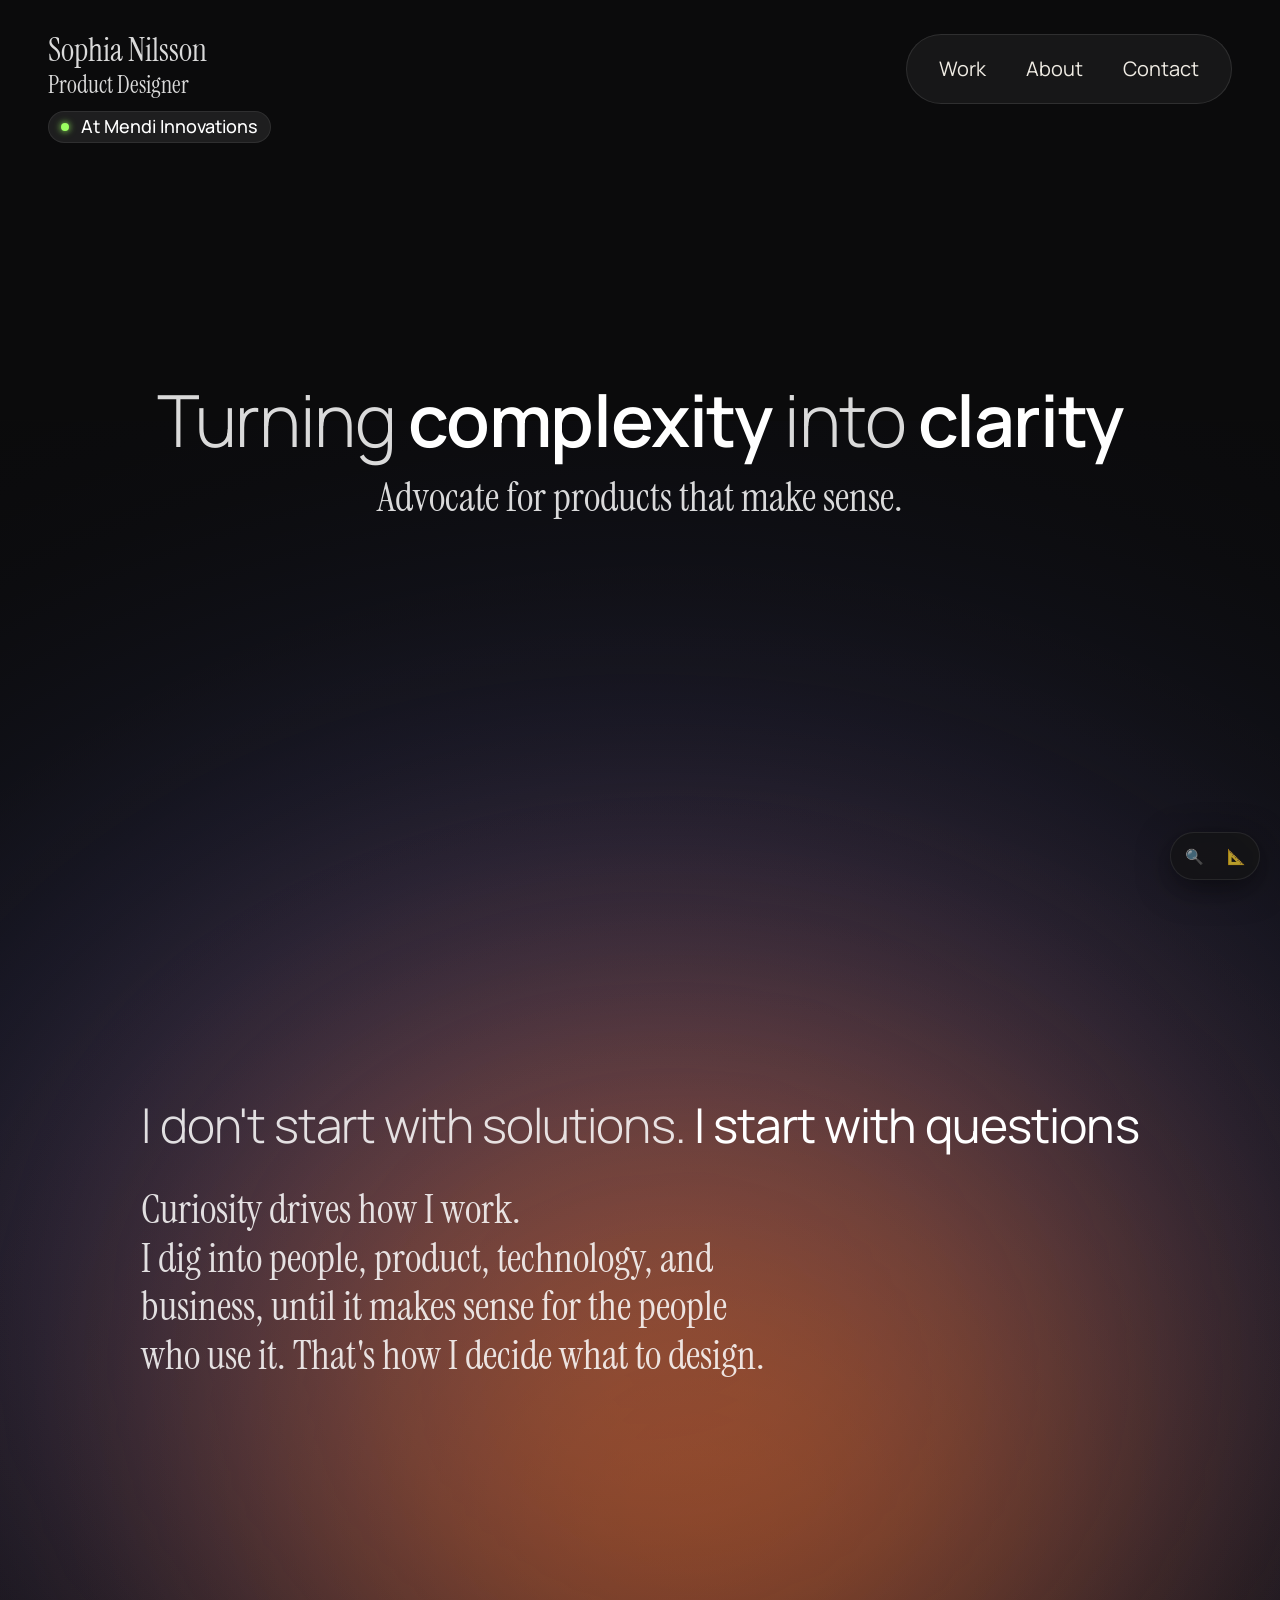
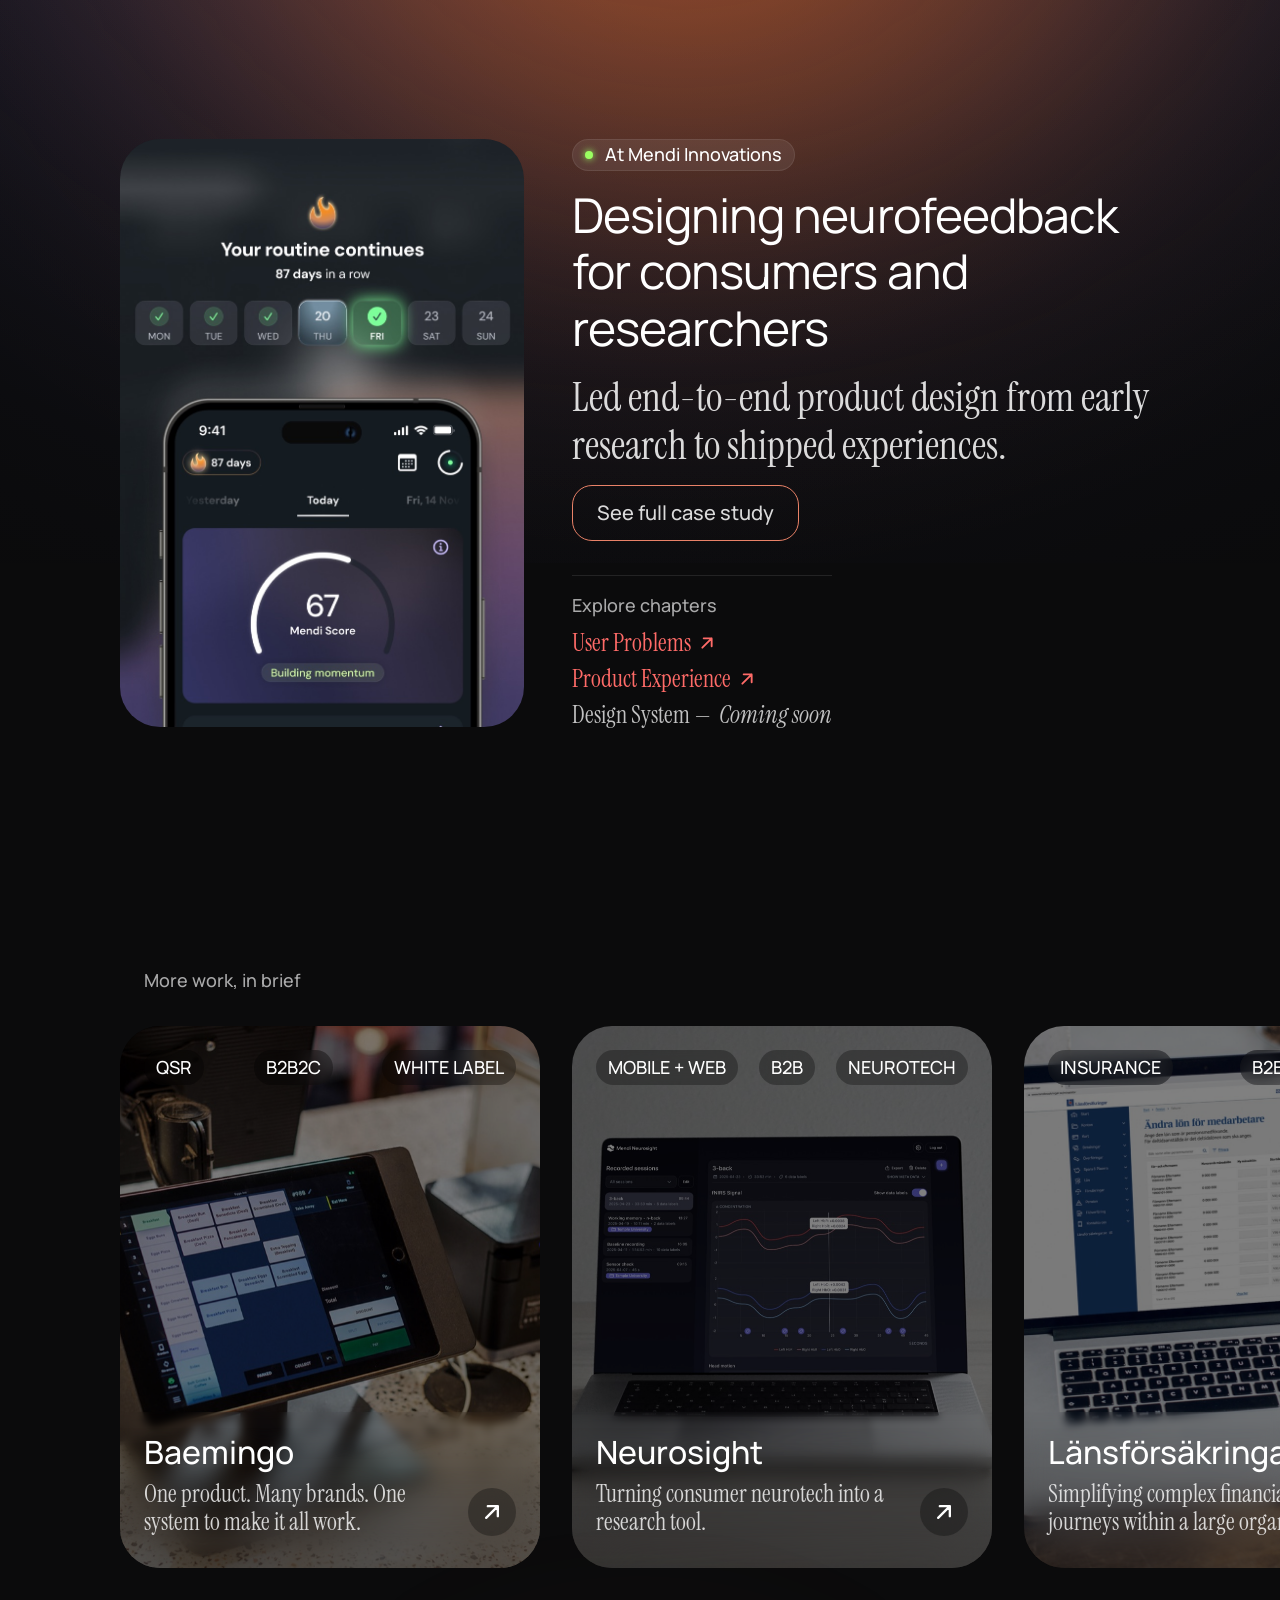
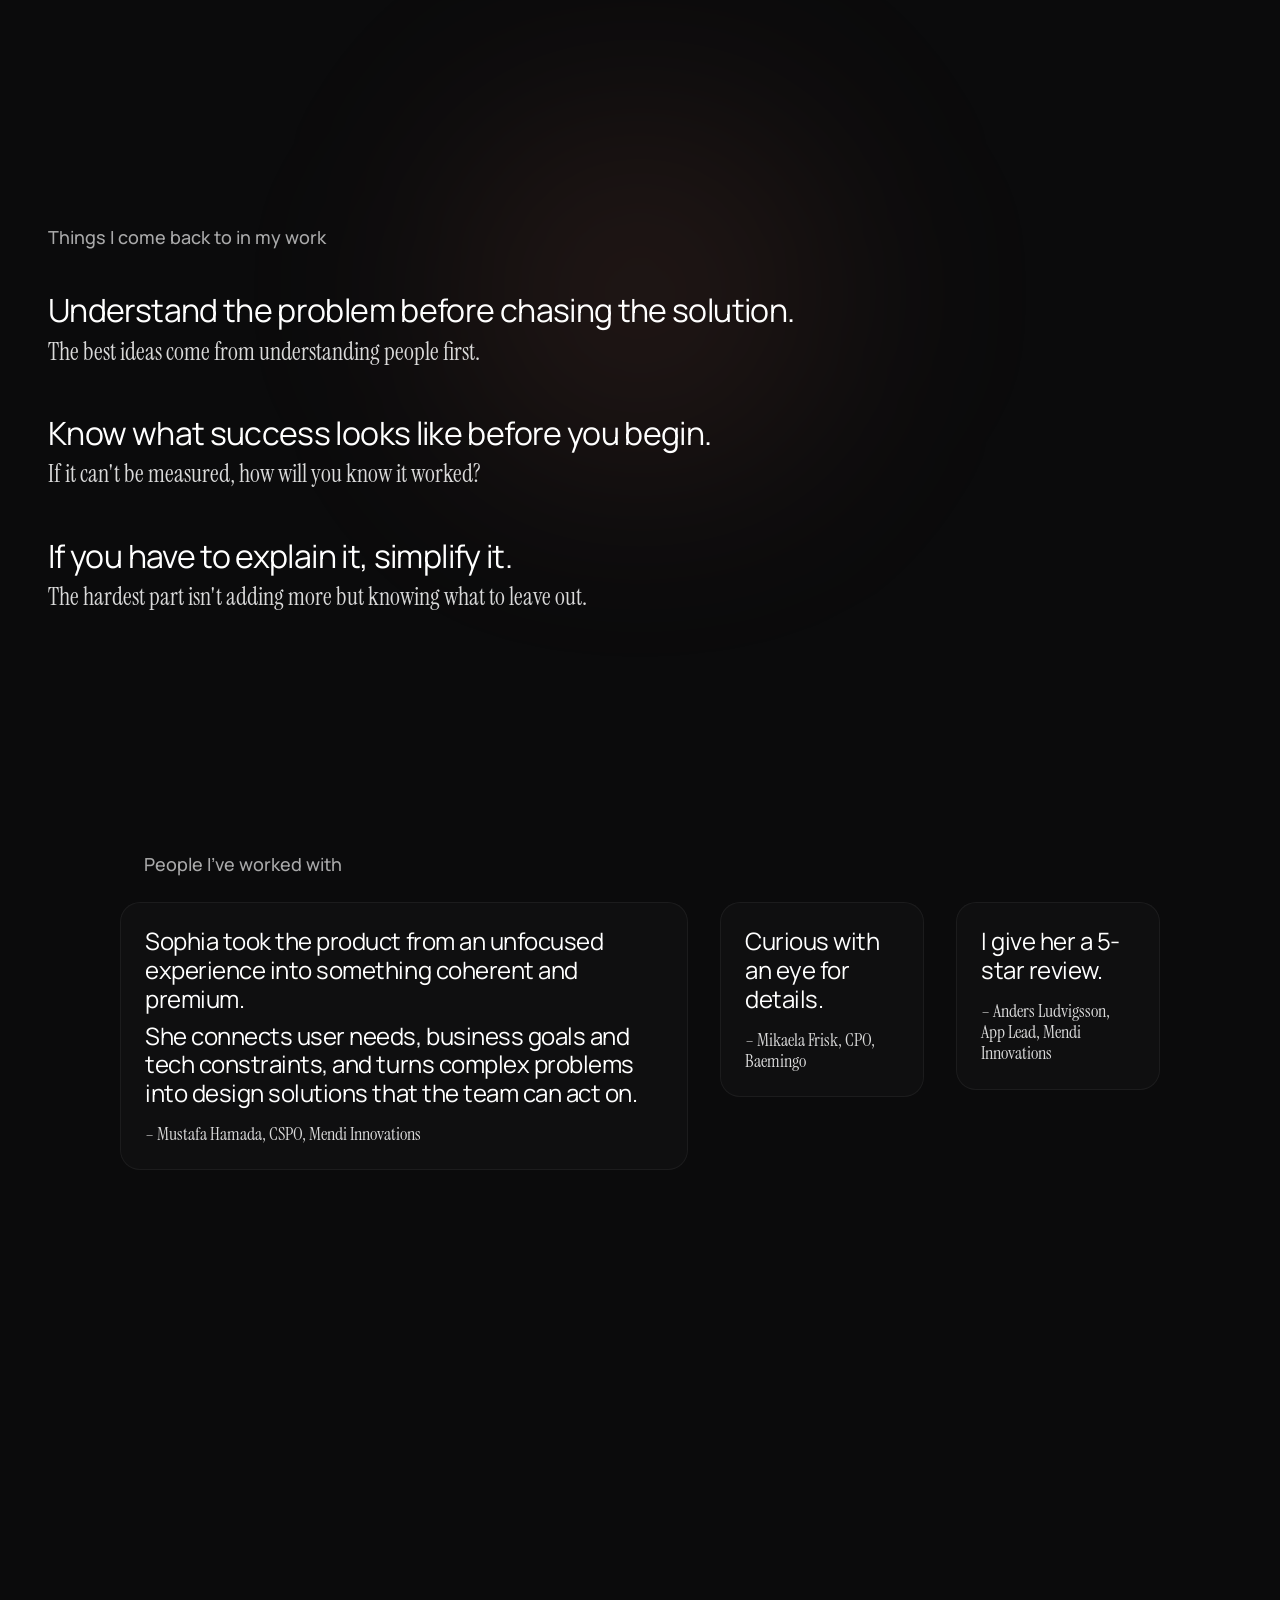
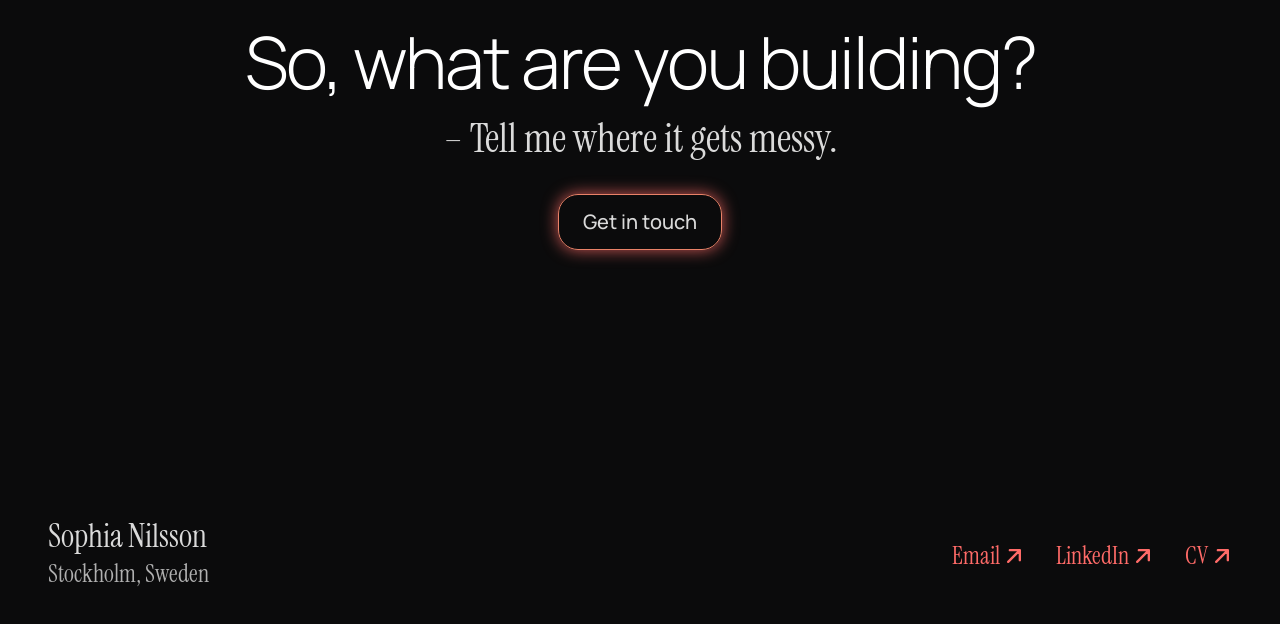
==== commit a7a42724: "Rebuild hero glow with CSS gradients to fix pixelation The Figma-exported SVG glow (feGaussianBlur, " ====
--- a/index.html
+++ b/index.html
@@ -49,7 +49,7 @@
   <!-- ============ HERO ============ -->
   <section class="hero" id="hero">
     <div class="glow-frame" aria-hidden="true">
-      <img src="assets/glow-hero-quote.svg" alt="" class="glow-frame-img" />
+      <div class="glow-frame-img"></div>
     </div>
     <div class="hero-content center-col">
       <h1 class="hero-title" id="hero-title" style="opacity:0;">
--- a/css/hero.css
+++ b/css/hero.css
@@ -7,33 +7,35 @@
    turned this into its own internal scroll container and broke page
    scrolling entirely. body already clips horizontal overflow
    (base.css), so this needs no clipping of its own — the blur is
-   simply left free to bleed down past the quote section into #work. */
+   simply left free to bleed down past the quote section into #work.
+   overflow-x:clip is the exception: unlike hidden it never creates a
+   scroll container (overflow-y stays visible), and without it the
+   2464px-wide glow box widened the layout viewport on phones
+   (mobile browsers ignore body's overflow-x:hidden for that). */
 .glow-zone {
   position: relative;
+  overflow-x: clip;
 }
-/* Figma's own exported SVG fill for this glow (node 756:15742), not
-   a CSS reconstruction — three solid-color blurred ellipses via CSS
-   filter:blur() got the color/position math right (verified against
-   the node's own SVG defs) but still diverged from Figma visually:
-   CSS blur vs. SVG feGaussianBlur don't composite identically. Using
-   Figma's actual filter markup as a live SVG <img> sidesteps that
-   entirely — no banding to fight, no dither/seam trade-off.
-   (A flattened PNG export was tried too: Figma's download_assets
-   "export" for this node renders clipped to the page's own 1440px
-   artboard width rather than the SVG fill's wider 2464px bleed
-   canvas, leaving a hard vertical edge on viewports wider than 1440;
-   a PNG rendered from the wide SVG directly avoided that but baked
-   the result into a static snapshot that stops tracking the Figma
-   file. Reverted to the live SVG.)
-   .glow-frame is the tight 1264x655 box at Figma's literal
-   hero-relative offset (left:88, top:854); .glow-frame-img is pushed
-   out by the same negative insets Figma's own node uses (top:-600/
-   left:-600, padded to the fill's native 2464x1742 canvas) so the
-   blur that extends past the tight box in the source file bleeds
-   exactly as far in the page. */
+/* Figma's glow (node 756:15742) rebuilt as plain radial-gradients —
+   no blur of any kind. Earlier attempts all rendered pixelated on
+   large/Retina displays: CSS filter:blur() and Figma's exported SVG
+   (feGaussianBlur stdDeviation 200–300) both hit the browser's
+   large-radius blur path, which blurs a heavily downscaled copy and
+   stretches it back up; a PNG export clipped at 1440px or went stale.
+   A Gaussian-blurred ellipse is closely approximated by a radial
+   gradient with a Gaussian falloff, and gradients are computed per
+   pixel, so they stay sharp at any DPR. Each layer below is one of
+   the SVG's three ellipses — same colors, centers and canvas coords,
+   with blur σ + layer opacity (0.6) baked into the alpha stops.
+   .glow-frame is the tight 1264x655 box at Figma's hero-relative
+   offset (top:854; left:88 at the 1440 artboard, i.e. centered —
+   calc(50% - 632px) keeps it centered on wider/narrower viewports);
+   .glow-frame-img is pushed out by Figma's own negative insets
+   (top:-600/left:-600, the fill's 2464x1742 bleed canvas) so the
+   glow bleeds exactly as far as it does in the source file. */
 .glow-frame {
   position: absolute;
-  left: 88px;
+  left: calc(50% - 632px);
   top: 854px;
   width: 1264px;
   height: 655px;
@@ -46,7 +48,28 @@
   top: -600px;
   width: 2464px;
   height: 1742px;
-  max-width: none;
+  background:
+    /* Orange (top layer) */
+    radial-gradient(835px 707px at 1286.5px 1048px,
+      rgba(255,102,0,.2683) 0%, rgba(255,102,0,.2624) 7.1%, rgba(255,102,0,.2451) 14.3%,
+      rgba(255,102,0,.2184) 21.4%, rgba(255,102,0,.1853) 28.6%, rgba(255,102,0,.1493) 35.7%,
+      rgba(255,102,0,.1138) 42.9%, rgba(255,102,0,.0819) 50%, rgba(255,102,0,.0554) 57.1%,
+      rgba(255,102,0,.0352) 64.3%, rgba(255,102,0,.0209) 71.4%, rgba(255,102,0,.0117) 78.6%,
+      rgba(255,102,0,.0061) 85.7%, rgba(255,102,0,.0029) 92.9%, rgba(255,102,0,0) 100%),
+    /* Orange shadow */
+    radial-gradient(1006px 833px at 1268.5px 947px,
+      rgba(255,106,0,.2861) 0%, rgba(255,106,0,.2825) 7.1%, rgba(255,106,0,.2714) 14.3%,
+      rgba(255,106,0,.2525) 21.4%, rgba(255,106,0,.2259) 28.6%, rgba(255,106,0,.1926) 35.7%,
+      rgba(255,106,0,.1550) 42.9%, rgba(255,106,0,.1166) 50%, rgba(255,106,0,.0813) 57.1%,
+      rgba(255,106,0,.0522) 64.3%, rgba(255,106,0,.0306) 71.4%, rgba(255,106,0,.0164) 78.6%,
+      rgba(255,106,0,.0080) 85.7%, rgba(255,106,0,.0035) 92.9%, rgba(255,106,0,0) 100%),
+    /* Blue (bottom layer) */
+    radial-gradient(1409px 1090px at 1232px 871px,
+      rgba(121,128,255,.3375) 0%, rgba(121,128,255,.3314) 7.1%, rgba(121,128,255,.3136) 14.3%,
+      rgba(121,128,255,.2851) 21.4%, rgba(121,128,255,.2479) 28.6%, rgba(121,128,255,.2051) 35.7%,
+      rgba(121,128,255,.1605) 42.9%, rgba(121,128,255,.1180) 50%, rgba(121,128,255,.0810) 57.1%,
+      rgba(121,128,255,.0517) 64.3%, rgba(121,128,255,.0305) 71.4%, rgba(121,128,255,.0167) 78.6%,
+      rgba(121,128,255,.0084) 85.7%, rgba(121,128,255,.0039) 92.9%, rgba(121,128,255,0) 100%);
 }
 
 .hero {
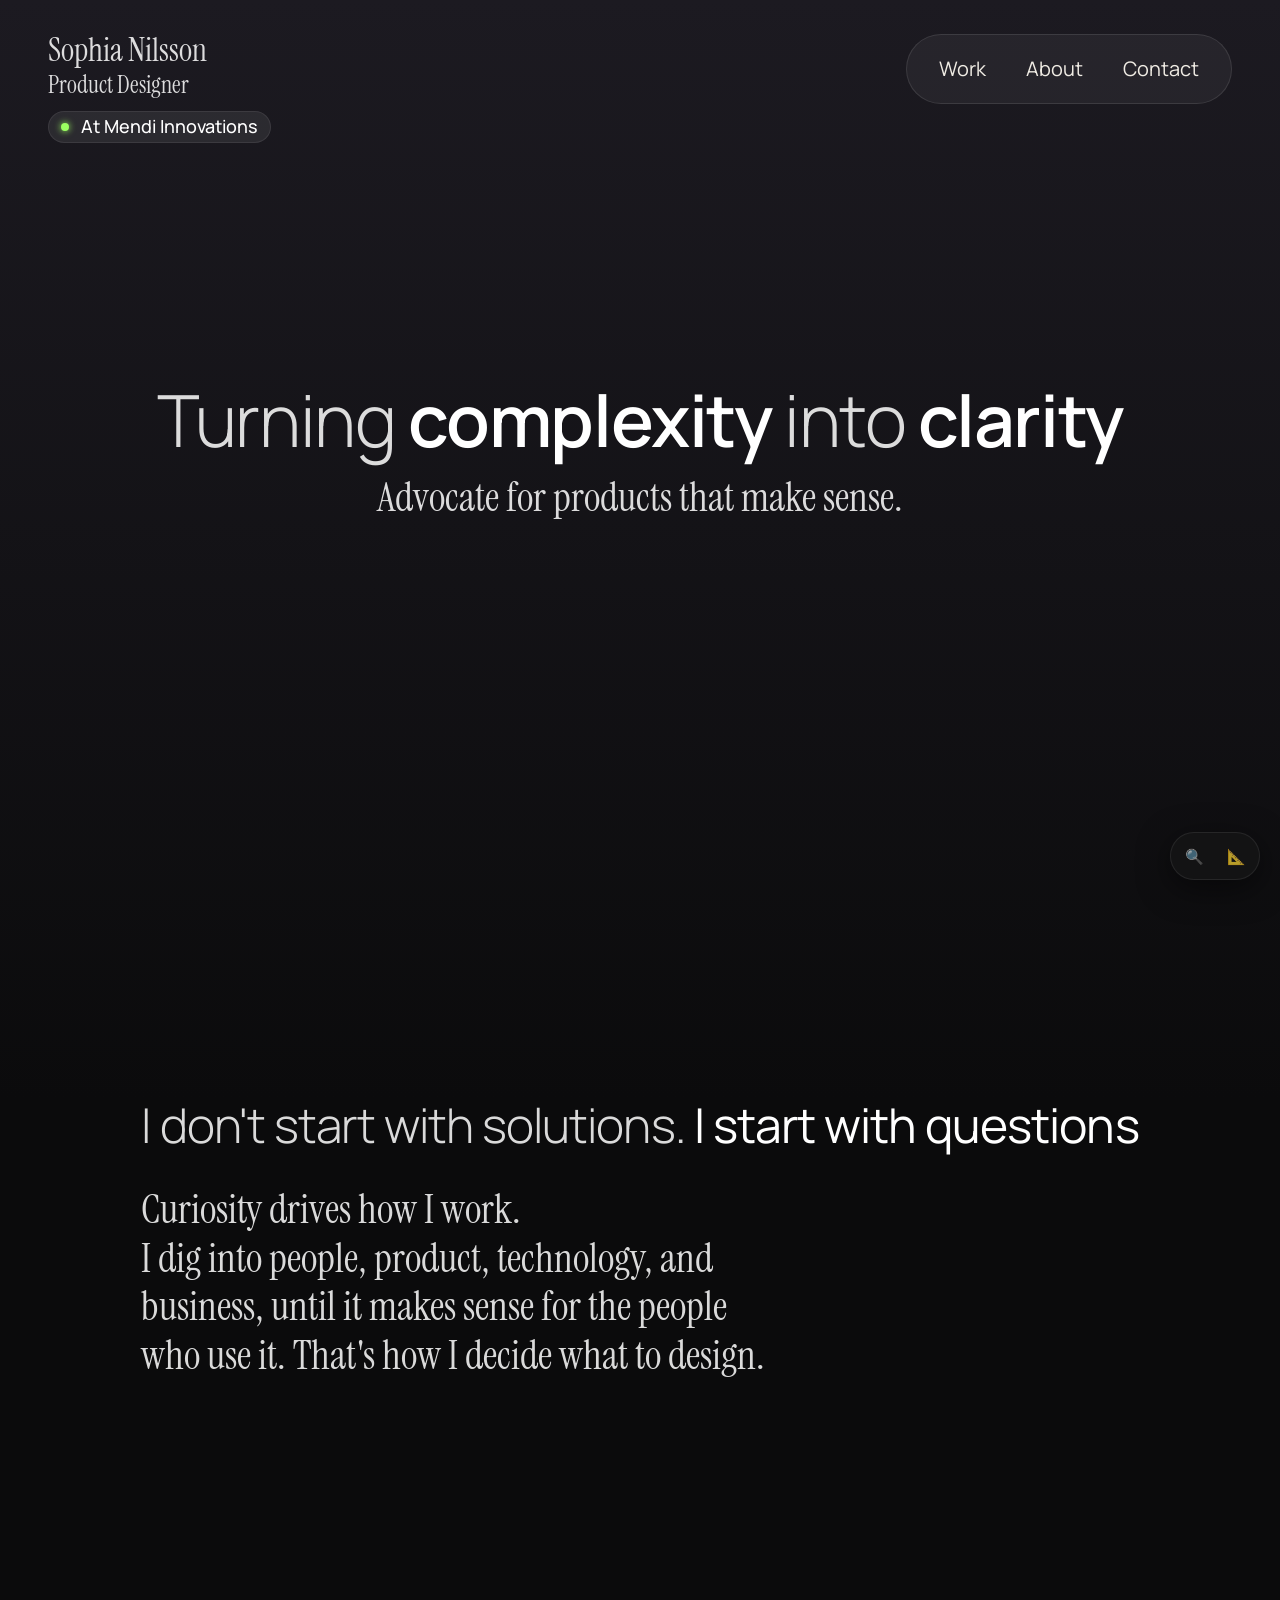
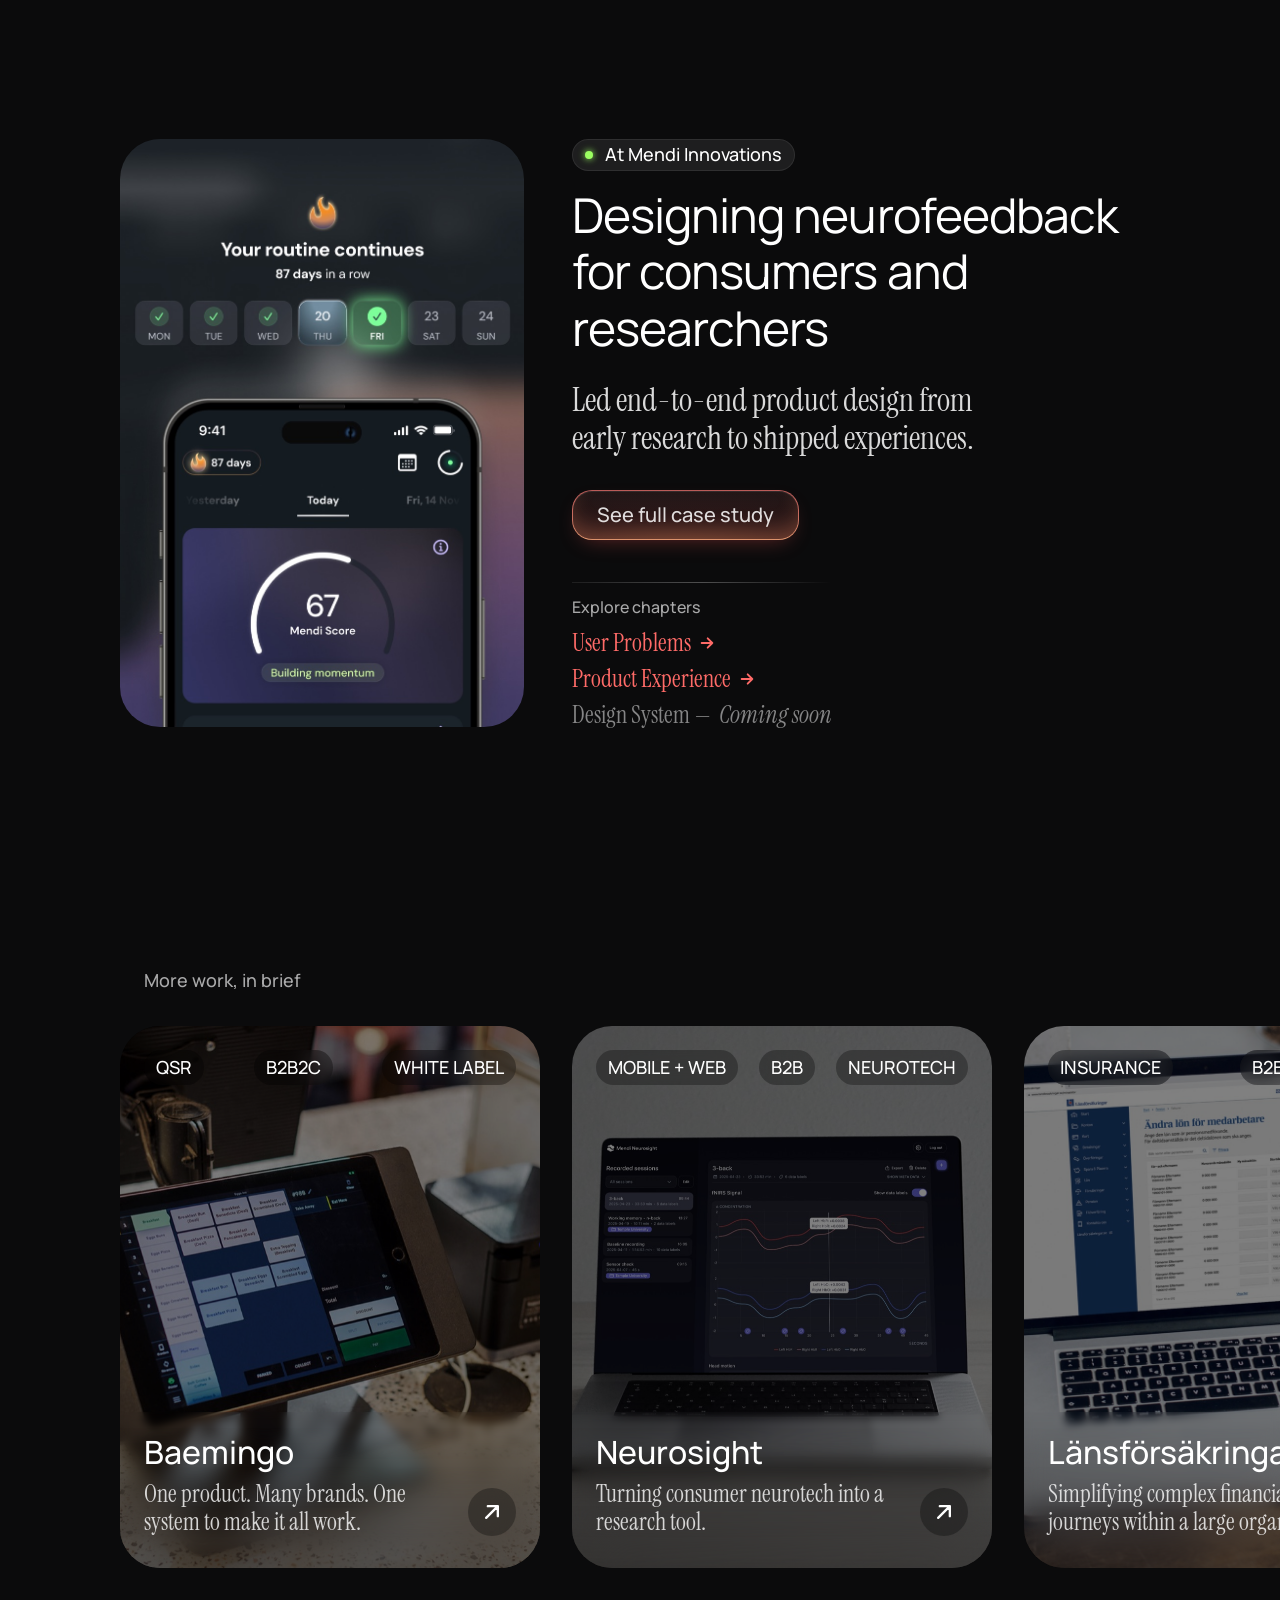
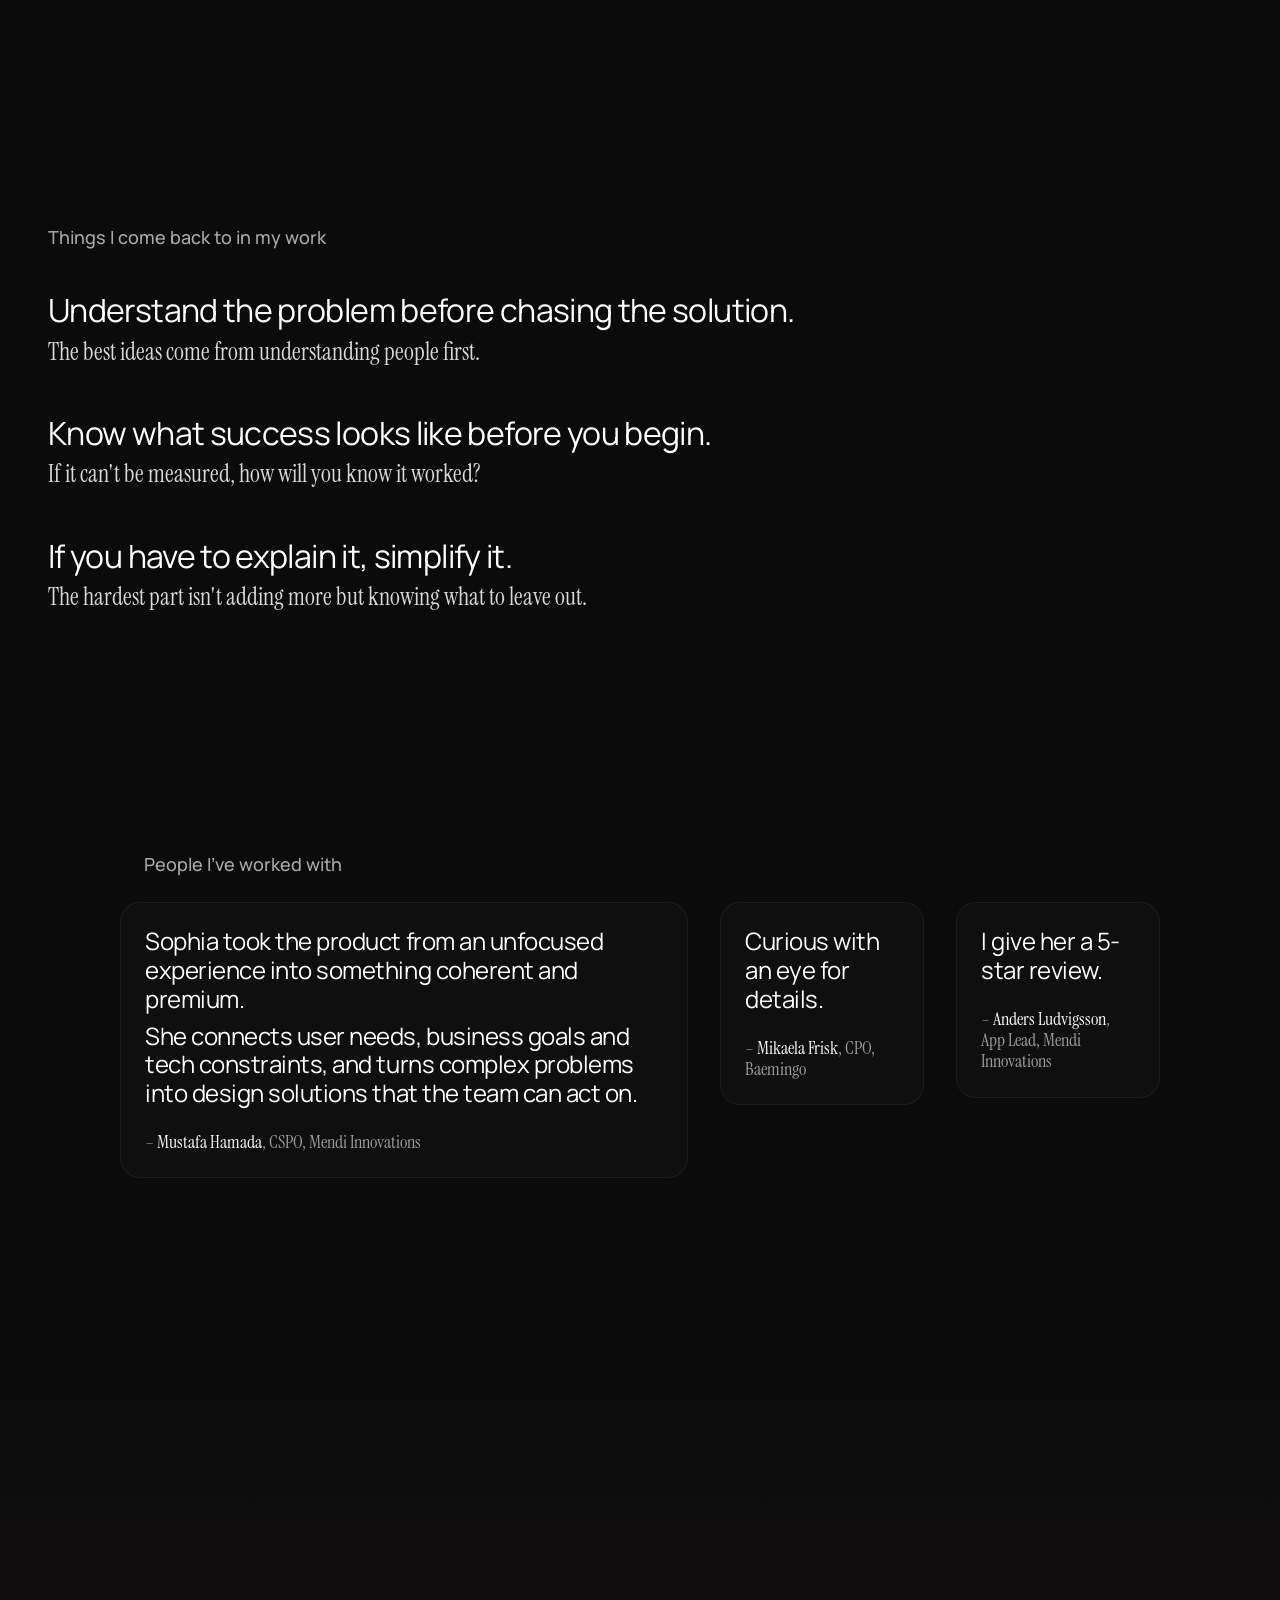
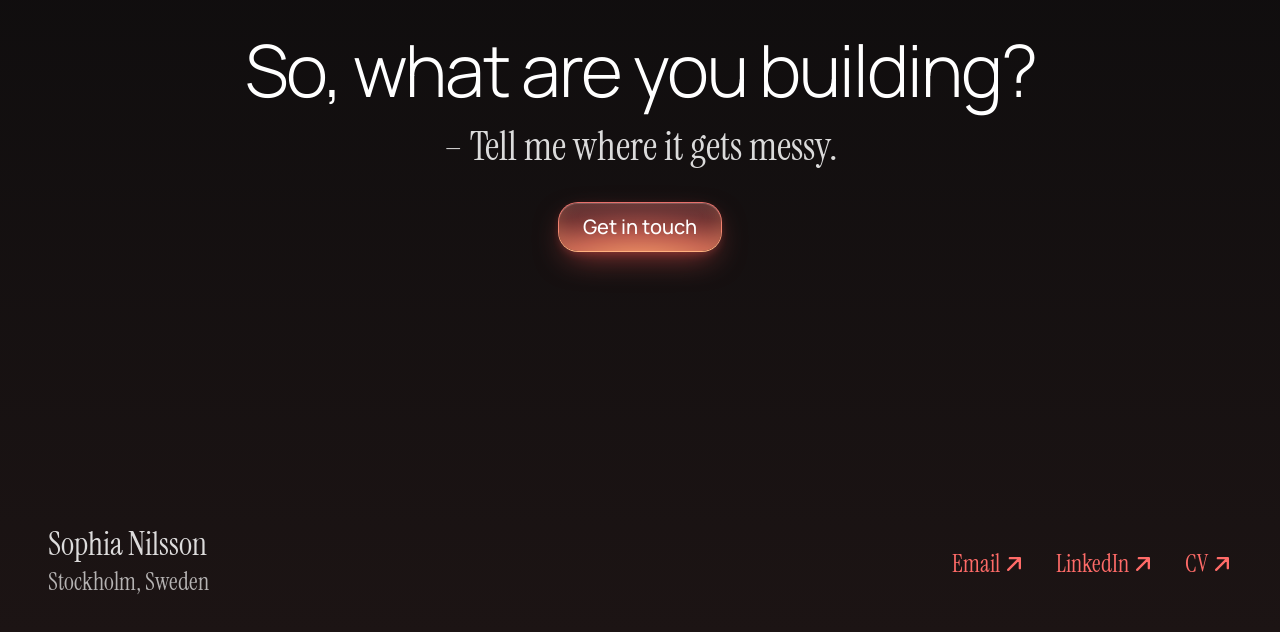
==== commit d453858e: "Homepage lighting, ember buttons, chapter links, serif scale and contact links - Homepage: soft vert" ====
--- a/index.html
+++ b/index.html
@@ -25,7 +25,7 @@
   <link rel="stylesheet" href="css/testimonials.css" />
   <link rel="stylesheet" href="css/footer.css" />
 </head>
-<body>
+<body class="home">
 
   <!-- ============ GLOW ZONE (hero + quote share ambient light) ============ -->
   <div class="glow-zone">
@@ -89,11 +89,11 @@
           <div class="chapters-list">
             <a href="mendi-user-problems.html" class="chapter-tertiary">
               User Problems
-              <svg width="16" height="16" viewBox="0 0 12 12" fill="none" xmlns="http://www.w3.org/2000/svg"><path d="M2.5 9.5L9.5 2.5M9.5 2.5H3.5M9.5 2.5V8.5" stroke="currentColor" stroke-width="1.4" stroke-linecap="round" stroke-linejoin="round"/></svg>
+              <svg width="16" height="16" viewBox="0 0 12 12" fill="none" xmlns="http://www.w3.org/2000/svg" aria-hidden="true"><path d="M2 6H10M10 6L6.5 2.5M10 6L6.5 9.5" stroke="currentColor" stroke-width="1.4" stroke-linecap="round" stroke-linejoin="round"/></svg>
             </a>
             <a href="mendi-product-experience.html" class="chapter-tertiary">
               Product Experience
-              <svg width="16" height="16" viewBox="0 0 12 12" fill="none" xmlns="http://www.w3.org/2000/svg"><path d="M2.5 9.5L9.5 2.5M9.5 2.5H3.5M9.5 2.5V8.5" stroke="currentColor" stroke-width="1.4" stroke-linecap="round" stroke-linejoin="round"/></svg>
+              <svg width="16" height="16" viewBox="0 0 12 12" fill="none" xmlns="http://www.w3.org/2000/svg" aria-hidden="true"><path d="M2 6H10M10 6L6.5 2.5M10 6L6.5 9.5" stroke="currentColor" stroke-width="1.4" stroke-linecap="round" stroke-linejoin="round"/></svg>
             </a>
             <span class="chapter-tertiary is-muted">Design System — <em>Coming soon</em></span>
           </div>
@@ -140,15 +140,15 @@
           <p>Sophia took the product from an unfocused experience into something coherent and premium.</p>
           <p>She connects user needs, business goals and tech constraints, and turns complex problems into design solutions that the team can act on.</p>
         </div>
-        <p class="testimonial-author">– Mustafa Hamada, CSPO, Mendi Innovations</p>
+        <p class="testimonial-author">– <span class="testimonial-name">Mustafa Hamada</span>, CSPO, Mendi Innovations</p>
       </div>
       <div class="testimonial-card reveal">
         <div class="testimonial-quote"><p>Curious with an eye for details.</p></div>
-        <p class="testimonial-author">– Mikaela Frisk, CPO, Baemingo</p>
+        <p class="testimonial-author">– <span class="testimonial-name">Mikaela Frisk</span>, CPO, Baemingo</p>
       </div>
       <div class="testimonial-card reveal">
         <div class="testimonial-quote"><p>I give her a 5-star review.</p></div>
-        <p class="testimonial-author">– Anders Ludvigsson, App Lead, Mendi Innovations</p>
+        <p class="testimonial-author">– <span class="testimonial-name">Anders Ludvigsson</span>, App Lead, Mendi Innovations</p>
       </div>
     </div>
   </section>
@@ -161,7 +161,7 @@
           <h2 class="footer-cta-headline">So, what are you building?</h2>
           <p class="footer-cta-subline">– Tell me where it gets messy.</p>
         </div>
-        <a href="mailto:your@email.com" class="btn-coral">Get in touch</a>
+        <a href="mailto:sophianilsson@live.com" class="btn-coral">Get in touch</a>
       </div>
       <div class="footer-contact-row">
         <div class="footer-contact-name-block">
@@ -169,11 +169,11 @@
           <span class="footer-contact-location">Stockholm, Sweden</span>
         </div>
         <div class="footer-contact-methods">
-          <a href="mailto:your@email.com" class="footer-contact-link">
+          <a href="mailto:sophianilsson@live.com" class="footer-contact-link">
             Email
             <svg width="20" height="20" viewBox="0 0 12 12" fill="none" xmlns="http://www.w3.org/2000/svg"><path d="M2.5 9.5L9.5 2.5M9.5 2.5H3.5M9.5 2.5V8.5" stroke="currentColor" stroke-width="1.4" stroke-linecap="round" stroke-linejoin="round"/></svg>
           </a>
-          <a href="https://linkedin.com/in/yourprofile" target="_blank" class="footer-contact-link">
+          <a href="https://www.linkedin.com/in/sophia-nilsson-a5b174138/" target="_blank" class="footer-contact-link">
             LinkedIn
             <svg width="20" height="20" viewBox="0 0 12 12" fill="none" xmlns="http://www.w3.org/2000/svg"><path d="M2.5 9.5L9.5 2.5M9.5 2.5H3.5M9.5 2.5V8.5" stroke="currentColor" stroke-width="1.4" stroke-linecap="round" stroke-linejoin="round"/></svg>
           </a>
--- a/css/variables.css
+++ b/css/variables.css
@@ -83,8 +83,18 @@
      sections that don't map onto the scale above: a 24px dual-use
      size (Manrope body copy and Instrument Serif captions/links
      share it) and a 40px Instrument Serif intro/quote size. */
-  --fs-home-md: clamp(18px, 15.51px + 0.66vw, 24px);
-  --fs-home-serif-lg: clamp(24px, 17.37px + 1.77vw, 40px);
+  --fs-home-md: clamp(18px, 15.51px + 0.66vw, 24px); /* Manrope body copy; the serif uses moved to --serif-body */
+
+  /* Instrument Serif scale — every serif size should use one of these.
+     Four steps, each with one job (sizes at desktop → smallest phone):
+     statement  40 → 24  hero subline, quote, footer CTA line, case-study intros
+     lead       32 → 24  the text right under a project title (home Mendi intro)
+     body       24 → 18  links, captions, card subtitles, descriptions
+     caption    18 → 16  small attributions (testimonial authors) */
+  --serif-statement: clamp(24px, 17.37px + 1.77vw, 40px);
+  --serif-lead: clamp(24px, 17.37px + 1.77vw, 32px);
+  --serif-body: clamp(18px, 15.51px + 0.66vw, 24px);
+  --serif-caption: var(--text-body);
   /* About page addition — Manrope Regular headline used by value-item
      and additional-info-item titles (Figma "Header M", 32px fixed desktop,
      -1px tracking). Same clamp methodology as the tokens above. */
--- a/css/base.css
+++ b/css/base.css
@@ -77,3 +77,44 @@
 @media (max-width: 699px) {
   #dev-toolbar { display: none !important; }
 }
+
+/* ── Glow switches ──
+   All ambient background glows are currently hidden, to compare the
+   site without them. Each glow's own styling is untouched in its page
+   CSS — to bring one back, delete (or comment out) its line below. */
+.glow-frame,                   /* Home: hero + quote glow (hero.css) */
+.principles-section::before,   /* Home: "Things I come back to" (principles.css) */
+.about-glow,                   /* About (about.css) */
+.mh-about-glow,                /* Mendi: "My role" (mendi.css) */
+.mh-reflection-glow,           /* Mendi: "My reflection" (mendi.css) */
+.mch1-cta-glow,                /* Chapter 1: "Next chapter" card (mendi-user-problems.css) */
+.glow-group {                  /* Chapter 2: hero (mendi-product-experience.css) */
+  display: none !important;
+}
+/* Chapter 1: hero glow. Painted into the section's own background
+   (mendi-user-problems.css), so its switch removes that background and
+   stops its drift animation. Removed rather than set to flat #0d141b:
+   the page's own gradient (body.mch1) is a shade darker by the hero's
+   bottom edge, so a flat fill showed as a visible line there. Delete
+   to bring back. */
+.mch1-hero {
+  background: none !important;
+  animation: none !important;
+}
+
+/* ── EXAMPLE: homepage lighting (dark theme only) ──
+   Replaces the glows with soft vertical gradients — no shapes, and
+   every one fades from/to the exact base colour, so no seams:
+   1. Intro: faint dusty mauve at the top (a quiet echo of the old
+      blue + orange hero glow) fading into the base over 1100px.
+   2. Work (Mendi + project grid): left flat and dark on purpose, so
+      the project images carry the colour — like a gallery wall.
+   3. Closing light: a faint coral warmth rising from the page bottom
+      into the contact footer (coral = the "Get in touch" accent).
+   Delete this rule to remove it all. */
+[data-theme="dark"] body.home {
+  background:
+    linear-gradient(to bottom, #1c1a21 0px, var(--bg) 1100px) top / 100% 1100px no-repeat,
+    linear-gradient(to top, #1c1414 0px, var(--bg) 900px) bottom / 100% 900px no-repeat,
+    var(--bg);
+}
--- a/css/hero.css
+++ b/css/hero.css
@@ -7,35 +7,38 @@
    turned this into its own internal scroll container and broke page
    scrolling entirely. body already clips horizontal overflow
    (base.css), so this needs no clipping of its own — the blur is
-   simply left free to bleed down past the quote section into #work.
-   overflow-x:clip is the exception: unlike hidden it never creates a
-   scroll container (overflow-y stays visible), and without it the
-   2464px-wide glow box widened the layout viewport on phones
-   (mobile browsers ignore body's overflow-x:hidden for that). */
+   simply left free to bleed down past the quote section into #work. */
 .glow-zone {
   position: relative;
-  overflow-x: clip;
 }
-/* Figma's glow (node 756:15742) rebuilt as plain radial-gradients —
-   no blur of any kind. Earlier attempts all rendered pixelated on
-   large/Retina displays: CSS filter:blur() and Figma's exported SVG
-   (feGaussianBlur stdDeviation 200–300) both hit the browser's
-   large-radius blur path, which blurs a heavily downscaled copy and
-   stretches it back up; a PNG export clipped at 1440px or went stale.
-   A Gaussian-blurred ellipse is closely approximated by a radial
-   gradient with a Gaussian falloff, and gradients are computed per
-   pixel, so they stay sharp at any DPR. Each layer below is one of
-   the SVG's three ellipses — same colors, centers and canvas coords,
-   with blur σ + layer opacity (0.6) baked into the alpha stops.
-   .glow-frame is the tight 1264x655 box at Figma's hero-relative
-   offset (top:854; left:88 at the 1440 artboard, i.e. centered —
-   calc(50% - 632px) keeps it centered on wider/narrower viewports);
-   .glow-frame-img is pushed out by Figma's own negative insets
-   (top:-600/left:-600, the fill's 2464x1742 bleed canvas) so the
-   glow bleeds exactly as far as it does in the source file. */
+/* Figma glow node 756:15742: three blurred ellipses, values from the
+   node's own exported SVG defs (in .glow-frame-img's 2464x1742 box):
+     blue          cx1232   cy871  rx632   ry271  #7980FF  opacity .6        blur σ300
+     orange shadow cx1268.5 cy947  rx489.5 ry308  #FF6A00  opacity .6×.6     blur σ200
+     orange        cx1286.5 cy1048 rx310.5 ry152  #FF6600  opacity .6        blur σ200
+   Painted with plain CSS radial-gradients, no blur at all: browsers
+   render large blurs (CSS filter:blur() and SVG feGaussianBlur alike)
+   at reduced resolution and scale them back up, which showed as
+   blocky/pixelated banding on big and Retina displays. Gradients are
+   drawn at full resolution. The gradient stops aren't eyeballed —
+   each one is the exact brightness of the Figma shape after its
+   Gaussian blur, computed numerically (shape convolved with the
+   blur kernel, sampled along the ellipse), so the look matches the
+   original blurred shapes.
+   Background layers are listed top-first, so orange sits on top of
+   orange shadow on top of blue, same as Figma's layer order.
+   (Earlier attempts, for the record: CSS filter:blur() ellipses and
+   then Figma's own SVG export as an <img> — both pixelated. A flat
+   PNG export clipped to the 1440px artboard and left a hard edge.)
+   .glow-frame is the tight 1264x655 box at Figma's literal
+   hero-relative offset (left:88, top:854); .glow-frame-img is pushed
+   out by the same negative insets Figma's own node uses (top:-600/
+   left:-600, padded to the fill's native 2464x1742 canvas) so the
+   blur that extends past the tight box in the source file bleeds
+   exactly as far in the page. */
 .glow-frame {
   position: absolute;
-  left: calc(50% - 632px);
+  left: 88px;
   top: 854px;
   width: 1264px;
   height: 655px;
@@ -49,27 +52,72 @@
   width: 2464px;
   height: 1742px;
   background:
-    /* Orange (top layer) */
-    radial-gradient(835px 707px at 1286.5px 1048px,
-      rgba(255,102,0,.2683) 0%, rgba(255,102,0,.2624) 7.1%, rgba(255,102,0,.2451) 14.3%,
-      rgba(255,102,0,.2184) 21.4%, rgba(255,102,0,.1853) 28.6%, rgba(255,102,0,.1493) 35.7%,
-      rgba(255,102,0,.1138) 42.9%, rgba(255,102,0,.0819) 50%, rgba(255,102,0,.0554) 57.1%,
-      rgba(255,102,0,.0352) 64.3%, rgba(255,102,0,.0209) 71.4%, rgba(255,102,0,.0117) 78.6%,
-      rgba(255,102,0,.0061) 85.7%, rgba(255,102,0,.0029) 92.9%, rgba(255,102,0,0) 100%),
-    /* Orange shadow */
-    radial-gradient(1006px 833px at 1268.5px 947px,
-      rgba(255,106,0,.2861) 0%, rgba(255,106,0,.2825) 7.1%, rgba(255,106,0,.2714) 14.3%,
-      rgba(255,106,0,.2525) 21.4%, rgba(255,106,0,.2259) 28.6%, rgba(255,106,0,.1926) 35.7%,
-      rgba(255,106,0,.1550) 42.9%, rgba(255,106,0,.1166) 50%, rgba(255,106,0,.0813) 57.1%,
-      rgba(255,106,0,.0522) 64.3%, rgba(255,106,0,.0306) 71.4%, rgba(255,106,0,.0164) 78.6%,
-      rgba(255,106,0,.0080) 85.7%, rgba(255,106,0,.0035) 92.9%, rgba(255,106,0,0) 100%),
-    /* Blue (bottom layer) */
-    radial-gradient(1409px 1090px at 1232px 871px,
-      rgba(121,128,255,.3375) 0%, rgba(121,128,255,.3314) 7.1%, rgba(121,128,255,.3136) 14.3%,
-      rgba(121,128,255,.2851) 21.4%, rgba(121,128,255,.2479) 28.6%, rgba(121,128,255,.2051) 35.7%,
-      rgba(121,128,255,.1605) 42.9%, rgba(121,128,255,.1180) 50%, rgba(121,128,255,.0810) 57.1%,
-      rgba(121,128,255,.0517) 64.3%, rgba(121,128,255,.0305) 71.4%, rgba(121,128,255,.0167) 78.6%,
-      rgba(121,128,255,.0084) 85.7%, rgba(121,128,255,.0039) 92.9%, rgba(121,128,255,0) 100%);
+    radial-gradient(ellipse 910.5px 752px at 1286.5px 1048px,
+      rgba(255, 102, 0, 0.252) 0%,
+      rgba(255, 102, 0, 0.2487) 5%,
+      rgba(255, 102, 0, 0.2383) 10%,
+      rgba(255, 102, 0, 0.2218) 15%,
+      rgba(255, 102, 0, 0.2002) 20%,
+      rgba(255, 102, 0, 0.1754) 25%,
+      rgba(255, 102, 0, 0.1488) 30%,
+      rgba(255, 102, 0, 0.1224) 35%,
+      rgba(255, 102, 0, 0.0973) 40%,
+      rgba(255, 102, 0, 0.0749) 45%,
+      rgba(255, 102, 0, 0.0557) 50%,
+      rgba(255, 102, 0, 0.04) 55%,
+      rgba(255, 102, 0, 0.0277) 60%,
+      rgba(255, 102, 0, 0.0185) 65%,
+      rgba(255, 102, 0, 0.0119) 70%,
+      rgba(255, 102, 0, 0.0074) 75%,
+      rgba(255, 102, 0, 0.0044) 80%,
+      rgba(255, 102, 0, 0.0026) 85%,
+      rgba(255, 102, 0, 0.0014) 90%,
+      rgba(255, 102, 0, 0.0008) 95%,
+      rgba(255, 102, 0, 0) 100%),
+    radial-gradient(ellipse 1089.5px 908px at 1268.5px 947px,
+      rgba(255, 106, 0, 0.2941) 0%,
+      rgba(255, 106, 0, 0.2912) 5%,
+      rgba(255, 106, 0, 0.2823) 10%,
+      rgba(255, 106, 0, 0.2678) 15%,
+      rgba(255, 106, 0, 0.2479) 20%,
+      rgba(255, 106, 0, 0.2235) 25%,
+      rgba(255, 106, 0, 0.1954) 30%,
+      rgba(255, 106, 0, 0.1653) 35%,
+      rgba(255, 106, 0, 0.1348) 40%,
+      rgba(255, 106, 0, 0.1057) 45%,
+      rgba(255, 106, 0, 0.0794) 50%,
+      rgba(255, 106, 0, 0.057) 55%,
+      rgba(255, 106, 0, 0.039) 60%,
+      rgba(255, 106, 0, 0.0254) 65%,
+      rgba(255, 106, 0, 0.0158) 70%,
+      rgba(255, 106, 0, 0.0093) 75%,
+      rgba(255, 106, 0, 0.0052) 80%,
+      rgba(255, 106, 0, 0.0027) 85%,
+      rgba(255, 106, 0, 0.0014) 90%,
+      rgba(255, 106, 0, 0.0006) 95%,
+      rgba(255, 106, 0, 0) 100%),
+    radial-gradient(ellipse 1532px 1171px at 1232px 871px,
+      rgba(121, 128, 255, 0.3311) 0%,
+      rgba(121, 128, 255, 0.327) 5%,
+      rgba(121, 128, 255, 0.3146) 10%,
+      rgba(121, 128, 255, 0.2948) 15%,
+      rgba(121, 128, 255, 0.2687) 20%,
+      rgba(121, 128, 255, 0.2379) 25%,
+      rgba(121, 128, 255, 0.2043) 30%,
+      rgba(121, 128, 255, 0.1699) 35%,
+      rgba(121, 128, 255, 0.1365) 40%,
+      rgba(121, 128, 255, 0.1059) 45%,
+      rgba(121, 128, 255, 0.0791) 50%,
+      rgba(121, 128, 255, 0.0569) 55%,
+      rgba(121, 128, 255, 0.0393) 60%,
+      rgba(121, 128, 255, 0.0261) 65%,
+      rgba(121, 128, 255, 0.0166) 70%,
+      rgba(121, 128, 255, 0.0101) 75%,
+      rgba(121, 128, 255, 0.0059) 80%,
+      rgba(121, 128, 255, 0.0033) 85%,
+      rgba(121, 128, 255, 0.0018) 90%,
+      rgba(121, 128, 255, 0.0009) 95%,
+      rgba(121, 128, 255, 0) 100%);
 }
 
 .hero {
@@ -123,7 +171,7 @@
   font-family: var(--font-accent);
   font-style: normal;
   font-weight: var(--weight-normal);
-  font-size: var(--fs-home-serif-lg);
+  font-size: var(--serif-statement);
   line-height: 1.21;
   color: rgba(255, 255, 255, var(--opacity-high));
 }
--- a/css/quote.css
+++ b/css/quote.css
@@ -33,7 +33,7 @@
 .quote-subtitle {
   font-family: var(--font-accent);
   font-weight: var(--weight-normal);
-  font-size: var(--fs-home-serif-lg);
+  font-size: var(--serif-statement);
   line-height: 1.21;
   color: rgba(255, 255, 255, var(--opacity-high));
   max-width: 635px;
--- a/css/featured-project.css
+++ b/css/featured-project.css
@@ -45,6 +45,12 @@
   flex-direction: column;
   gap: var(--space-md);
 }
+/* Figma (node 268:14465): the button sits 32px below the intro, twice
+   the 16px between eyebrow, title and intro — the extra 16px here on
+   top of the shared gap. */
+.featured-heading .btn-coral {
+  margin-top: var(--space-md);
+}
 
 .featured-title {
   font-family: var(--font-heading);
@@ -58,9 +64,17 @@
 .featured-intro {
   font-family: var(--font-accent);
   font-weight: var(--weight-normal);
-  font-size: var(--fs-home-serif-lg);
+  /* The "lead" step, not "statement": here the serif supports a 48px
+     title rather than being the statement itself (hero, quote, footer
+     keep 40px). Trial — Figma still says 40px. */
+  font-size: var(--serif-lead);
+  text-wrap: balance; /* even lines instead of a lone last word */
   line-height: 1.21;
   color: rgba(255, 255, 255, var(--opacity-high));
+  /* 24px from the title (16px shared gap + 8px): two large text blocks
+     need more room than the small eyebrow above the title gets.
+     Deliberately more than Figma's 16px — trial, not yet in Figma. */
+  margin-top: var(--space-xs);
 }
 
 /* ── Explore chapters ── */
@@ -72,14 +86,22 @@
   display: flex;
   flex-direction: column;
   align-self: flex-start;
-  gap: var(--space-sm);
+  gap: var(--space-md); /* label → list: a bit more than the 12px between links, so the label heads the list */
   padding-top: var(--space-md);
-  border-top: var(--border-thin) solid var(--overlay-10);
+  /* Grey hairline that fades in from a faint start on the left and
+     out to nothing on the right, brightest in the middle, instead of
+     a hard-ended rule. */
+  border-top: var(--border-thin) solid;
+  border-image: linear-gradient(to right,
+    rgba(255, 255, 255, 0.08),
+    rgba(255, 255, 255, 0.28) 50%,
+    rgba(255, 255, 255, 0)) 1;
 }
 .chapters-label {
   font-family: var(--font-body);
   font-weight: var(--weight-medium);
-  font-size: var(--text-body);
+  font-size: 16px; /* fixed label size — not --text-body, which grows to 18px at 1280px+ */
+  line-height: 1; /* no invisible half-leading, so its gaps match what you see (the links are line-height 1 too) */
   color: rgba(255, 255, 255, var(--opacity-65));
 }
 .chapters-list {
@@ -87,19 +109,32 @@
   flex-direction: column;
   gap: var(--space-sm);
 }
+/* Coral links that light up on hover like the "See full case study"
+   button above, one step smaller: the text brightens to a lighter
+   coral with a faint ember glow and the arrow nudges the way it
+   points. */
 .chapter-tertiary {
   display: inline-flex;
   align-items: center;
   gap: var(--space-xs);
   width: fit-content;
   font-family: var(--font-accent);
-  font-size: var(--fs-home-md);
+  font-size: var(--serif-body);
   line-height: 1;
   color: var(--coral);
   text-decoration: none;
+  transition: color 300ms ease-out, text-shadow 300ms ease-out;
 }
-/* Always visible, matching Figma — a small hover nudge is the
-   only thing still deferred to interaction. */
+a.chapter-tertiary:hover {
+  color: #ff9a92;
+  text-shadow: 0 0 14px rgba(255, 107, 104, 0.45);
+}
+a.chapter-tertiary:focus-visible {
+  outline: 2px solid rgba(255, 107, 104, 0.9);
+  outline-offset: 4px;
+  border-radius: 4px;
+}
+/* Always visible, matching Figma. */
 .chapter-tertiary svg {
   flex-shrink: 0;
   transition: transform var(--duration-medium) var(--ease-default);
@@ -109,8 +144,11 @@
     transform: translate(3px, 0);
   }
 }
+/* Dimmer than the live coral links so it reads as not available yet,
+   but still WCAG AA for normal text: 50% white on the #0b0b0c page
+   is #858586, 5.34:1 (AA needs 4.5:1 at this 18–24px size). */
 .chapter-tertiary.is-muted {
-  color: rgba(255, 255, 255, var(--opacity-75));
+  color: rgba(255, 255, 255, 0.5);
 }
 .chapter-tertiary.is-muted em {
   font-style: italic;
@@ -135,6 +173,7 @@
   .featured-text {
     flex: 1;
     justify-content: space-between;
+    max-width: 688px; /* Figma's text container width (node 268:14465) */
   }
   .featured-title { font-size: 48px; }
 }
--- a/css/projects-grid.css
+++ b/css/projects-grid.css
@@ -176,7 +176,7 @@
 }
 .pgrid-subtitle {
   font-family: var(--font-accent);
-  font-size: var(--fs-home-md);
+  font-size: var(--serif-body);
   line-height: 1.18;
   color: rgba(255, 255, 255, var(--opacity-80));
 }
--- a/css/principles.css
+++ b/css/principles.css
@@ -6,16 +6,44 @@
   position: relative;
   padding: var(--space-4xl) var(--container-wide-px);
 }
+/* Soft coral glow: a 900x500 box filled with a circular radial
+   gradient (rgba(233,130,104) .12 → .06 at 30% → transparent at 60%)
+   and blurred 80px. Painted as one radial-gradient carrying that
+   exact blurred result instead of a real blur — same technique as
+   .glow-frame-img in hero.css, since the blur rendered pixelated.
+   This box pads the original by 3σ (240px) per side, hence
+   1380x980; the centering transform keeps the same center point. */
 .principles-section::before {
   content: "";
   position: absolute;
   left: 50%;
   top: 30%;
-  width: 900px;
-  height: 500px;
+  width: 1380px;
+  height: 980px;
   transform: translate(-50%, -50%);
-  background: radial-gradient(circle, rgba(233, 130, 104, 0.12) 0%, rgba(233, 130, 104, 0.06) 30%, transparent 60%);
-  filter: blur(80px);
+  background:
+    radial-gradient(ellipse 690px 490px at 690px 490px,
+      rgba(233, 130, 104, 0.081) 0%,
+      rgba(233, 130, 104, 0.0797) 5%,
+      rgba(233, 130, 104, 0.0758) 10%,
+      rgba(233, 130, 104, 0.0697) 15%,
+      rgba(233, 130, 104, 0.062) 20%,
+      rgba(233, 130, 104, 0.0532) 25%,
+      rgba(233, 130, 104, 0.044) 30%,
+      rgba(233, 130, 104, 0.0349) 35%,
+      rgba(233, 130, 104, 0.0264) 40%,
+      rgba(233, 130, 104, 0.0189) 45%,
+      rgba(233, 130, 104, 0.0129) 50%,
+      rgba(233, 130, 104, 0.0083) 55%,
+      rgba(233, 130, 104, 0.005) 60%,
+      rgba(233, 130, 104, 0.0029) 65%,
+      rgba(233, 130, 104, 0.0016) 70%,
+      rgba(233, 130, 104, 0.0008) 75%,
+      rgba(233, 130, 104, 0.0004) 80%,
+      rgba(233, 130, 104, 0.0002) 85%,
+      rgba(233, 130, 104, 0.0001) 90%,
+      rgba(233, 130, 104, 0) 95%,
+      rgba(233, 130, 104, 0) 100%);
   pointer-events: none;
   z-index: 0;
 }
@@ -58,7 +86,7 @@
 
 .principle-subtext {
   font-family: var(--font-accent);
-  font-size: var(--fs-home-md);
+  font-size: var(--serif-body);
   line-height: 1.18;
   color: rgba(255, 255, 255, var(--opacity-high));
 }
--- a/css/testimonials.css
+++ b/css/testimonials.css
@@ -27,7 +27,7 @@
   padding: var(--space-lg);
   display: flex;
   flex-direction: column;
-  gap: var(--space-md);
+  gap: var(--space-lg); /* quote → name: a clear pause before who said it */
 }
 
 .testimonial-quote {
@@ -40,11 +40,17 @@
 }
 .testimonial-quote p + p { margin-top: var(--space-xs); }
 
+/* Who said it is the credible part, so the name is full white and the
+   dash, role and company step back to a softer grey (60% white on the
+   card is ~#9e9e9e — about 7:1, well above WCAG AA's 4.5:1). */
 .testimonial-author {
   font-family: var(--font-accent);
-  font-size: var(--text-body);
+  font-size: var(--serif-caption);
   line-height: 1.18;
-  color: rgba(255, 255, 255, var(--opacity-high));
+  color: rgba(255, 255, 255, 0.6);
+}
+.testimonial-name {
+  color: #fff;
 }
 
 @media (min-width: 700px) {
--- a/css/footer.css
+++ b/css/footer.css
@@ -1,6 +1,19 @@
 /* ── Coral CTA pill — shared look for "See full case study" / "Get in touch" ──
-   One fixed style, no glow by default, for both buttons — a crisp
-   outline. Lives here (not featured-project.css, where "See full
+   The base is a "quiet ember": the same materials as the footer's
+   full ember CTA (below), turned down so the two don't compete —
+   dark glass, a border brightest at the bottom and fading toward the
+   top, a faint warmth along the bottom edge and only a small glow.
+   On hover the ember lights up. The warmth is an inset shadow rather
+   than part of the fill, because shadows can fade smoothly and
+   gradients can't. Colours follow an ember: a touch of orange at the
+   hottest point (the bottom edge and the warmth inside it) cooling
+   into the site's coral (#ff6b68, the same hue as the chapter and
+   contact links) toward the top and in the glow on the page. The
+   border never drops far in opacity, and where it's softer (at rest)
+   it uses lighter coral tints: see-through coral on the near-black
+   page mixes into a muddy brick red instead of reading as coral. The footer CTA
+   overrides this with the full
+   ember. Lives here (not featured-project.css, where "See full
    case study" is used) because footer.css is the one stylesheet
    every page linking .btn-coral actually loads — featured-project.css
    is only linked on index.html, which left every other page's footer
@@ -11,16 +24,74 @@
   justify-content: center;
   width: fit-content;
   padding: var(--space-sm) var(--space-lg);
-  border: var(--border-thin) solid var(--coral-border);
+  line-height: 24px; /* 12 + 24 + 12 + 2px border = Figma's 50px button height */
+  border: 1px solid transparent; /* twice --border-thin (0.5px) so the ember gradient reads */
   border-radius: var(--radius);
   font-family: var(--font-body);
   font-weight: var(--weight-medium);
   font-size: var(--text-title);
   color: rgba(255, 255, 255, var(--opacity-high));
-  transition: background var(--duration-normal) var(--ease-default);
+  /* At rest the button is already softly lit — a coral warmth rising
+     from the bottom over the page's own colour (a tint, not a grey
+     box), a bright edge and a small glow — but kept below the footer's
+     full ember CTA. The hover warms it further and lifts it 1px, so
+     there's still a clear step up. */
+  background:
+    linear-gradient(to bottom, rgba(255, 255, 255, 0.02), rgba(255, 255, 255, 0) 45%) padding-box,
+    radial-gradient(130% 150% at 50% 130%,
+      rgba(255, 140, 104, 0.29) 0%,
+      rgba(255, 107, 104, 0.145) 45%,
+      rgba(255, 107, 104, 0.06) 100%) padding-box,
+    linear-gradient(var(--bg), var(--bg)) padding-box,
+    linear-gradient(to top,
+      rgba(255, 170, 125, 0.86) 0%,
+      rgba(255, 139, 120, 0.78) 45%,
+      rgba(255, 122, 118, 0.72) 100%) border-box;
+  box-shadow:
+    inset 0 1px 0 rgba(255, 255, 255, 0.08),
+    inset 0 -13px 22px -6px rgba(255, 146, 100, 0.3),
+    0 8px 22px -10px rgba(255, 90, 87, 0.4);
+  transition:
+    box-shadow 300ms ease-out,
+    color 300ms ease-out,
+    transform 200ms ease-out;
 }
 .btn-coral:hover {
-  background: rgba(255, 107, 104, 0.08);
+  color: #fff;
+  background:
+    linear-gradient(to bottom, rgba(255, 255, 255, 0.04), rgba(255, 255, 255, 0) 45%) padding-box,
+    radial-gradient(130% 150% at 50% 130%,
+      rgba(255, 140, 104, 0.4) 0%,
+      rgba(255, 107, 104, 0.2) 45%,
+      rgba(255, 107, 104, 0.08) 100%) padding-box,
+    linear-gradient(var(--bg), var(--bg)) padding-box,
+    linear-gradient(to top,
+      rgba(255, 170, 120, 1) 0%,
+      rgba(255, 132, 108, 0.95) 45%,
+      rgba(255, 107, 104, 0.9) 100%) border-box;
+  box-shadow:
+    inset 0 1px 0 rgba(255, 255, 255, 0.12),
+    inset 0 -14px 24px -6px rgba(255, 146, 100, 0.55),
+    0 12px 30px -10px rgba(255, 90, 87, 0.7);
+  transform: translateY(-1px);
+}
+.btn-coral:active {
+  transform: translateY(1px);
+  box-shadow:
+    inset 0 1px 0 rgba(255, 255, 255, 0.06),
+    inset 0 -10px 16px -6px rgba(255, 146, 100, 0.3),
+    0 4px 12px -8px rgba(255, 90, 87, 0.4);
+}
+.btn-coral:focus-visible {
+  outline: 2px solid rgba(255, 107, 104, 0.9);
+  outline-offset: 4px;
+}
+@media (prefers-reduced-motion: reduce) {
+  .btn-coral,
+  .footer-cta-block .btn-coral { transition: none; }
+  .btn-coral:hover,
+  .btn-coral:active,
+  .footer-cta-block .btn-coral:active { transform: none; }
 }
 
 /* ── FOOTER (base, shared) ──────────────────────── */
@@ -85,7 +156,7 @@
 }
 .footer-cta-subline {
   font-family: var(--font-accent);
-  font-size: var(--fs-home-serif-lg);
+  font-size: var(--serif-statement);
   line-height: 1.21;
   color: rgba(255, 255, 255, var(--opacity-high));
 }
@@ -125,7 +196,7 @@
   align-items: center;
   gap: 4px;
   font-family: var(--font-accent);
-  font-size: var(--fs-home-md);
+  font-size: var(--serif-body);
   color: var(--coral);
 }
 .footer-contact-link svg { flex-shrink: 0; }
@@ -163,14 +234,6 @@
   .footer-cta-headline { font-size: 72px; }
   .footer-contact-row { margin-top: auto; flex-direction: row; justify-content: space-between; text-align: left; }
   .footer-contact-name-block { align-items: flex-start; }
-  /* Get in touch CTA (node 626:12238) — the coral outline was already
-     right, but the glow drop-shadow around it was never implemented.
-     Scoped to just the footer CTA, not .btn-coral globally, since the
-     other .btn-coral use ("See full case study") has its own separate
-     no-glow spec. */
-  .footer-cta-block .btn-coral {
-    box-shadow: var(--coral-glow);
-  }
 }
 
 /* ── FOOTER (case-study) ────────────────────────── */
@@ -212,3 +275,69 @@
   height: 18px;
 }
 .footer-bottom { display: none; }
+
+/* ── Footer "Get in touch" CTA — "ember" ──
+   Every page's footer CTA (not "See full case study", which keeps the
+   plain .btn-coral outline). Replaces Figma's thin outline + even
+   16px halo (node 626:12238), which read as a neon rim around a dark
+   hole: here the light lives inside the button instead.
+   Same recipe as the shared "quiet ember" .btn-coral above, at full
+   strength, so the two buttons read as siblings and this one is the
+   brightest thing on the page:
+   - Fill: hot orange at the bottom edge rising into the site coral
+     (#ff6b68), over the page's own colour, so the top stays a warm
+     coral tint rather than a grey-brown box. Faint gloss on top.
+   - Border: 1px, orange at the bottom to coral at the top, near full
+     opacity (see-through coral on this page turns brick red), via
+     the padding-box/border-box background trick.
+   - Glow: coral, thrown down onto the page (offset shadows), not an
+     even ring.
+   - Hover: warms up slowly (brightness + a larger glow), pressed:
+     sinks 1px with the glow pulling in, keyboard focus: soft coral
+     ring (focus-visible only, so mouse clicks don't show it).
+   Focus ring and reduced-motion handling come from the shared
+   .btn-coral rules above. */
+.footer-cta-block .btn-coral {
+  --ember-bg:
+    linear-gradient(to bottom, rgba(255, 255, 255, 0.06), rgba(255, 255, 255, 0) 40%) padding-box,
+    radial-gradient(130% 160% at 50% 130%,
+      rgba(255, 160, 112, 0.95) 0%,
+      rgba(255, 122, 104, 0.72) 38%,
+      rgba(255, 107, 104, 0.4) 70%,
+      rgba(255, 107, 104, 0.22) 100%) padding-box,
+    linear-gradient(var(--bg), var(--bg)) padding-box,
+    linear-gradient(to top,
+      rgba(255, 178, 128, 1) 0%,
+      rgba(255, 140, 116, 0.95) 45%,
+      rgba(255, 122, 118, 0.9) 100%) border-box;
+  border: 1px solid transparent;
+  background: var(--ember-bg);
+  box-shadow:
+    inset 0 1px 0 rgba(255, 255, 255, 0.16),
+    inset 0 -10px 18px rgba(255, 160, 104, 0.25),
+    0 12px 32px -10px rgba(255, 90, 87, 0.6),
+    0 3px 10px -2px rgba(255, 90, 87, 0.3);
+  color: #fff;
+  transition:
+    filter 300ms ease-out,
+    box-shadow 300ms ease-out,
+    transform 120ms ease-out;
+}
+.footer-cta-block .btn-coral:hover {
+  background: var(--ember-bg); /* keep the full ember over the shared hover fill */
+  filter: brightness(1.12);
+  box-shadow:
+    inset 0 1px 0 rgba(255, 255, 255, 0.2),
+    inset 0 -10px 18px rgba(255, 160, 104, 0.34),
+    0 16px 40px -10px rgba(255, 90, 87, 0.75),
+    0 3px 12px -2px rgba(255, 90, 87, 0.4);
+}
+.footer-cta-block .btn-coral:active {
+  transform: translateY(1px);
+  filter: brightness(1.04);
+  box-shadow:
+    inset 0 1px 0 rgba(255, 255, 255, 0.12),
+    inset 0 -8px 14px rgba(255, 160, 104, 0.22),
+    0 6px 18px -8px rgba(255, 90, 87, 0.55),
+    0 2px 6px -2px rgba(255, 90, 87, 0.3);
+}
